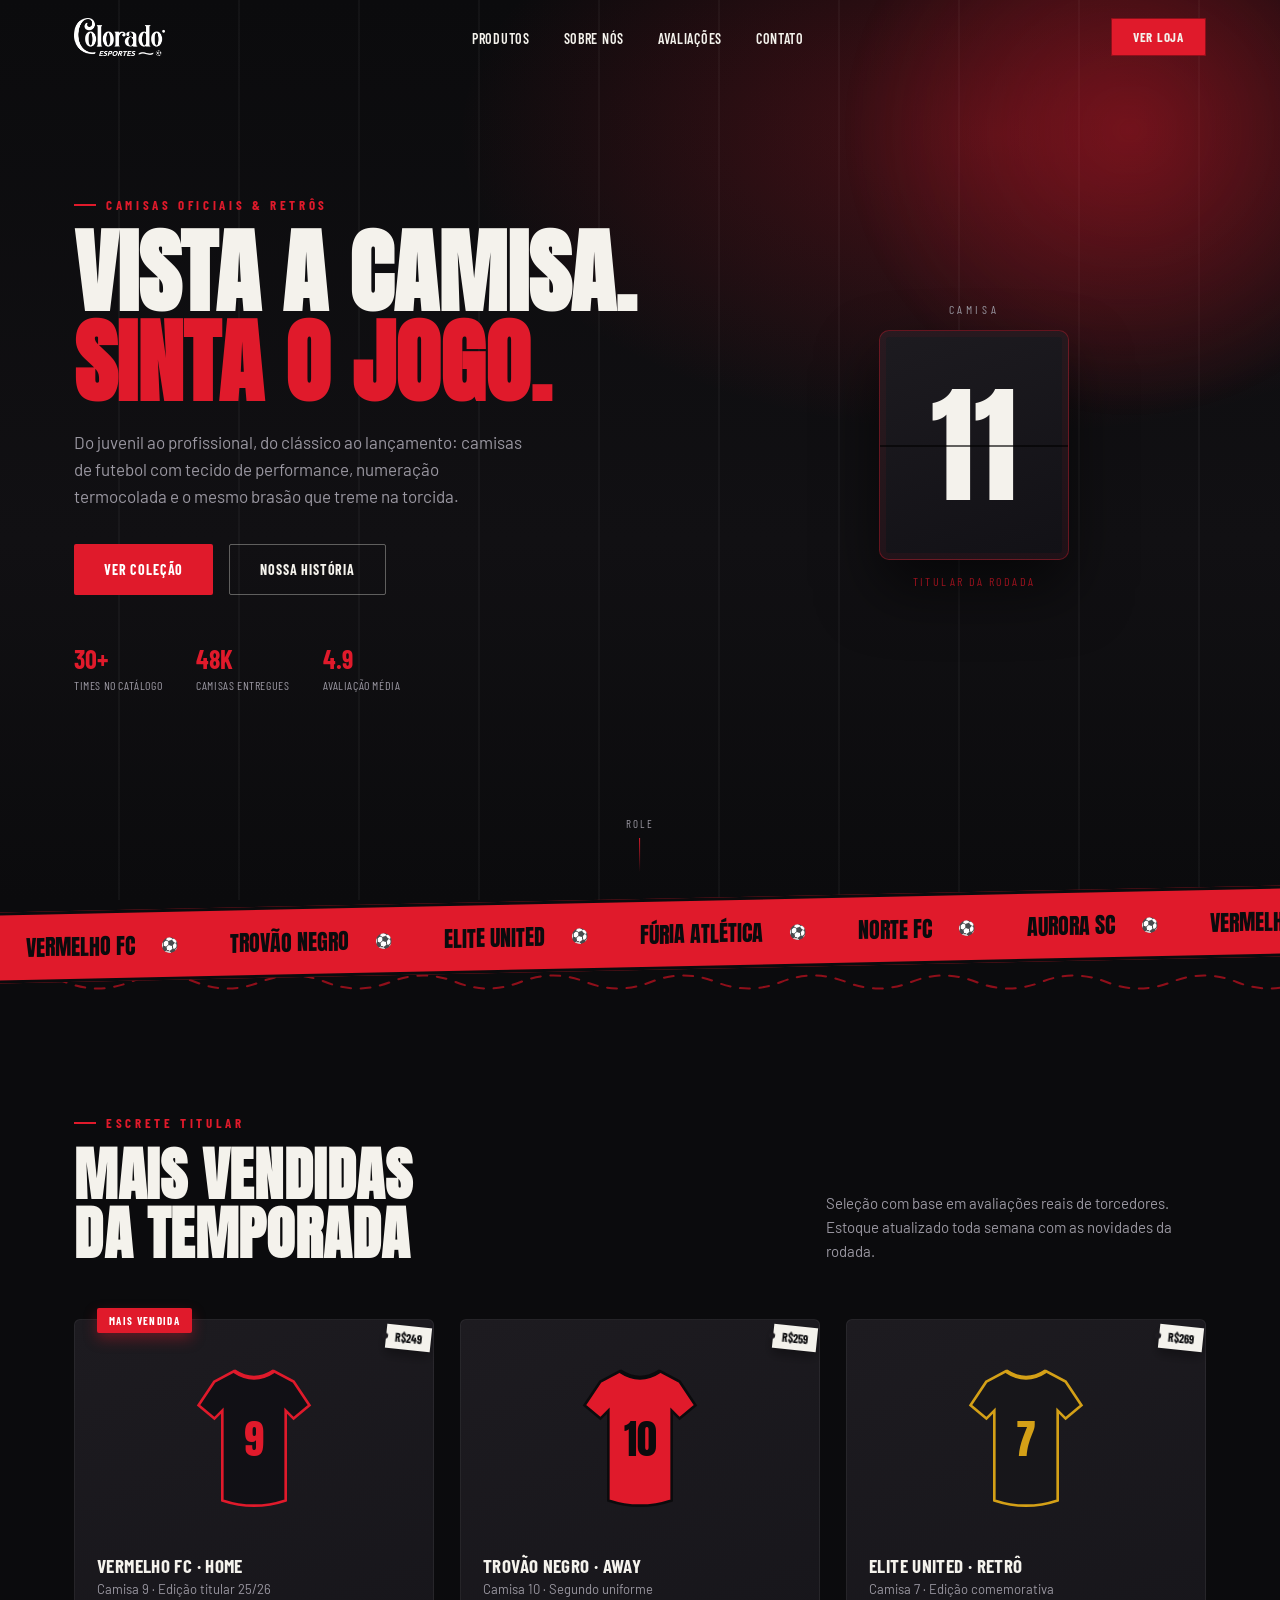
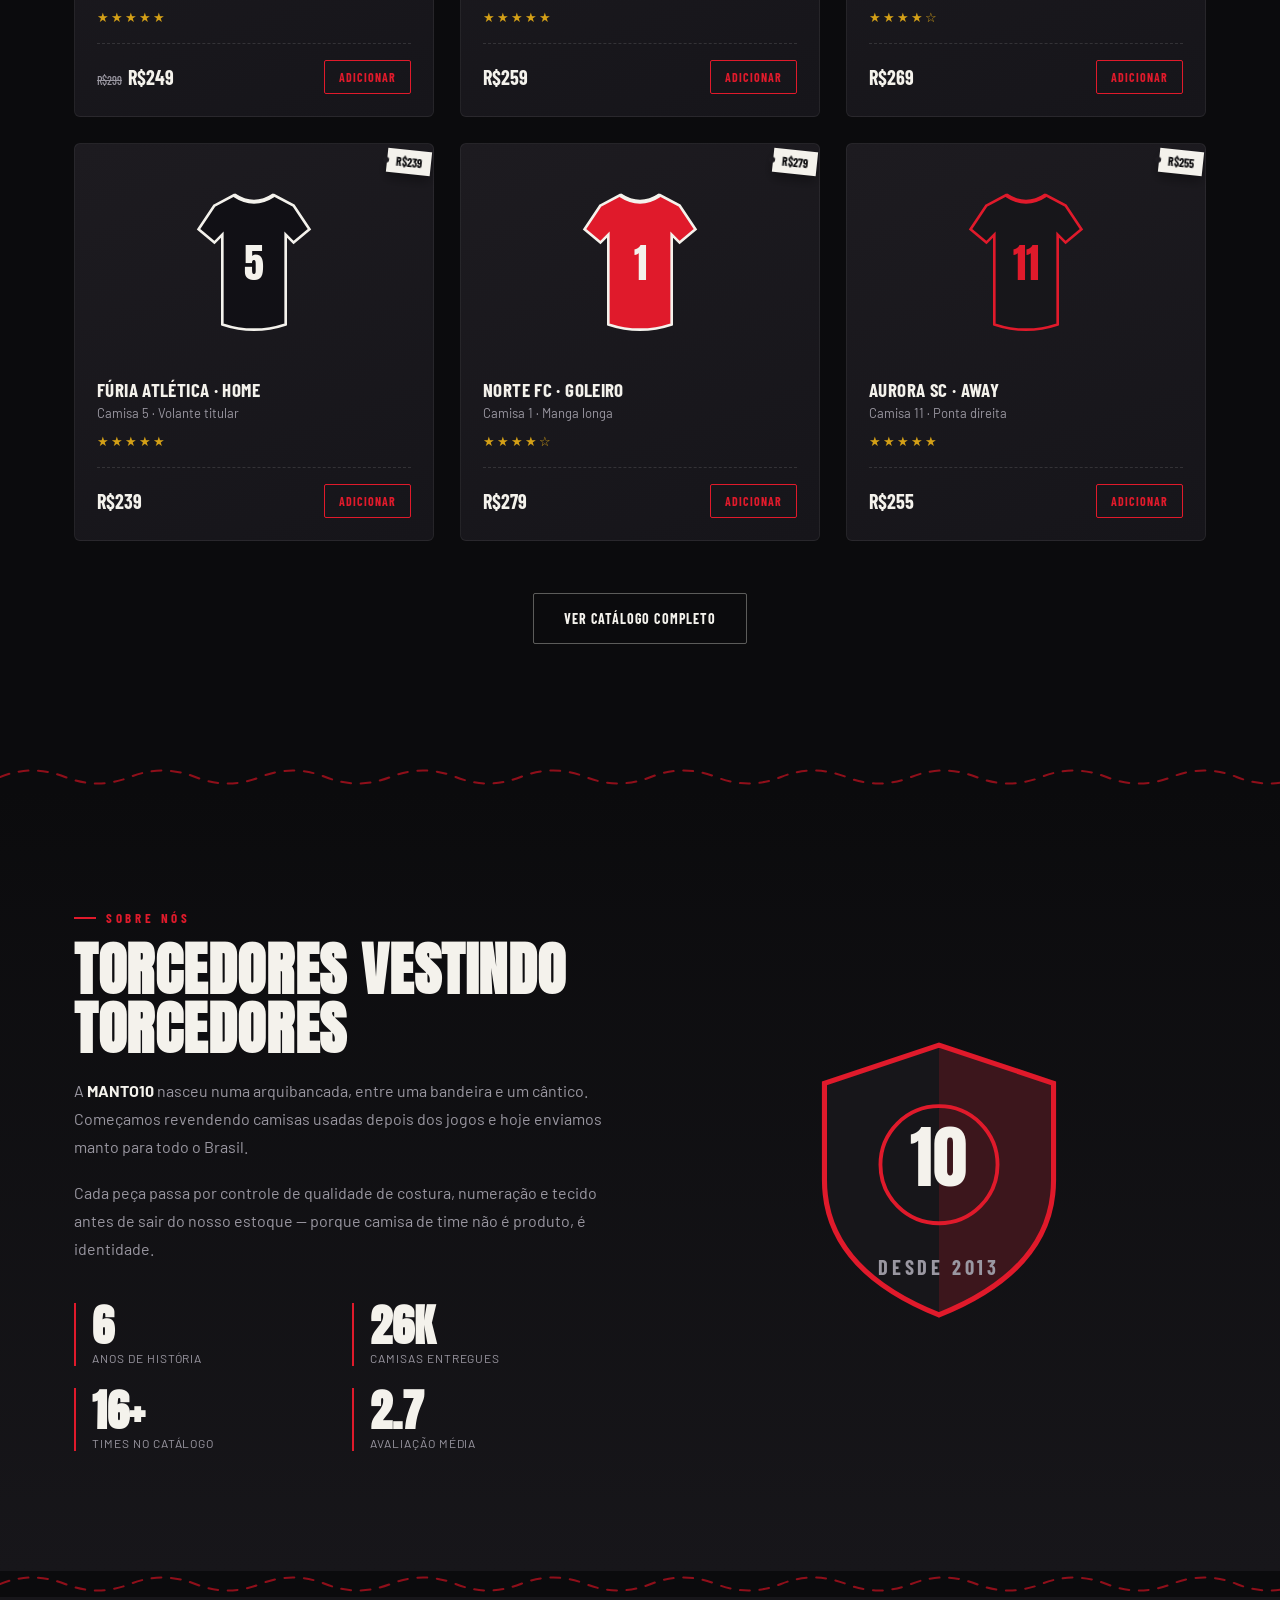
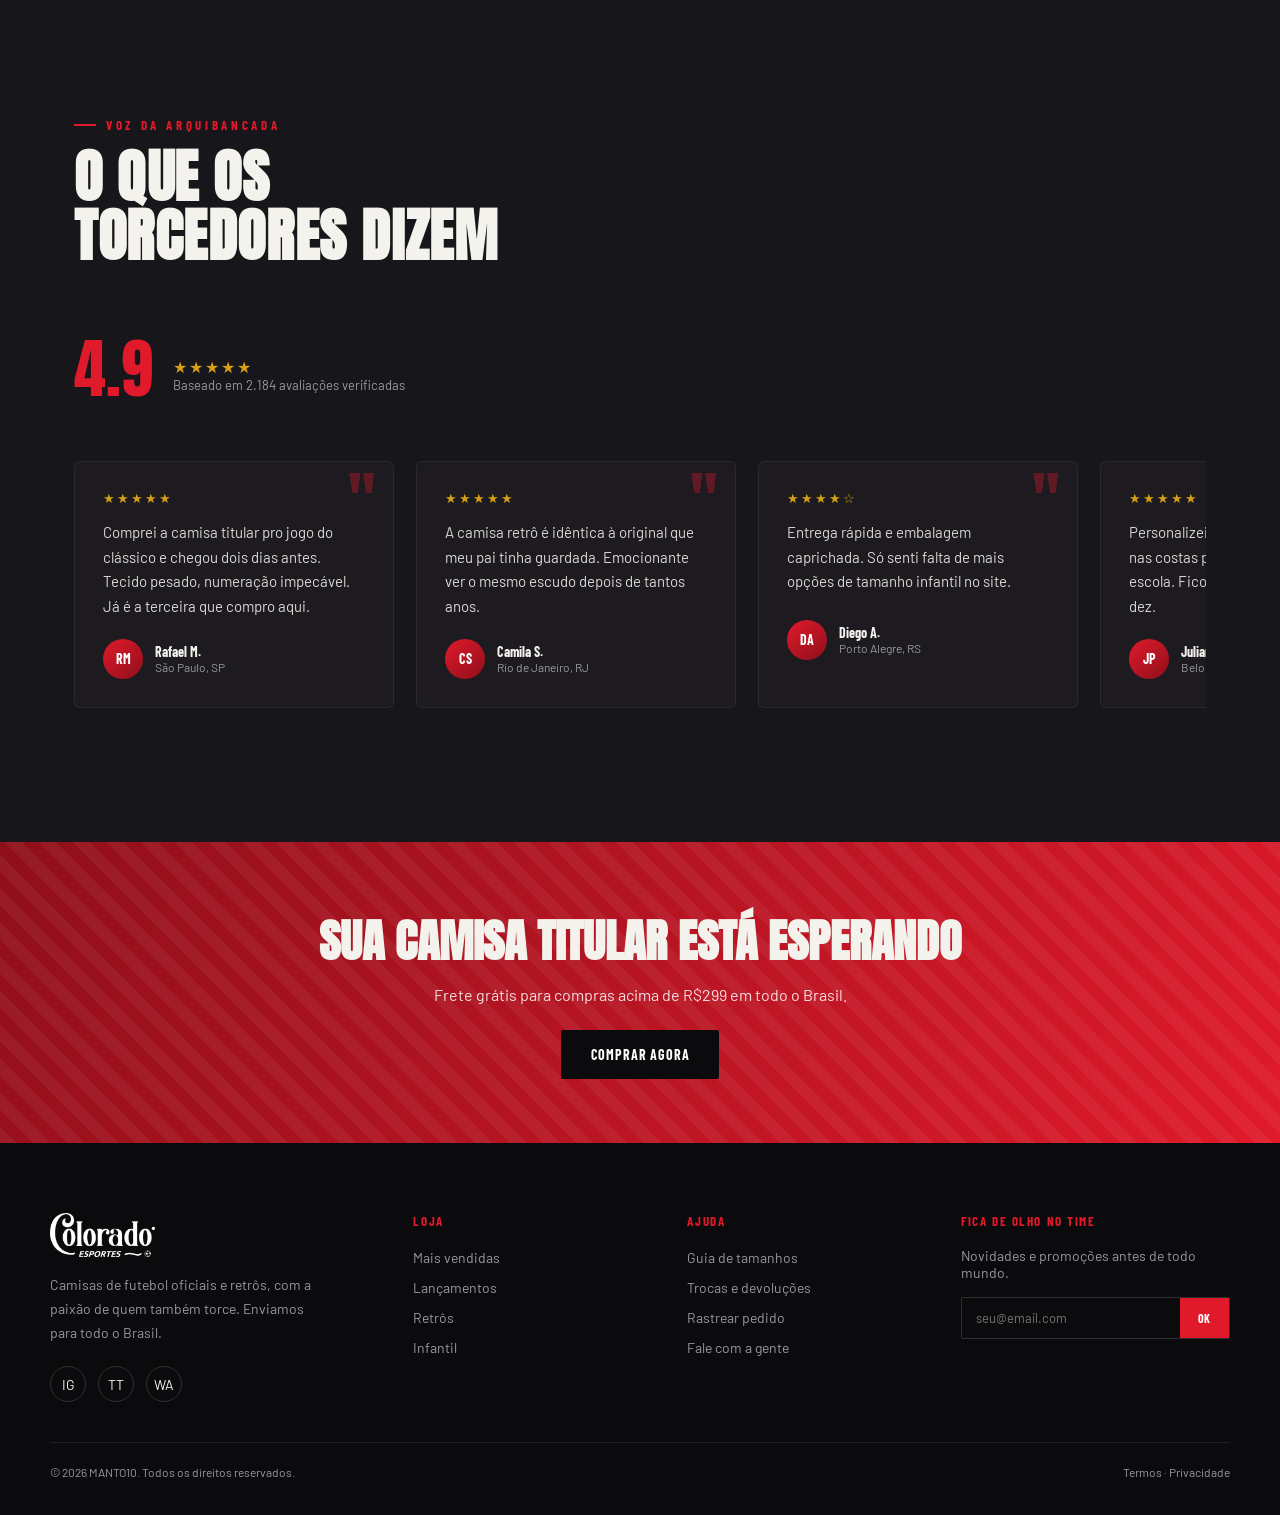
==== index.html @ f5886e0f "Add files via upload" ====
<!DOCTYPE html>
<html lang="pt-BR">
<head>
<meta charset="UTF-8">
<meta name="viewport" content="width=device-width, initial-scale=1.0">
<title>MANTO10 — Camisas de Futebol</title>
<link rel="preconnect" href="https://fonts.googleapis.com">
<link href="https://fonts.googleapis.com/css2?family=Anton&family=Barlow:wght@400;500;600;700&family=Barlow+Condensed:wght@500;600;700&display=swap" rel="stylesheet">
<style>
  :root{
    --black: #0b0b0d;
    --black-soft: #17161a;
    --black-card: #1d1b20;
    --red: #e01a2b;
    --red-dark: #8f0f1a;
    --red-glow: rgba(224,26,43,.35);
    --white: #f4f2ec;
    --grey: #9a97a1;
    --gold: #d4a017;
    --ff-display: 'Anton', sans-serif;
    --ff-body: 'Barlow', sans-serif;
    --ff-num: 'Barlow Condensed', sans-serif;
  }

  *{margin:0;padding:0;box-sizing:border-box;}
  html{scroll-behavior:smooth;}
  body{
    background:var(--black);
    color:var(--white);
    font-family:var(--ff-body);
    overflow-x:hidden;
  }
  ::selection{background:var(--red);color:var(--white);}

  a{color:inherit;text-decoration:none;}
  ul{list-style:none;}
  img,svg{display:block;max-width:100%;}
  button{font-family:inherit;border:none;cursor:pointer;background:none;}

  .wrap{max-width:1180px;margin:0 auto;padding:0 24px;}

  /* ---------- reveal ---------- */
  .reveal{opacity:0;transform:translateY(28px);transition:opacity .7s ease, transform .7s ease;}
  .reveal.in{opacity:1;transform:translateY(0);}
  .reveal-stagger > *{opacity:0;transform:translateY(24px);transition:opacity .6s ease, transform .6s ease;}
  .reveal-stagger.in > *{opacity:1;transform:translateY(0);}
  .reveal-stagger.in > *:nth-child(1){transition-delay:.05s;}
  .reveal-stagger.in > *:nth-child(2){transition-delay:.15s;}
  .reveal-stagger.in > *:nth-child(3){transition-delay:.25s;}
  .reveal-stagger.in > *:nth-child(4){transition-delay:.35s;}
  .reveal-stagger.in > *:nth-child(5){transition-delay:.45s;}
  .reveal-stagger.in > *:nth-child(6){transition-delay:.55s;}

  @media (prefers-reduced-motion: reduce){
    .reveal,.reveal-stagger > *{transition:none;opacity:1;transform:none;}
    *{animation-duration:.001s !important; animation-iteration-count:1 !important;}
  }

  /* ---------- eyebrow / labels ---------- */
  .eyebrow{
    font-family:var(--ff-num);
    font-weight:700;
    letter-spacing:.28em;
    text-transform:uppercase;
    font-size:13px;
    color:var(--red);
    display:flex;align-items:center;gap:10px;
    margin-bottom:14px;
  }
  .eyebrow::before{content:'';width:22px;height:2px;background:var(--red);display:block;}

  h2.section-title{
    font-family:var(--ff-display);
    font-size:clamp(34px,5vw,58px);
    line-height:1.02;
    text-transform:uppercase;
    letter-spacing:.01em;
  }

  /* ---------- stitched divider (signature) ---------- */
  .seam{
    width:100%;
    height:26px;
    display:block;
  }
  .seam path{
    fill:none;
    stroke:var(--red-dark);
    stroke-width:2;
    stroke-linecap:round;
    stroke-dasharray:9 9;
    stroke-dashoffset:1400;
    transition:stroke-dashoffset 1.6s cubic-bezier(.2,.7,.2,1);
  }
  .seam.in path{stroke-dashoffset:0;}

  /* ---------- NAV ---------- */
  header{
    position:fixed;top:0;left:0;right:0;z-index:100;
    padding:18px 0;
    transition:background .35s ease, padding .35s ease, box-shadow .35s ease;
  }
  header.scrolled{
    background:rgba(11,11,13,.92);
    backdrop-filter:blur(10px);
    padding:12px 0;
    box-shadow:0 1px 0 rgba(224,26,43,.25);
  }
  nav{display:flex;align-items:center;justify-content:space-between;}
  .logo{
    font-family:var(--ff-display);
    font-size:22px;
    letter-spacing:.03em;
    display:flex;align-items:center;gap:10px;
  }
  .logo-img{
    height:38px;width:auto;
    filter:brightness(0) invert(1);
    transition:transform .25s ease;
  }
  .logo:hover .logo-img{transform:translateY(-1px);}
  .footer-brand .logo-img{height:44px;}
  @keyframes spin{to{transform:rotate(360deg);}}
  .logo span.hl{color:var(--red);}

  .nav-links{display:flex;gap:34px;align-items:center;}
  .nav-links a{
    font-family:var(--ff-num);
    font-weight:600;
    font-size:14px;
    letter-spacing:.05em;
    text-transform:uppercase;
    position:relative;
    padding-bottom:6px;
    color:var(--white);
  }
  .nav-links a::after{
    content:'';position:absolute;left:0;bottom:0;height:2px;width:0;background:var(--red);
    transition:width .3s ease;
  }
  .nav-links a:hover::after{width:100%;}

  .nav-cta{
    font-family:var(--ff-num);font-weight:700;font-size:13px;letter-spacing:.06em;
    text-transform:uppercase;
    background:var(--red);color:var(--white);
    padding:11px 22px;border-radius:2px;
    box-shadow:0 0 0 1px var(--red-dark) inset;
    transition:transform .2s ease, box-shadow .2s ease, background .2s ease;
  }
  .nav-cta:hover{transform:translateY(-2px);background:var(--red-dark);box-shadow:0 8px 18px var(--red-glow);}

  .burger{display:none;flex-direction:column;gap:5px;background:none;padding:6px;}
  .burger span{width:24px;height:2px;background:var(--white);display:block;}

  /* ---------- HERO ---------- */
  .hero{
    position:relative;
    min-height:100vh;
    display:flex;align-items:center;
    padding-top:110px;
    background:
      radial-gradient(ellipse 900px 500px at 78% 15%, rgba(224,26,43,.28), transparent 60%),
      linear-gradient(180deg, #0b0b0d 0%, #111013 60%, #0b0b0d 100%);
    overflow:hidden;
  }
  .hero::before{
    content:'';position:absolute;inset:0;
    background-image:
      repeating-linear-gradient(90deg, transparent 0 118px, rgba(255,255,255,.035) 118px 120px);
    pointer-events:none;
  }
  .hero-spot{
    position:absolute;width:620px;height:620px;border-radius:50%;
    background:radial-gradient(circle, var(--red-glow), transparent 65%);
    top:-180px;right:-160px;
    animation:drift 9s ease-in-out infinite alternate;
    filter:blur(4px);
  }
  @keyframes drift{
    0%{transform:translate(0,0) scale(1);}
    100%{transform:translate(-40px,40px) scale(1.12);}
  }

  .hero-grid{
    display:grid;grid-template-columns:1.15fr .85fr;gap:40px;align-items:center;
    position:relative;z-index:2;width:100%;
  }
  .hero h1{
    font-family:var(--ff-display);
    font-size:clamp(46px,7.2vw,92px);
    line-height:.98;
    text-transform:uppercase;
  }
  .hero h1 .line2{color:var(--red);}
  .hero p.lead{
    margin-top:22px;max-width:460px;
    color:var(--grey);
    font-size:17px;line-height:1.6;
  }
  .hero-actions{display:flex;gap:16px;margin-top:34px;flex-wrap:wrap;}
  .btn{
    font-family:var(--ff-num);font-weight:700;font-size:14px;letter-spacing:.06em;text-transform:uppercase;
    padding:16px 30px;border-radius:2px;
    display:inline-flex;align-items:center;gap:10px;
    transition:transform .2s ease, box-shadow .2s ease, background .25s ease, color .25s ease;
  }
  .btn-solid{background:var(--red);color:#fff;}
  .btn-solid:hover{transform:translateY(-3px);box-shadow:0 12px 26px var(--red-glow);background:var(--red-dark);}
  .btn-outline{border:1px solid rgba(244,242,236,.35);color:var(--white);}
  .btn-outline:hover{border-color:var(--red);color:var(--red);transform:translateY(-3px);}

  .hero-stats{display:flex;gap:34px;margin-top:48px;}
  .hero-stats div{font-family:var(--ff-num);}
  .hero-stats strong{display:block;font-size:26px;color:var(--red);font-weight:700;}
  .hero-stats span{font-size:12px;color:var(--grey);letter-spacing:.05em;text-transform:uppercase;}

  /* scoreboard */
  .scoreboard{
    justify-self:center;
    display:flex;flex-direction:column;align-items:center;gap:14px;
  }
  .board-label{
    font-family:var(--ff-num);font-size:12px;letter-spacing:.3em;color:var(--grey);text-transform:uppercase;
  }
  .flip{
    width:190px;height:230px;
    background:linear-gradient(160deg, var(--black-card), #121116);
    border:1px solid rgba(224,26,43,.4);
    border-radius:10px;
    display:flex;align-items:center;justify-content:center;
    box-shadow:0 30px 60px rgba(0,0,0,.55), 0 0 0 6px rgba(224,26,43,.06) inset;
    position:relative;
  }
  .flip::after{
    content:'';position:absolute;left:0;right:0;top:50%;height:2px;background:rgba(0,0,0,.6);
  }
  .flip-num{
    font-family:var(--ff-display);
    font-size:130px;color:var(--white);
    transition:transform .15s ease;
  }
  .flip-num.spin{animation:flipdigit .25s ease;}
  @keyframes flipdigit{0%{transform:rotateX(0deg);}50%{transform:rotateX(90deg);opacity:.3;}100%{transform:rotateX(0deg);opacity:1;}}
  .board-sub{font-family:var(--ff-num);font-size:12px;color:var(--red);letter-spacing:.2em;text-transform:uppercase;}

  .scroll-cue{
    position:absolute;bottom:28px;left:50%;transform:translateX(-50%);
    display:flex;flex-direction:column;align-items:center;gap:8px;z-index:2;
    color:var(--grey);font-family:var(--ff-num);font-size:11px;letter-spacing:.2em;text-transform:uppercase;
  }
  .scroll-cue .line{width:1px;height:34px;background:linear-gradient(var(--red), transparent);animation:scrolldown 1.8s ease-in-out infinite;}
  @keyframes scrolldown{0%{opacity:0;transform:scaleY(.3);}50%{opacity:1;transform:scaleY(1);}100%{opacity:0;transform:scaleY(.3);transform-origin:bottom;}}

  /* ---------- MARQUEE ---------- */
  .marquee-wrap{
    background:var(--red);
    padding:16px 0;
    position:relative;
    transform:skewY(-1.2deg);
    margin:-1px 0;
    overflow:hidden;
    border-top:3px solid var(--black);
    border-bottom:3px solid var(--black);
  }
  .marquee{
    display:flex;white-space:nowrap;
    animation:scroll-left 26s linear infinite;
  }
  .marquee:hover{animation-play-state:paused;}
  .marquee span{
    font-family:var(--ff-display);
    font-size:22px;color:var(--black);
    text-transform:uppercase;
    padding:0 26px;
    display:flex;align-items:center;gap:26px;
  }
  .marquee span::after{content:'⚽';font-size:14px;}
  @keyframes scroll-left{
    from{transform:translateX(0);}
    to{transform:translateX(-50%);}
  }

  /* ---------- SECTIONS generic ---------- */
  section{padding:120px 0;}
  .section-head{
    display:flex;justify-content:space-between;align-items:flex-end;gap:24px;margin-bottom:56px;flex-wrap:wrap;
  }
  .section-head p{color:var(--grey);max-width:380px;font-size:15px;line-height:1.6;}

  /* ---------- PRODUCTS ---------- */
  .products-grid{
    display:grid;grid-template-columns:repeat(3,1fr);gap:26px;
  }
  .card{
    background:linear-gradient(160deg, var(--black-card), #16151a);
    border:1px solid rgba(255,255,255,.06);
    border-radius:6px;
    padding:26px 22px 22px;
    position:relative;
    transform-style:preserve-3d;
    transition:border-color .3s ease, box-shadow .3s ease;
  }
  .card:hover{border-color:rgba(224,26,43,.5);box-shadow:0 22px 40px rgba(0,0,0,.45);}
  .card-badge{
    position:absolute;top:-12px;left:22px;
    background:var(--red);color:#fff;
    font-family:var(--ff-num);font-weight:700;font-size:11px;letter-spacing:.12em;text-transform:uppercase;
    padding:6px 12px;border-radius:2px;
    box-shadow:0 6px 14px var(--red-glow);
  }
  .jersey-box{
    height:190px;display:flex;align-items:center;justify-content:center;
    margin-bottom:18px;position:relative;
  }
  .jersey{width:132px;height:150px;transition:transform .35s ease;}
  .card:hover .jersey{transform:translateY(-6px) rotate(-2deg) scale(1.04);}
  .price-tag{
    position:absolute;top:6px;right:2px;
    background:var(--white);color:var(--black);
    font-family:var(--ff-num);font-weight:700;font-size:12px;
    padding:5px 9px;transform:rotate(6deg);
    box-shadow:0 6px 12px rgba(0,0,0,.35);
  }
  .price-tag::before{
    content:'';position:absolute;left:-4px;top:50%;width:6px;height:6px;border-radius:50%;
    background:var(--black-card);transform:translateY(-50%);
  }
  .card h3{
    font-family:var(--ff-num);font-size:19px;font-weight:700;text-transform:uppercase;letter-spacing:.02em;
  }
  .card .team-meta{
    color:var(--grey);font-size:13px;margin-top:4px;
  }
  .stars{color:var(--gold);font-size:13px;margin-top:12px;letter-spacing:2px;}
  .card-foot{
    display:flex;justify-content:space-between;align-items:center;margin-top:18px;
    padding-top:16px;border-top:1px dashed rgba(255,255,255,.12);
  }
  .card-price{font-family:var(--ff-num);font-weight:700;font-size:20px;color:var(--white);}
  .card-price span{color:var(--grey);font-size:12px;font-weight:500;text-decoration:line-through;margin-right:6px;}
  .add-btn{
    background:transparent;border:1px solid var(--red);color:var(--red);
    font-family:var(--ff-num);font-weight:700;font-size:12px;letter-spacing:.08em;text-transform:uppercase;
    padding:9px 14px;border-radius:2px;transition:.25s ease;
  }
  .add-btn:hover{background:var(--red);color:#fff;}

  .products-more{text-align:center;margin-top:52px;}

  /* ---------- ABOUT ---------- */
  .about{
    background:linear-gradient(180deg, var(--black) 0%, var(--black-soft) 100%);
    position:relative;
  }
  .about-grid{
    display:grid;grid-template-columns:1fr 1fr;gap:64px;align-items:center;
  }
  .about-text p{color:var(--grey);font-size:16px;line-height:1.75;margin-top:18px;}
  .about-text p strong{color:var(--white);}
  .about-stats{
    display:grid;grid-template-columns:1fr 1fr;gap:22px;margin-top:40px;
  }
  .stat-box{
    border-left:2px solid var(--red);padding-left:16px;
  }
  .stat-box strong{
    font-family:var(--ff-display);font-size:44px;display:block;line-height:1;
  }
  .stat-box span{color:var(--grey);font-size:12px;text-transform:uppercase;letter-spacing:.08em;}

  .about-visual{
    position:relative;height:420px;
    display:flex;align-items:center;justify-content:center;
  }
  .crest{
    width:280px;height:280px;position:relative;
    animation:float 5s ease-in-out infinite;
  }
  @keyframes float{0%,100%{transform:translateY(0);}50%{transform:translateY(-16px);}}

  /* ---------- REVIEWS ---------- */
  .reviews{
    background:var(--black-soft);
  }
  .review-track{
    display:flex;gap:22px;overflow-x:auto;padding-bottom:14px;scroll-snap-type:x mandatory;
    scrollbar-width:none;
  }
  .review-track::-webkit-scrollbar{display:none;}
  .review-card{
    scroll-snap-align:start;
    min-width:320px;flex:1 0 320px;
    background:var(--black-card);
    border:1px solid rgba(255,255,255,.06);
    border-radius:6px;padding:28px;
    position:relative;
  }
  .quote-mark{
    font-family:var(--ff-display);font-size:64px;color:var(--red);opacity:.35;
    position:absolute;top:8px;right:18px;line-height:1;
  }
  .review-card .stars{margin-top:0;margin-bottom:14px;}
  .review-card p.text{color:#d9d7d2;font-size:15px;line-height:1.65;min-height:80px;}
  .reviewer{display:flex;align-items:center;gap:12px;margin-top:20px;}
  .avatar{
    width:40px;height:40px;border-radius:50%;
    background:linear-gradient(140deg, var(--red), var(--red-dark));
    display:flex;align-items:center;justify-content:center;
    font-family:var(--ff-num);font-weight:700;font-size:14px;color:#fff;
  }
  .reviewer-name{font-family:var(--ff-num);font-weight:700;font-size:14px;}
  .reviewer-city{color:var(--grey);font-size:12px;}

  .review-summary{
    display:flex;align-items:center;gap:20px;margin-bottom:44px;
  }
  .avg-score{font-family:var(--ff-display);font-size:64px;color:var(--red);}
  .avg-meta span{display:block;color:var(--grey);font-size:13px;}
  .avg-meta .stars{font-size:16px;}

  /* ---------- CTA strip ---------- */
  .cta-strip{
    background:linear-gradient(120deg, var(--red-dark), var(--red));
    padding:64px 0;
    text-align:center;
    position:relative;
    overflow:hidden;
  }
  .cta-strip::before{
    content:'';position:absolute;inset:0;
    background-image:repeating-linear-gradient(45deg, rgba(255,255,255,.05) 0 12px, transparent 12px 24px);
  }
  .cta-strip h3{
    font-family:var(--ff-display);font-size:clamp(28px,4.4vw,46px);text-transform:uppercase;position:relative;z-index:2;
  }
  .cta-strip p{color:rgba(255,255,255,.85);margin-top:10px;position:relative;z-index:2;}
  .cta-strip .btn{margin-top:26px;position:relative;z-index:2;background:var(--black);color:#fff;}
  .cta-strip .btn:hover{background:#000;box-shadow:0 12px 26px rgba(0,0,0,.4);}

  /* ---------- FOOTER ---------- */
  footer{
    background:var(--black);
    padding-top:0;
  }
  .footer-grid{
    display:grid;grid-template-columns:1.4fr 1fr 1fr 1.2fr;gap:50px;
    padding:70px 0 40px;
  }
  .footer-brand .logo{margin-bottom:16px;}
  .footer-brand p{color:var(--grey);font-size:14px;line-height:1.7;max-width:280px;}
  .socials{display:flex;gap:12px;margin-top:22px;}
  .socials a{
    width:36px;height:36px;border:1px solid rgba(255,255,255,.15);border-radius:50%;
    display:flex;align-items:center;justify-content:center;font-size:14px;
    transition:.25s ease;
  }
  .socials a:hover{border-color:var(--red);background:var(--red);}

  .footer-col h4{
    font-family:var(--ff-num);font-size:13px;letter-spacing:.12em;text-transform:uppercase;color:var(--red);
    margin-bottom:18px;
  }
  .footer-col ul li{margin-bottom:11px;}
  .footer-col ul li a{color:var(--grey);font-size:14px;transition:color .2s ease;}
  .footer-col ul li a:hover{color:var(--white);}

  .newsletter form{display:flex;margin-top:16px;border:1px solid rgba(255,255,255,.15);border-radius:2px;overflow:hidden;}
  .newsletter input{
    flex:1;background:transparent;border:none;padding:12px 14px;color:var(--white);font-family:var(--ff-body);font-size:13px;
    outline:none;
  }
  .newsletter button{
    background:var(--red);color:#fff;padding:0 18px;font-family:var(--ff-num);font-weight:700;font-size:12px;letter-spacing:.06em;text-transform:uppercase;
    transition:background .2s ease;
  }
  .newsletter button:hover{background:var(--red-dark);}
  .newsletter .ok{color:var(--red);font-size:12px;margin-top:10px;display:none;}

  .footer-bottom{
    border-top:1px solid rgba(255,255,255,.08);
    padding:22px 0 36px;
    display:flex;justify-content:space-between;color:var(--grey);font-size:12px;flex-wrap:wrap;gap:10px;
  }
  .footer-bottom a{color:var(--grey);}
  .footer-bottom a:hover{color:var(--red);}

  /* ---------- responsive ---------- */
  @media (max-width:980px){
    .hero-grid{grid-template-columns:1fr;text-align:center;}
    .hero p.lead{margin-inline:auto;}
    .hero-actions,.hero-stats{justify-content:center;}
    .scoreboard{margin-top:30px;}
    .products-grid{grid-template-columns:repeat(2,1fr);}
    .about-grid{grid-template-columns:1fr;}
    .about-visual{order:-1;height:280px;}
    .footer-grid{grid-template-columns:1fr 1fr;}
  }
  @media (max-width:680px){
    .nav-links,.nav-cta{display:none;}
    .burger{display:flex;}
    .nav-links.open{
      display:flex;position:absolute;top:64px;left:0;right:0;background:var(--black-soft);
      flex-direction:column;padding:24px;gap:20px;border-top:1px solid rgba(224,26,43,.3);
    }
    .products-grid{grid-template-columns:1fr;}
    .footer-grid{grid-template-columns:1fr;gap:36px;padding-top:50px;}
    section{padding:80px 0;}
    .flip{width:150px;height:180px;}
    .flip-num{font-size:100px;}
  }
</style>
</head>
<body>

<header id="header">
  <nav class="wrap">
    <a class="logo" href="#top"><img class="logo-img" src="[data-uri]" alt="Colorado Esportes"></a>
    <ul class="nav-links" id="navLinks">
      <li><a href="#produtos">Produtos</a></li>
      <li><a href="#sobre">Sobre nós</a></li>
      <li><a href="#avaliacoes">Avaliações</a></li>
      <li><a href="#contato">Contato</a></li>
    </ul>
    <a href="#produtos" class="nav-cta">Ver loja</a>
    <button class="burger" id="burger" aria-label="Abrir menu">
      <span></span><span></span><span></span>
    </button>
  </nav>
</header>

<section class="hero" id="top">
  <div class="hero-spot"></div>
  <div class="wrap hero-grid">
    <div>
      <div class="eyebrow">Camisas oficiais &amp; retrôs</div>
      <h1>VISTA A CAMISA.<br><span class="line2">SINTA O JOGO.</span></h1>
      <p class="lead">Do juvenil ao profissional, do clássico ao lançamento: camisas de futebol com tecido de performance, numeração termocolada e o mesmo brasão que treme na torcida.</p>
      <div class="hero-actions">
        <a href="#produtos" class="btn btn-solid">Ver coleção</a>
        <a href="#sobre" class="btn btn-outline">Nossa história</a>
      </div>
      <div class="hero-stats">
        <div><strong>30+</strong><span>Times no catálogo</span></div>
        <div><strong>48K</strong><span>Camisas entregues</span></div>
        <div><strong>4.9</strong><span>Avaliação média</span></div>
      </div>
    </div>
    <div class="scoreboard">
      <span class="board-label">Camisa</span>
      <div class="flip"><span class="flip-num" id="flipNum">9</span></div>
      <span class="board-sub">Titular da rodada</span>
    </div>
  </div>
  <div class="scroll-cue"><span>Role</span><span class="line"></span></div>
</section>

<div class="marquee-wrap">
  <div class="marquee">
    <span>Vermelho FC</span><span>Trovão Negro</span><span>Elite United</span><span>Fúria Atlética</span><span>Norte FC</span><span>Aurora SC</span>
    <span>Vermelho FC</span><span>Trovão Negro</span><span>Elite United</span><span>Fúria Atlética</span><span>Norte FC</span><span>Aurora SC</span>
  </div>
</div>

<svg class="seam" viewBox="0 0 1180 26" preserveAspectRatio="none"><path d="M0,13 Q 30,0 60,13 T 120,13 T 180,13 T 240,13 T 300,13 T 360,13 T 420,13 T 480,13 T 540,13 T 600,13 T 660,13 T 720,13 T 780,13 T 840,13 T 900,13 T 960,13 T 1020,13 T 1080,13 T 1140,13 T 1200,13"/></svg>

<section id="produtos">
  <div class="wrap">
    <div class="section-head reveal">
      <div>
        <div class="eyebrow">Escrete titular</div>
        <h2 class="section-title">Mais vendidas<br>da temporada</h2>
      </div>
      <p>Seleção com base em avaliações reais de torcedores. Estoque atualizado toda semana com as novidades da rodada.</p>
    </div>

    <div class="products-grid reveal-stagger">

      <div class="card">
        <span class="card-badge">Mais vendida</span>
        <div class="jersey-box">
          <svg class="jersey" viewBox="0 0 100 110">
            <path d="M20 10 L35 2 Q50 12 65 2 L80 10 L92 28 L80 38 L74 32 L74 100 Q50 108 26 100 L26 32 L20 38 L8 28 Z" fill="#111015" stroke="#e01a2b" stroke-width="2"/>
            <path d="M35 2 Q50 12 65 2" fill="none" stroke="#e01a2b" stroke-width="3"/>
            <text x="50" y="66" font-family="Anton" font-size="30" fill="#e01a2b" text-anchor="middle">9</text>
          </svg>
        </div>
        <div class="price-tag">R$249</div>
        <h3>Vermelho FC · Home</h3>
        <p class="team-meta">Camisa 9 · Edição titular 25/26</p>
        <div class="stars">★★★★★</div>
        <div class="card-foot">
          <div class="card-price"><span>R$299</span>R$249</div>
          <button class="add-btn">Adicionar</button>
        </div>
      </div>

      <div class="card">
        <div class="jersey-box">
          <svg class="jersey" viewBox="0 0 100 110">
            <path d="M20 10 L35 2 Q50 12 65 2 L80 10 L92 28 L80 38 L74 32 L74 100 Q50 108 26 100 L26 32 L20 38 L8 28 Z" fill="#e01a2b" stroke="#0b0b0d" stroke-width="2"/>
            <path d="M35 2 Q50 12 65 2" fill="none" stroke="#0b0b0d" stroke-width="3"/>
            <text x="50" y="66" font-family="Anton" font-size="30" fill="#0b0b0d" text-anchor="middle">10</text>
          </svg>
        </div>
        <div class="price-tag">R$259</div>
        <h3>Trovão Negro · Away</h3>
        <p class="team-meta">Camisa 10 · Segundo uniforme</p>
        <div class="stars">★★★★★</div>
        <div class="card-foot">
          <div class="card-price">R$259</div>
          <button class="add-btn">Adicionar</button>
        </div>
      </div>

      <div class="card">
        <div class="jersey-box">
          <svg class="jersey" viewBox="0 0 100 110">
            <path d="M20 10 L35 2 Q50 12 65 2 L80 10 L92 28 L80 38 L74 32 L74 100 Q50 108 26 100 L26 32 L20 38 L8 28 Z" fill="#17161a" stroke="#d4a017" stroke-width="2"/>
            <path d="M35 2 Q50 12 65 2" fill="none" stroke="#d4a017" stroke-width="3"/>
            <text x="50" y="66" font-family="Anton" font-size="30" fill="#d4a017" text-anchor="middle">7</text>
          </svg>
        </div>
        <div class="price-tag">R$269</div>
        <h3>Elite United · Retrô</h3>
        <p class="team-meta">Camisa 7 · Edição comemorativa</p>
        <div class="stars">★★★★☆</div>
        <div class="card-foot">
          <div class="card-price">R$269</div>
          <button class="add-btn">Adicionar</button>
        </div>
      </div>

      <div class="card">
        <div class="jersey-box">
          <svg class="jersey" viewBox="0 0 100 110">
            <path d="M20 10 L35 2 Q50 12 65 2 L80 10 L92 28 L80 38 L74 32 L74 100 Q50 108 26 100 L26 32 L20 38 L8 28 Z" fill="#111015" stroke="#f4f2ec" stroke-width="2"/>
            <path d="M35 2 Q50 12 65 2" fill="none" stroke="#f4f2ec" stroke-width="3"/>
            <text x="50" y="66" font-family="Anton" font-size="30" fill="#f4f2ec" text-anchor="middle">5</text>
          </svg>
        </div>
        <div class="price-tag">R$239</div>
        <h3>Fúria Atlética · Home</h3>
        <p class="team-meta">Camisa 5 · Volante titular</p>
        <div class="stars">★★★★★</div>
        <div class="card-foot">
          <div class="card-price">R$239</div>
          <button class="add-btn">Adicionar</button>
        </div>
      </div>

      <div class="card">
        <div class="jersey-box">
          <svg class="jersey" viewBox="0 0 100 110">
            <path d="M20 10 L35 2 Q50 12 65 2 L80 10 L92 28 L80 38 L74 32 L74 100 Q50 108 26 100 L26 32 L20 38 L8 28 Z" fill="#e01a2b" stroke="#f4f2ec" stroke-width="2"/>
            <path d="M35 2 Q50 12 65 2" fill="none" stroke="#f4f2ec" stroke-width="3"/>
            <text x="50" y="66" font-family="Anton" font-size="30" fill="#f4f2ec" text-anchor="middle">1</text>
          </svg>
        </div>
        <div class="price-tag">R$279</div>
        <h3>Norte FC · Goleiro</h3>
        <p class="team-meta">Camisa 1 · Manga longa</p>
        <div class="stars">★★★★☆</div>
        <div class="card-foot">
          <div class="card-price">R$279</div>
          <button class="add-btn">Adicionar</button>
        </div>
      </div>

      <div class="card">
        <div class="jersey-box">
          <svg class="jersey" viewBox="0 0 100 110">
            <path d="M20 10 L35 2 Q50 12 65 2 L80 10 L92 28 L80 38 L74 32 L74 100 Q50 108 26 100 L26 32 L20 38 L8 28 Z" fill="#17161a" stroke="#e01a2b" stroke-width="2"/>
            <path d="M35 2 Q50 12 65 2" fill="none" stroke="#e01a2b" stroke-width="3"/>
            <text x="50" y="66" font-family="Anton" font-size="30" fill="#e01a2b" text-anchor="middle">11</text>
          </svg>
        </div>
        <div class="price-tag">R$255</div>
        <h3>Aurora SC · Away</h3>
        <p class="team-meta">Camisa 11 · Ponta direita</p>
        <div class="stars">★★★★★</div>
        <div class="card-foot">
          <div class="card-price">R$255</div>
          <button class="add-btn">Adicionar</button>
        </div>
      </div>

    </div>

    <div class="products-more reveal">
      <a href="#" class="btn btn-outline">Ver catálogo completo</a>
    </div>
  </div>
</section>

<svg class="seam" viewBox="0 0 1180 26" preserveAspectRatio="none"><path d="M0,13 Q 30,0 60,13 T 120,13 T 180,13 T 240,13 T 300,13 T 360,13 T 420,13 T 480,13 T 540,13 T 600,13 T 660,13 T 720,13 T 780,13 T 840,13 T 900,13 T 960,13 T 1020,13 T 1080,13 T 1140,13 T 1200,13"/></svg>

<section class="about" id="sobre">
  <div class="wrap about-grid">
    <div class="about-text reveal">
      <div class="eyebrow">Sobre nós</div>
      <h2 class="section-title">Torcedores vestindo torcedores</h2>
      <p>A <strong>MANTO10</strong> nasceu numa arquibancada, entre uma bandeira e um cântico. Começamos revendendo camisas usadas depois dos jogos e hoje enviamos manto para todo o Brasil.</p>
      <p>Cada peça passa por controle de qualidade de costura, numeração e tecido antes de sair do nosso estoque — porque camisa de time não é produto, é identidade.</p>
      <div class="about-stats">
        <div class="stat-box"><strong id="c1">0</strong><span>Anos de história</span></div>
        <div class="stat-box"><strong id="c2">0</strong><span>Camisas entregues</span></div>
        <div class="stat-box"><strong id="c3">0</strong><span>Times no catálogo</span></div>
        <div class="stat-box"><strong id="c4">0.0</strong><span>Avaliação média</span></div>
      </div>
    </div>
    <div class="about-visual reveal">
      <svg class="crest" viewBox="0 0 200 220">
        <path d="M100 4 L190 34 L190 110 Q190 180 100 216 Q10 180 10 110 L10 34 Z" fill="#17161a" stroke="#e01a2b" stroke-width="4"/>
        <path d="M100 4 L190 34 L190 110 Q190 180 100 216 Z" fill="#e01a2b" opacity="0.18"/>
        <circle cx="100" cy="98" r="46" fill="none" stroke="#e01a2b" stroke-width="3"/>
        <text x="100" y="115" font-family="Anton" font-size="54" fill="#f4f2ec" text-anchor="middle">10</text>
        <text x="100" y="185" font-family="Barlow Condensed" font-weight="700" font-size="16" letter-spacing="3" fill="#9a97a1" text-anchor="middle">DESDE 2013</text>
      </svg>
    </div>
  </div>
</section>

<svg class="seam" viewBox="0 0 1180 26" preserveAspectRatio="none"><path d="M0,13 Q 30,0 60,13 T 120,13 T 180,13 T 240,13 T 300,13 T 360,13 T 420,13 T 480,13 T 540,13 T 600,13 T 660,13 T 720,13 T 780,13 T 840,13 T 900,13 T 960,13 T 1020,13 T 1080,13 T 1140,13 T 1200,13"/></svg>

<section class="reviews" id="avaliacoes">
  <div class="wrap">
    <div class="section-head reveal">
      <div>
        <div class="eyebrow">Voz da arquibancada</div>
        <h2 class="section-title">O que os<br>torcedores dizem</h2>
      </div>
    </div>

    <div class="review-summary reveal">
      <div class="avg-score">4.9</div>
      <div class="avg-meta">
        <div class="stars">★★★★★</div>
        <span>Baseado em 2.184 avaliações verificadas</span>
      </div>
    </div>

    <div class="review-track reveal-stagger">
      <div class="review-card">
        <span class="quote-mark">"</span>
        <div class="stars">★★★★★</div>
        <p class="text">Comprei a camisa titular pro jogo do clássico e chegou dois dias antes. Tecido pesado, numeração impecável. Já é a terceira que compro aqui.</p>
        <div class="reviewer">
          <div class="avatar">RM</div>
          <div><div class="reviewer-name">Rafael M.</div><div class="reviewer-city">São Paulo, SP</div></div>
        </div>
      </div>
      <div class="review-card">
        <span class="quote-mark">"</span>
        <div class="stars">★★★★★</div>
        <p class="text">A camisa retrô é idêntica à original que meu pai tinha guardada. Emocionante ver o mesmo escudo depois de tantos anos.</p>
        <div class="reviewer">
          <div class="avatar">CS</div>
          <div><div class="reviewer-name">Camila S.</div><div class="reviewer-city">Rio de Janeiro, RJ</div></div>
        </div>
      </div>
      <div class="review-card">
        <span class="quote-mark">"</span>
        <div class="stars">★★★★☆</div>
        <p class="text">Entrega rápida e embalagem caprichada. Só senti falta de mais opções de tamanho infantil no site.</p>
        <div class="reviewer">
          <div class="avatar">DA</div>
          <div><div class="reviewer-name">Diego A.</div><div class="reviewer-city">Porto Alegre, RS</div></div>
        </div>
      </div>
      <div class="review-card">
        <span class="quote-mark">"</span>
        <div class="stars">★★★★★</div>
        <p class="text">Personalizei com o nome do meu filho nas costas pra estreia dele no time da escola. Ficou show, atendimento nota dez.</p>
        <div class="reviewer">
          <div class="avatar">JP</div>
          <div><div class="reviewer-name">Juliana P.</div><div class="reviewer-city">Belo Horizonte, MG</div></div>
        </div>
      </div>
    </div>
  </div>
</section>

<section class="cta-strip">
  <div class="wrap reveal">
    <h3>Sua camisa titular está esperando</h3>
    <p>Frete grátis para compras acima de R$299 em todo o Brasil.</p>
    <a href="#produtos" class="btn">Comprar agora</a>
  </div>
</section>

<footer id="contato">
  <div class="wrap footer-grid">
    <div class="footer-brand">
      <a class="logo" href="#top"><img class="logo-img" src="[data-uri]" alt="Colorado Esportes"></a>
      <p>Camisas de futebol oficiais e retrôs, com a paixão de quem também torce. Enviamos para todo o Brasil.</p>
      <div class="socials">
        <a href="#" aria-label="Instagram">IG</a>
        <a href="#" aria-label="TikTok">TT</a>
        <a href="#" aria-label="WhatsApp">WA</a>
      </div>
    </div>
    <div class="footer-col">
      <h4>Loja</h4>
      <ul>
        <li><a href="#produtos">Mais vendidas</a></li>
        <li><a href="#produtos">Lançamentos</a></li>
        <li><a href="#produtos">Retrôs</a></li>
        <li><a href="#produtos">Infantil</a></li>
      </ul>
    </div>
    <div class="footer-col">
      <h4>Ajuda</h4>
      <ul>
        <li><a href="#">Guia de tamanhos</a></li>
        <li><a href="#">Trocas e devoluções</a></li>
        <li><a href="#">Rastrear pedido</a></li>
        <li><a href="#">Fale com a gente</a></li>
      </ul>
    </div>
    <div class="footer-col newsletter">
      <h4>Fica de olho no time</h4>
      <p style="color:var(--grey);font-size:14px;">Novidades e promoções antes de todo mundo.</p>
      <form id="newsForm">
        <input type="email" placeholder="seu@email.com" required>
        <button type="submit">Ok</button>
      </form>
      <span class="ok" id="newsOk">Inscrito! Prepare a torcida.</span>
    </div>
  </div>
  <div class="wrap footer-bottom">
    <span>© 2026 MANTO10. Todos os direitos reservados.</span>
    <span><a href="#">Termos</a> · <a href="#">Privacidade</a></span>
  </div>
</footer>

<script>
  // header on scroll
  const header = document.getElementById('header');
  window.addEventListener('scroll', () => {
    header.classList.toggle('scrolled', window.scrollY > 40);
  });

  // burger menu
  const burger = document.getElementById('burger');
  const navLinks = document.getElementById('navLinks');
  burger.addEventListener('click', () => navLinks.classList.toggle('open'));
  navLinks.querySelectorAll('a').forEach(a => a.addEventListener('click', () => navLinks.classList.remove('open')));

  // reveal on scroll
  const io = new IntersectionObserver((entries) => {
    entries.forEach(e => { if (e.isIntersecting) e.target.classList.add('in'); });
  }, { threshold: 0.15 });
  document.querySelectorAll('.reveal, .reveal-stagger, .seam').forEach(el => io.observe(el));

  // scoreboard flip sequence
  const flipEl = document.getElementById('flipNum');
  const sequence = ['9','7','5','11','1','10'];
  let i = 0;
  const flipInterval = setInterval(() => {
    i++;
    flipEl.classList.add('spin');
    setTimeout(() => { flipEl.textContent = sequence[i]; }, 120);
    setTimeout(() => flipEl.classList.remove('spin'), 250);
    if (i >= sequence.length - 1) clearInterval(flipInterval);
  }, 550);

  // counters
  const counters = [
    { id:'c1', to:12, suffix:'' },
    { id:'c2', to:48, suffix:'K' },
    { id:'c3', to:30, suffix:'+' },
    { id:'c4', to:4.9, suffix:'', decimals:1 }
  ];
  let countersStarted = false;
  function runCounters(){
    counters.forEach(c => {
      const el = document.getElementById(c.id);
      let start = 0;
      const duration = 1400;
      const t0 = performance.now();
      function step(now){
        const p = Math.min(1, (now - t0) / duration);
        const val = c.decimals ? (c.to * p).toFixed(c.decimals) : Math.floor(c.to * p);
        el.textContent = val + c.suffix;
        if (p < 1) requestAnimationFrame(step);
      }
      requestAnimationFrame(step);
    });
  }
  const aboutSection = document.getElementById('sobre');
  const countIo = new IntersectionObserver((entries) => {
    entries.forEach(e => {
      if (e.isIntersecting && !countersStarted){
        countersStarted = true;
        runCounters();
      }
    });
  }, { threshold: 0.3 });
  countIo.observe(aboutSection);

  // product card tilt
  document.querySelectorAll('.card').forEach(card => {
    card.addEventListener('mousemove', (e) => {
      const r = card.getBoundingClientRect();
      const x = (e.clientX - r.left) / r.width - 0.5;
      const y = (e.clientY - r.top) / r.height - 0.5;
      card.style.transform = `rotateY(${x * 8}deg) rotateX(${-y * 8}deg)`;
    });
    card.addEventListener('mouseleave', () => { card.style.transform = 'rotateY(0) rotateX(0)'; });
  });

  // newsletter fake submit
  const form = document.getElementById('newsForm');
  const ok = document.getElementById('newsOk');
  form.addEventListener('submit', (e) => {
    e.preventDefault();
    ok.style.display = 'block';
    form.reset();
  });
</script>

</body>
</html>
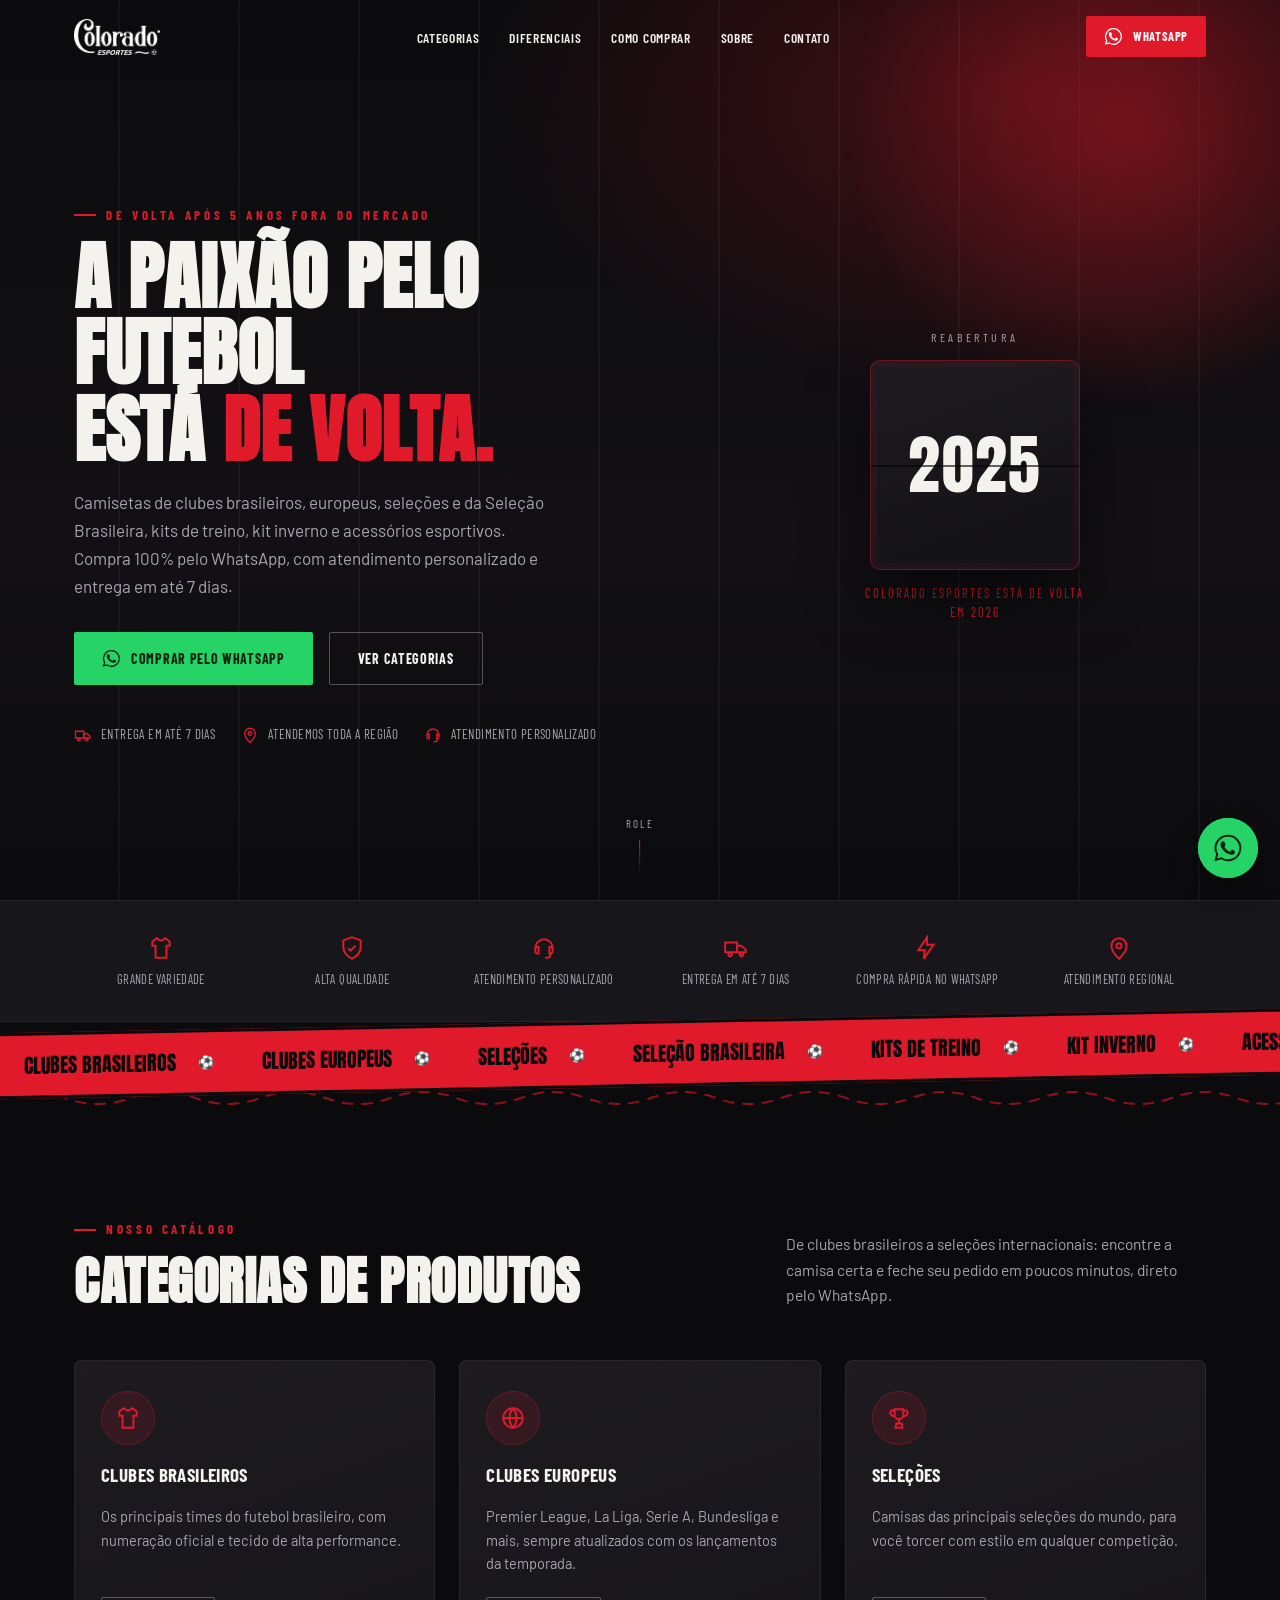
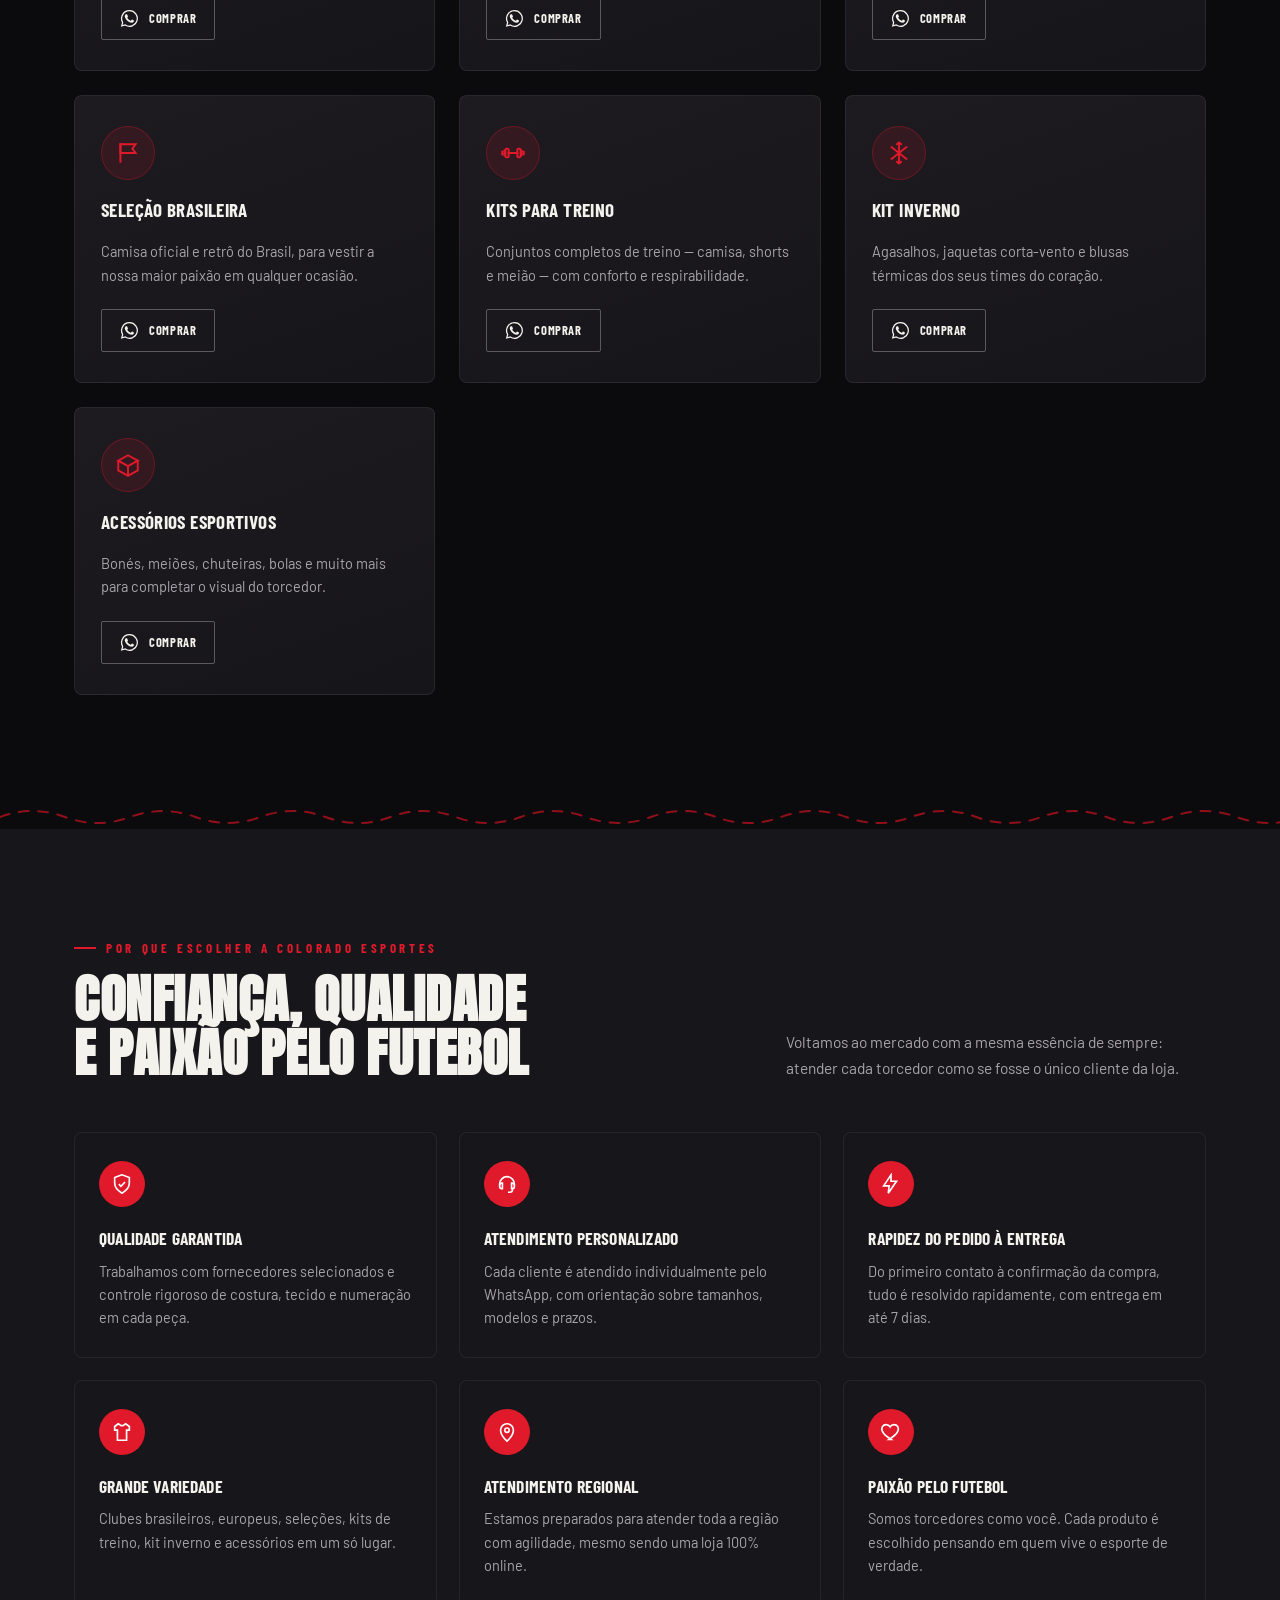
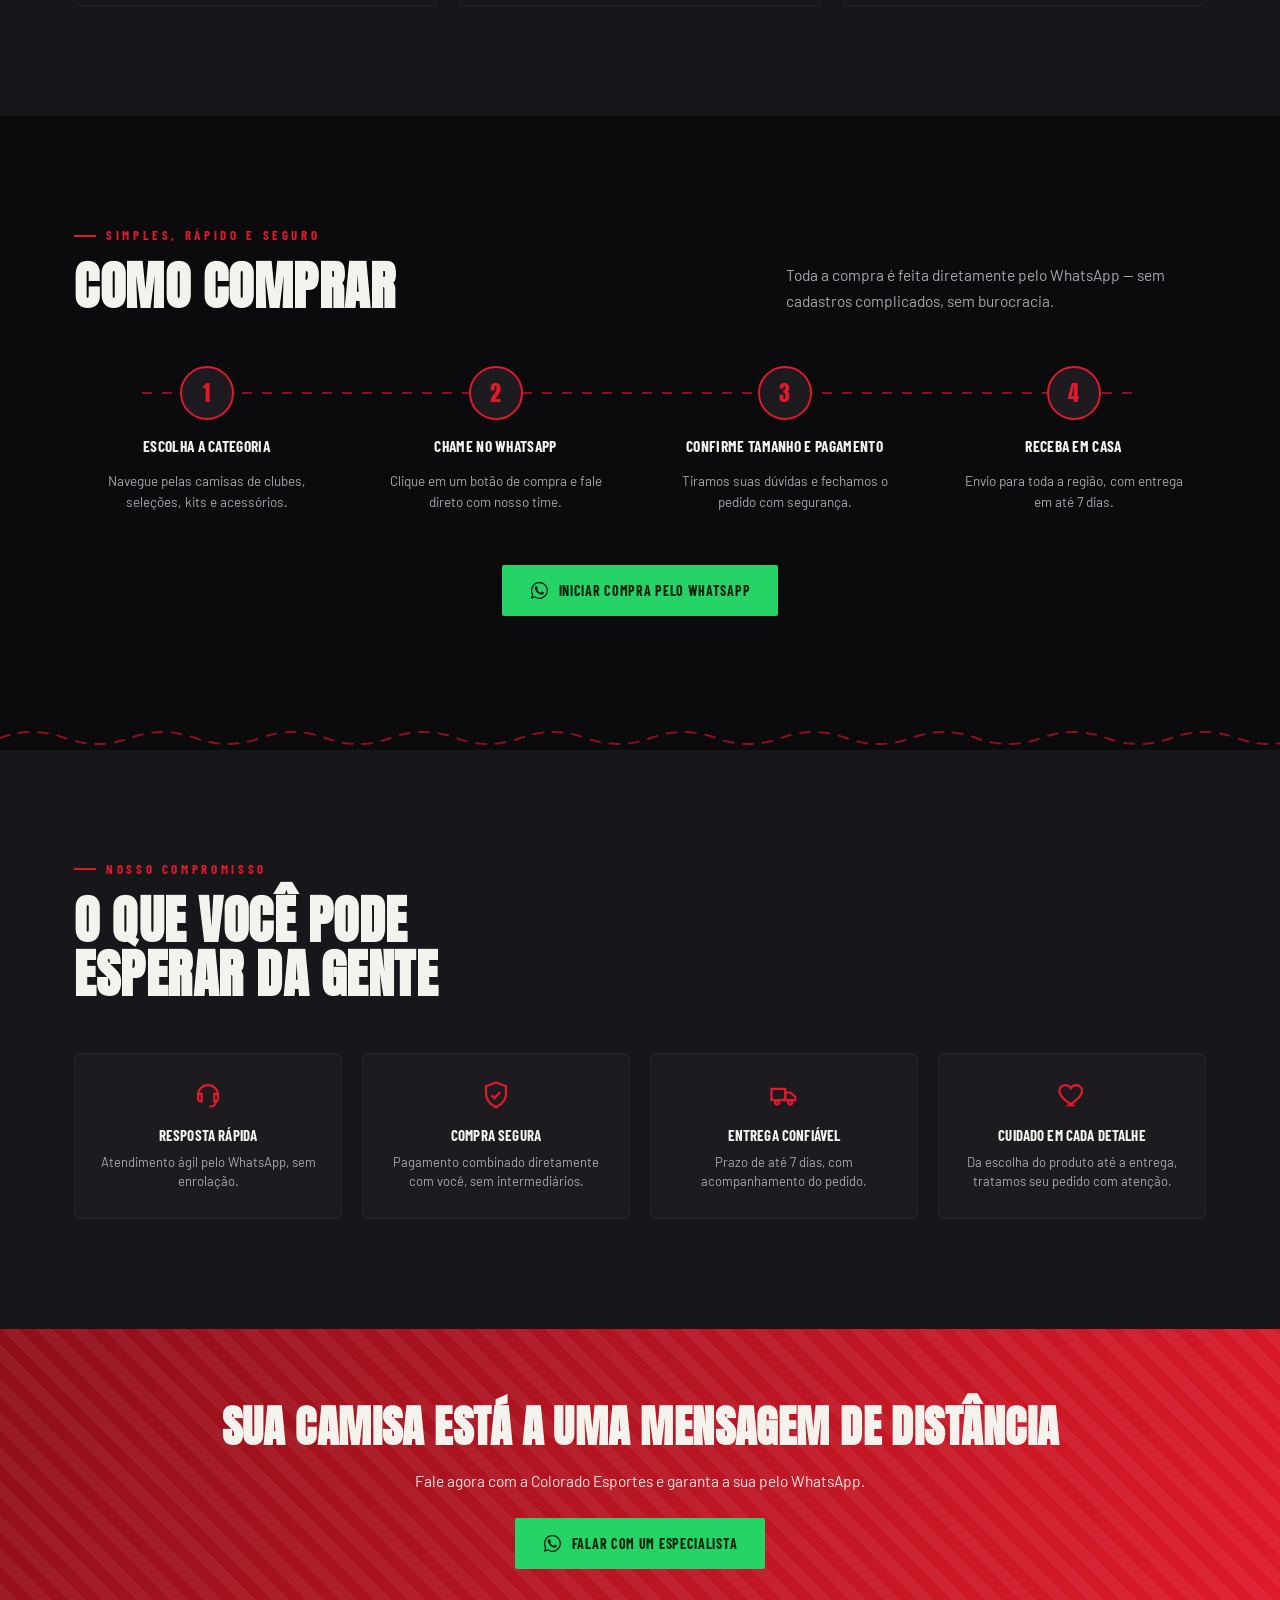
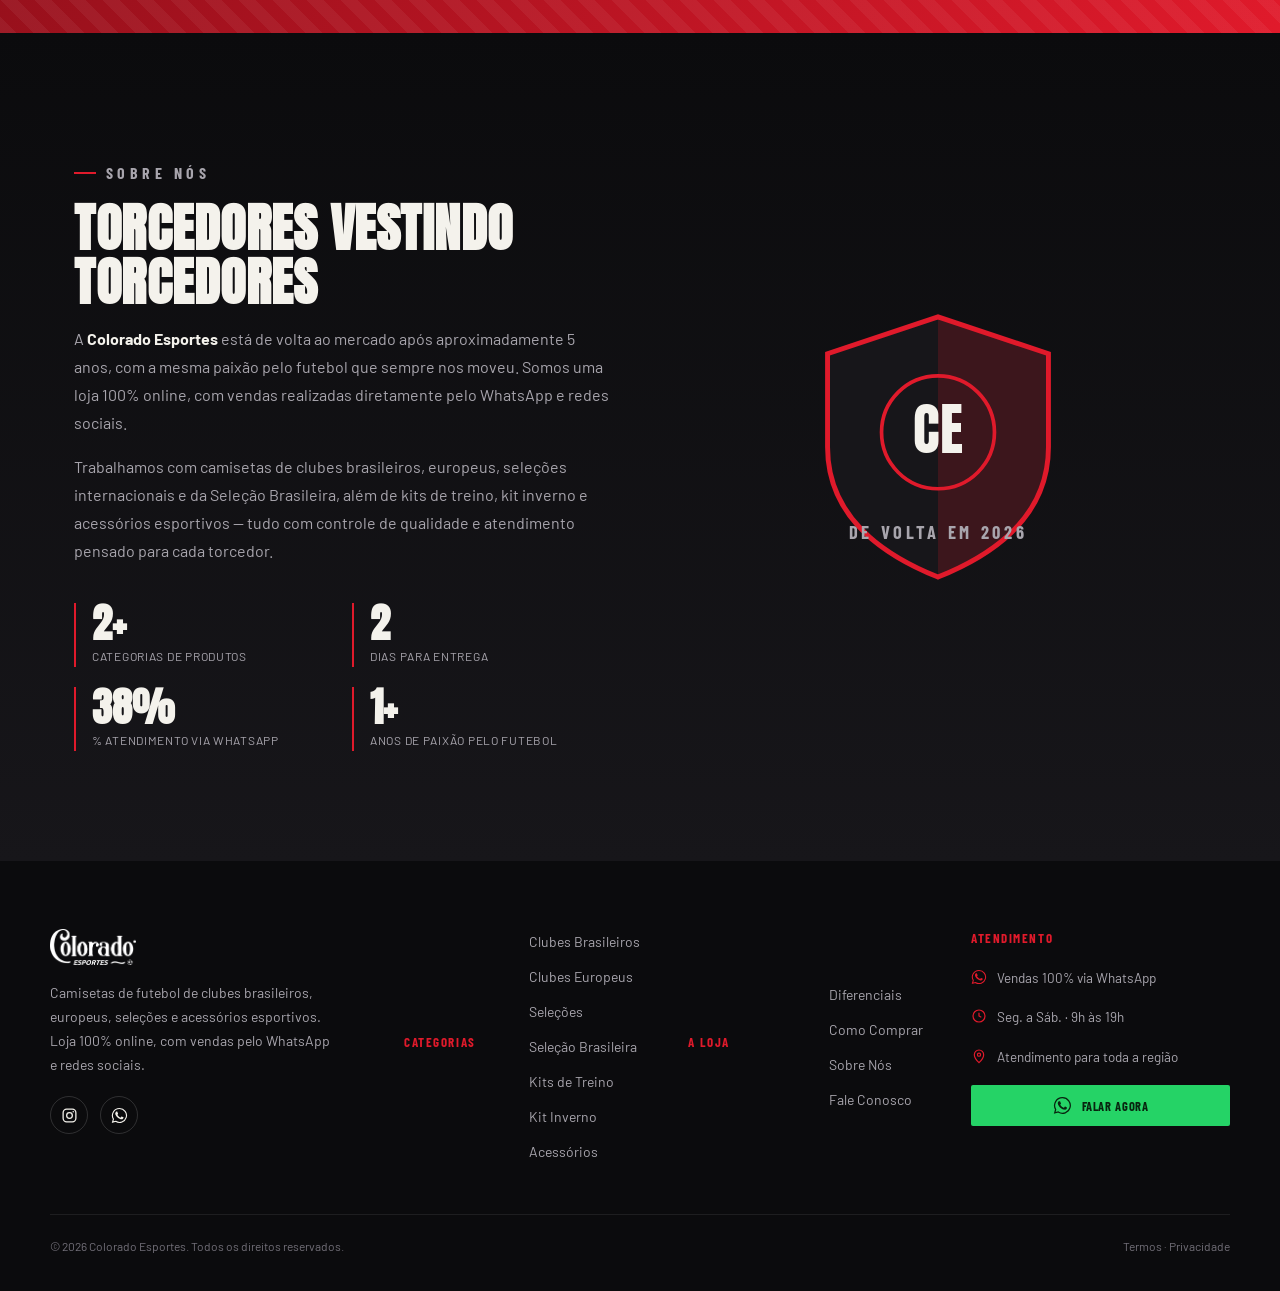
==== commit de499339: "Add files via upload" ====
--- a/index.html
+++ b/index.html
@@ -3,23 +3,64 @@
 <head>
 <meta charset="UTF-8">
 <meta name="viewport" content="width=device-width, initial-scale=1.0">
-<title>MANTO10 — Camisas de Futebol</title>
+
+<!-- ============ SEO ============ -->
+<title>Colorado Esportes | Camisetas de Futebol Oficiais, Seleções e Kits Esportivos</title>
+<meta name="description" content="Colorado Esportes: camisetas de clubes brasileiros, europeus, seleções e da Seleção Brasileira. Kits de treino, kit inverno e acessórios esportivos. Compre pelo WhatsApp com entrega em até 7 dias.">
+<meta name="keywords" content="camisetas de futebol, camisa de time, camisa de seleção, camisa da seleção brasileira, kit de treino, kit inverno futebol, acessórios esportivos, loja de camisetas online">
+<meta name="robots" content="index, follow">
+<meta name="author" content="Colorado Esportes">
+<link rel="canonical" href="https://www.coloradoesportes.com.br/">
+
+<!-- Open Graph -->
+<meta property="og:type" content="website">
+<meta property="og:site_name" content="Colorado Esportes">
+<meta property="og:title" content="Colorado Esportes | Camisetas de Futebol Oficiais, Seleções e Kits Esportivos">
+<meta property="og:description" content="Grande variedade, alta qualidade e atendimento personalizado. Compre pelo WhatsApp e receba em até 7 dias.">
+<meta property="og:locale" content="pt_BR">
+
+<!-- Performance: preconnect nas fontes -->
 <link rel="preconnect" href="https://fonts.googleapis.com">
+<link rel="preconnect" href="https://fonts.gstatic.com" crossorigin>
 <link href="https://fonts.googleapis.com/css2?family=Anton&family=Barlow:wght@400;500;600;700&family=Barlow+Condensed:wght@500;600;700&display=swap" rel="stylesheet">
+
+<!-- ============ SCHEMA.ORG (SEO) ============ -->
+<!-- Substitua telefone, endereço e redes sociais pelos dados reais da loja -->
+<script type="application/ld+json">
+{
+  "@context": "https://schema.org",
+  "@type": "SportingGoodsStore",
+  "name": "Colorado Esportes",
+  "description": "Loja online de camisetas de futebol de clubes brasileiros, europeus, seleções e acessórios esportivos.",
+  "telephone": "+55-15-99699-0733",
+  "priceRange": "$$",
+  "areaServed": "BR",
+  "sameAs": [
+    "https://www.instagram.com/coloradoesportes",
+    "https://wa.me/15996990733"
+  ]
+}
+</script>
+
 <style>
   :root{
     --black: #0b0b0d;
     --black-soft: #17161a;
     --black-card: #1d1b20;
+    --black-elev: #221f26;
     --red: #e01a2b;
     --red-dark: #8f0f1a;
     --red-glow: rgba(224,26,43,.35);
     --white: #f4f2ec;
-    --grey: #9a97a1;
+    --grey: #a8a5ad;
+    --grey-dim: #726f78;
     --gold: #d4a017;
+    --whatsapp: #25D366;
     --ff-display: 'Anton', sans-serif;
     --ff-body: 'Barlow', sans-serif;
     --ff-num: 'Barlow Condensed', sans-serif;
+    --radius: 8px;
+    --transition: .28s cubic-bezier(.4,0,.2,1);
   }
 
   *{margin:0;padding:0;box-sizing:border-box;}
@@ -29,869 +70,845 @@
     color:var(--white);
     font-family:var(--ff-body);
     overflow-x:hidden;
+    line-height:1.5;
   }
   ::selection{background:var(--red);color:var(--white);}
-
+  img{display:block;max-width:100%;}
   a{color:inherit;text-decoration:none;}
   ul{list-style:none;}
-  img,svg{display:block;max-width:100%;}
-  button{font-family:inherit;border:none;cursor:pointer;background:none;}
+  button{font-family:inherit;border:none;cursor:pointer;background:none;color:inherit;}
+  svg{display:block;}
+
+  /* ---------- Acessibilidade: foco visível ---------- */
+  a:focus-visible,
+  button:focus-visible,
+  input:focus-visible{
+    outline:2px solid var(--red);
+    outline-offset:3px;
+    border-radius:2px;
+  }
+
+  .skip-link{
+    position:absolute;left:-9999px;top:0;
+    background:var(--red);color:#fff;padding:14px 22px;z-index:999;
+    font-family:var(--ff-num);font-weight:700;letter-spacing:.05em;text-transform:uppercase;
+  }
+  .skip-link:focus{left:16px;top:16px;}
+
+  .icon{width:22px;height:22px;stroke:currentColor;fill:none;stroke-width:1.8;flex-shrink:0;}
+  .icon-fill{fill:currentColor;stroke:none;}
 
   .wrap{max-width:1180px;margin:0 auto;padding:0 24px;}
-
-  /* ---------- reveal ---------- */
+  .visually-hidden{position:absolute;width:1px;height:1px;overflow:hidden;clip:rect(0,0,0,0);white-space:nowrap;}
+
+  /* ---------- reveal on scroll ---------- */
   .reveal{opacity:0;transform:translateY(28px);transition:opacity .7s ease, transform .7s ease;}
   .reveal.in{opacity:1;transform:translateY(0);}
   .reveal-stagger > *{opacity:0;transform:translateY(24px);transition:opacity .6s ease, transform .6s ease;}
   .reveal-stagger.in > *{opacity:1;transform:translateY(0);}
-  .reveal-stagger.in > *:nth-child(1){transition-delay:.05s;}
-  .reveal-stagger.in > *:nth-child(2){transition-delay:.15s;}
-  .reveal-stagger.in > *:nth-child(3){transition-delay:.25s;}
-  .reveal-stagger.in > *:nth-child(4){transition-delay:.35s;}
-  .reveal-stagger.in > *:nth-child(5){transition-delay:.45s;}
-  .reveal-stagger.in > *:nth-child(6){transition-delay:.55s;}
+  .reveal-stagger.in > *:nth-child(1){transition-delay:.04s;}
+  .reveal-stagger.in > *:nth-child(2){transition-delay:.1s;}
+  .reveal-stagger.in > *:nth-child(3){transition-delay:.16s;}
+  .reveal-stagger.in > *:nth-child(4){transition-delay:.22s;}
+  .reveal-stagger.in > *:nth-child(5){transition-delay:.28s;}
+  .reveal-stagger.in > *:nth-child(6){transition-delay:.34s;}
+  .reveal-stagger.in > *:nth-child(7){transition-delay:.4s;}
 
   @media (prefers-reduced-motion: reduce){
     .reveal,.reveal-stagger > *{transition:none;opacity:1;transform:none;}
-    *{animation-duration:.001s !important; animation-iteration-count:1 !important;}
-  }
-
-  /* ---------- eyebrow / labels ---------- */
+    *{animation-duration:.001s !important; animation-iteration-count:1 !important; scroll-behavior:auto !important;}
+  }
+
+  /* ---------- eyebrow / heading system ---------- */
   .eyebrow{
-    font-family:var(--ff-num);
-    font-weight:700;
-    letter-spacing:.28em;
-    text-transform:uppercase;
-    font-size:13px;
-    color:var(--red);
-    display:flex;align-items:center;gap:10px;
-    margin-bottom:14px;
+    font-family:var(--ff-num);font-weight:700;letter-spacing:.28em;text-transform:uppercase;
+    font-size:13px;color:var(--red);display:flex;align-items:center;gap:10px;margin-bottom:14px;
   }
   .eyebrow::before{content:'';width:22px;height:2px;background:var(--red);display:block;}
 
-  h2.section-title{
-    font-family:var(--ff-display);
-    font-size:clamp(34px,5vw,58px);
-    line-height:1.02;
-    text-transform:uppercase;
-    letter-spacing:.01em;
-  }
-
-  /* ---------- stitched divider (signature) ---------- */
-  .seam{
-    width:100%;
-    height:26px;
-    display:block;
-  }
+  h1,h2,h3{font-family:var(--ff-display);text-transform:uppercase;letter-spacing:.01em;color:var(--white);}
+  h2.section-title{font-size:clamp(32px,4.6vw,52px);line-height:1.04;}
+  .section-lead{color:var(--grey);max-width:420px;font-size:15.5px;line-height:1.65;}
+
+  /* ---------- stitched divider (elemento de assinatura visual) ---------- */
+  .seam{width:100%;height:24px;display:block;}
   .seam path{
-    fill:none;
-    stroke:var(--red-dark);
-    stroke-width:2;
-    stroke-linecap:round;
-    stroke-dasharray:9 9;
-    stroke-dashoffset:1400;
+    fill:none;stroke:var(--red-dark);stroke-width:2;stroke-linecap:round;
+    stroke-dasharray:9 9;stroke-dashoffset:1400;
     transition:stroke-dashoffset 1.6s cubic-bezier(.2,.7,.2,1);
   }
   .seam.in path{stroke-dashoffset:0;}
 
-  /* ---------- NAV ---------- */
+  /* ---------- botões ---------- */
+  .btn{
+    font-family:var(--ff-num);font-weight:700;font-size:14px;letter-spacing:.05em;text-transform:uppercase;
+    padding:15px 28px;border-radius:2px;display:inline-flex;align-items:center;gap:10px;
+    transition:transform var(--transition), box-shadow var(--transition), background var(--transition), color var(--transition);
+    position:relative; overflow:hidden;
+  }
+  .btn .icon{width:19px;height:19px;}
+  .btn-solid{background:var(--red);color:#fff;}
+  .btn-solid:hover{transform:translateY(-3px);box-shadow:0 12px 26px var(--red-glow);background:var(--red-dark);}
+  .btn-outline{border:1px solid rgba(244,242,236,.3);color:var(--white);}
+  .btn-outline:hover{border-color:var(--red);color:var(--red);transform:translateY(-3px);}
+  .btn-whatsapp{background:var(--whatsapp);color:#08240f;}
+  .btn-whatsapp:hover{transform:translateY(-3px);box-shadow:0 12px 26px rgba(37,211,102,.35);background:#1fb857;}
+  .btn-sm{padding:11px 18px;font-size:12.5px;}
+  .btn-block{width:100%;justify-content:center;}
+
+  /* ---------- HEADER / NAV ---------- */
   header{
-    position:fixed;top:0;left:0;right:0;z-index:100;
-    padding:18px 0;
+    position:fixed;top:0;left:0;right:0;z-index:100;padding:16px 0;
     transition:background .35s ease, padding .35s ease, box-shadow .35s ease;
   }
   header.scrolled{
-    background:rgba(11,11,13,.92);
-    backdrop-filter:blur(10px);
-    padding:12px 0;
+    background:rgba(11,11,13,.94);backdrop-filter:blur(10px);padding:11px 0;
     box-shadow:0 1px 0 rgba(224,26,43,.25);
   }
-  nav{display:flex;align-items:center;justify-content:space-between;}
-  .logo{
-    font-family:var(--ff-display);
-    font-size:22px;
-    letter-spacing:.03em;
-    display:flex;align-items:center;gap:10px;
-  }
-  .logo-img{
-    height:38px;width:auto;
-    filter:brightness(0) invert(1);
-    transition:transform .25s ease;
-  }
+  nav{display:flex;align-items:center;justify-content:space-between;gap:20px;}
+  .logo{display:flex;align-items:center;}
+  .logo-img{height:36px;width:auto;filter:brightness(0) invert(1);transition:transform .25s ease;}
   .logo:hover .logo-img{transform:translateY(-1px);}
-  .footer-brand .logo-img{height:44px;}
-  @keyframes spin{to{transform:rotate(360deg);}}
-  .logo span.hl{color:var(--red);}
-
-  .nav-links{display:flex;gap:34px;align-items:center;}
+
+  .nav-links{display:flex;gap:30px;align-items:center;}
   .nav-links a{
-    font-family:var(--ff-num);
-    font-weight:600;
-    font-size:14px;
-    letter-spacing:.05em;
-    text-transform:uppercase;
-    position:relative;
-    padding-bottom:6px;
-    color:var(--white);
-  }
-  .nav-links a::after{
-    content:'';position:absolute;left:0;bottom:0;height:2px;width:0;background:var(--red);
-    transition:width .3s ease;
-  }
-  .nav-links a:hover::after{width:100%;}
-
-  .nav-cta{
-    font-family:var(--ff-num);font-weight:700;font-size:13px;letter-spacing:.06em;
-    text-transform:uppercase;
-    background:var(--red);color:var(--white);
-    padding:11px 22px;border-radius:2px;
-    box-shadow:0 0 0 1px var(--red-dark) inset;
-    transition:transform .2s ease, box-shadow .2s ease, background .2s ease;
-  }
-  .nav-cta:hover{transform:translateY(-2px);background:var(--red-dark);box-shadow:0 8px 18px var(--red-glow);}
-
-  .burger{display:none;flex-direction:column;gap:5px;background:none;padding:6px;}
-  .burger span{width:24px;height:2px;background:var(--white);display:block;}
+    font-family:var(--ff-num);font-weight:600;font-size:13.5px;letter-spacing:.05em;text-transform:uppercase;
+    position:relative;padding-bottom:6px;color:var(--white);
+  }
+  .nav-links a::after{content:'';position:absolute;left:0;bottom:0;height:2px;width:0;background:var(--red);transition:width .3s ease;}
+  .nav-links a:hover::after,
+  .nav-links a:focus-visible::after{width:100%;}
+
+  .nav-right{display:flex;align-items:center;gap:14px;}
+  .burger{display:none;flex-direction:column;gap:5px;padding:6px;}
+  .burger span{width:24px;height:2px;background:var(--white);display:block;transition:transform .25s ease, opacity .25s ease;}
+  .burger[aria-expanded="true"] span:nth-child(1){transform:translateY(7px) rotate(45deg);}
+  .burger[aria-expanded="true"] span:nth-child(2){opacity:0;}
+  .burger[aria-expanded="true"] span:nth-child(3){transform:translateY(-7px) rotate(-45deg);}
 
   /* ---------- HERO ---------- */
   .hero{
-    position:relative;
-    min-height:100vh;
-    display:flex;align-items:center;
-    padding-top:110px;
+    position:relative;min-height:100vh;display:flex;align-items:center;padding:130px 0 80px;
     background:
-      radial-gradient(ellipse 900px 500px at 78% 15%, rgba(224,26,43,.28), transparent 60%),
-      linear-gradient(180deg, #0b0b0d 0%, #111013 60%, #0b0b0d 100%);
+      radial-gradient(ellipse 900px 520px at 80% 10%, rgba(224,26,43,.26), transparent 60%),
+      linear-gradient(180deg, #0b0b0d 0%, #121014 60%, #0b0b0d 100%);
     overflow:hidden;
   }
   .hero::before{
-    content:'';position:absolute;inset:0;
-    background-image:
-      repeating-linear-gradient(90deg, transparent 0 118px, rgba(255,255,255,.035) 118px 120px);
-    pointer-events:none;
+    content:'';position:absolute;inset:0;pointer-events:none;
+    background-image:repeating-linear-gradient(90deg, transparent 0 118px, rgba(255,255,255,.035) 118px 120px);
   }
   .hero-spot{
     position:absolute;width:620px;height:620px;border-radius:50%;
     background:radial-gradient(circle, var(--red-glow), transparent 65%);
-    top:-180px;right:-160px;
-    animation:drift 9s ease-in-out infinite alternate;
-    filter:blur(4px);
-  }
-  @keyframes drift{
-    0%{transform:translate(0,0) scale(1);}
-    100%{transform:translate(-40px,40px) scale(1.12);}
-  }
-
-  .hero-grid{
-    display:grid;grid-template-columns:1.15fr .85fr;gap:40px;align-items:center;
-    position:relative;z-index:2;width:100%;
-  }
-  .hero h1{
-    font-family:var(--ff-display);
-    font-size:clamp(46px,7.2vw,92px);
-    line-height:.98;
-    text-transform:uppercase;
-  }
-  .hero h1 .line2{color:var(--red);}
-  .hero p.lead{
-    margin-top:22px;max-width:460px;
-    color:var(--grey);
-    font-size:17px;line-height:1.6;
-  }
-  .hero-actions{display:flex;gap:16px;margin-top:34px;flex-wrap:wrap;}
-  .btn{
-    font-family:var(--ff-num);font-weight:700;font-size:14px;letter-spacing:.06em;text-transform:uppercase;
-    padding:16px 30px;border-radius:2px;
-    display:inline-flex;align-items:center;gap:10px;
-    transition:transform .2s ease, box-shadow .2s ease, background .25s ease, color .25s ease;
-  }
-  .btn-solid{background:var(--red);color:#fff;}
-  .btn-solid:hover{transform:translateY(-3px);box-shadow:0 12px 26px var(--red-glow);background:var(--red-dark);}
-  .btn-outline{border:1px solid rgba(244,242,236,.35);color:var(--white);}
-  .btn-outline:hover{border-color:var(--red);color:var(--red);transform:translateY(-3px);}
-
-  .hero-stats{display:flex;gap:34px;margin-top:48px;}
-  .hero-stats div{font-family:var(--ff-num);}
-  .hero-stats strong{display:block;font-size:26px;color:var(--red);font-weight:700;}
-  .hero-stats span{font-size:12px;color:var(--grey);letter-spacing:.05em;text-transform:uppercase;}
-
-  /* scoreboard */
-  .scoreboard{
-    justify-self:center;
-    display:flex;flex-direction:column;align-items:center;gap:14px;
-  }
-  .board-label{
-    font-family:var(--ff-num);font-size:12px;letter-spacing:.3em;color:var(--grey);text-transform:uppercase;
-  }
+    top:-180px;right:-160px;animation:drift 9s ease-in-out infinite alternate;filter:blur(4px);
+  }
+  @keyframes drift{0%{transform:translate(0,0) scale(1);}100%{transform:translate(-40px,40px) scale(1.12);}}
+
+  .hero-grid{display:grid;grid-template-columns:1.15fr .85fr;gap:44px;align-items:center;position:relative;z-index:2;width:100%;}
+  .hero h1{font-size:clamp(38px,6vw,74px);line-height:1.03;}
+  .hero h1 .hl{color:var(--red);}
+  .hero p.lead{margin-top:20px;max-width:480px;color:var(--grey);font-size:17px;line-height:1.65;}
+  .hero-actions{display:flex;gap:16px;margin-top:32px;flex-wrap:wrap;}
+
+  .trust-row{display:flex;gap:26px;margin-top:40px;flex-wrap:wrap;}
+  .trust-item{display:flex;align-items:center;gap:9px;color:var(--grey);font-size:13px;font-family:var(--ff-num);letter-spacing:.03em;text-transform:uppercase;}
+  .trust-item .icon{width:18px;height:18px;color:var(--red);}
+
+  /* scoreboard visual (elemento de assinatura) */
+  .scoreboard{justify-self:center;display:flex;flex-direction:column;align-items:center;gap:14px;}
+  .board-label{font-family:var(--ff-num);font-size:12px;letter-spacing:.3em;color:var(--grey);text-transform:uppercase;}
   .flip{
-    width:190px;height:230px;
-    background:linear-gradient(160deg, var(--black-card), #121116);
-    border:1px solid rgba(224,26,43,.4);
-    border-radius:10px;
-    display:flex;align-items:center;justify-content:center;
-    box-shadow:0 30px 60px rgba(0,0,0,.55), 0 0 0 6px rgba(224,26,43,.06) inset;
-    position:relative;
-  }
-  .flip::after{
-    content:'';position:absolute;left:0;right:0;top:50%;height:2px;background:rgba(0,0,0,.6);
-  }
-  .flip-num{
-    font-family:var(--ff-display);
-    font-size:130px;color:var(--white);
-    transition:transform .15s ease;
-  }
+    width:210px;height:210px;background:linear-gradient(160deg, var(--black-card), #121116);
+    border:1px solid rgba(224,26,43,.4);border-radius:10px;display:flex;align-items:center;justify-content:center;
+    box-shadow:0 30px 60px rgba(0,0,0,.55), 0 0 0 6px rgba(224,26,43,.06) inset;position:relative;
+  }
+  .flip::after{content:'';position:absolute;left:0;right:0;top:50%;height:2px;background:rgba(0,0,0,.6);}
+  .flip-num{font-family:var(--ff-display);font-size:64px;color:var(--white);transition:transform .15s ease;letter-spacing:.02em;}
   .flip-num.spin{animation:flipdigit .25s ease;}
   @keyframes flipdigit{0%{transform:rotateX(0deg);}50%{transform:rotateX(90deg);opacity:.3;}100%{transform:rotateX(0deg);opacity:1;}}
-  .board-sub{font-family:var(--ff-num);font-size:12px;color:var(--red);letter-spacing:.2em;text-transform:uppercase;}
+  .board-sub{font-family:var(--ff-num);font-size:12.5px;color:var(--red);letter-spacing:.16em;text-transform:uppercase;text-align:center;max-width:220px;}
 
   .scroll-cue{
-    position:absolute;bottom:28px;left:50%;transform:translateX(-50%);
-    display:flex;flex-direction:column;align-items:center;gap:8px;z-index:2;
+    position:absolute;bottom:26px;left:50%;transform:translateX(-50%);display:flex;flex-direction:column;align-items:center;gap:8px;z-index:2;
     color:var(--grey);font-family:var(--ff-num);font-size:11px;letter-spacing:.2em;text-transform:uppercase;
   }
   .scroll-cue .line{width:1px;height:34px;background:linear-gradient(var(--red), transparent);animation:scrolldown 1.8s ease-in-out infinite;}
   @keyframes scrolldown{0%{opacity:0;transform:scaleY(.3);}50%{opacity:1;transform:scaleY(1);}100%{opacity:0;transform:scaleY(.3);transform-origin:bottom;}}
 
-  /* ---------- MARQUEE ---------- */
+  /* ---------- DIFERENCIAIS (faixa rápida pós-hero) ---------- */
+  .diff-strip{background:var(--black-soft);border-top:1px solid rgba(255,255,255,.06);border-bottom:1px solid rgba(255,255,255,.06);padding:26px 0;}
+  .diff-track{display:grid;grid-template-columns:repeat(6,1fr);gap:18px;}
+  .diff-item{display:flex;flex-direction:column;align-items:center;text-align:center;gap:10px;padding:8px;}
+  .diff-item .icon{width:26px;height:26px;color:var(--red);}
+  .diff-item span{font-family:var(--ff-num);font-size:12.5px;letter-spacing:.03em;color:var(--grey);text-transform:uppercase;line-height:1.3;}
+
+  /* ---------- MARQUEE (categorias) ---------- */
   .marquee-wrap{
-    background:var(--red);
-    padding:16px 0;
-    position:relative;
-    transform:skewY(-1.2deg);
-    margin:-1px 0;
-    overflow:hidden;
-    border-top:3px solid var(--black);
-    border-bottom:3px solid var(--black);
-  }
-  .marquee{
-    display:flex;white-space:nowrap;
-    animation:scroll-left 26s linear infinite;
-  }
+    background:var(--red);padding:15px 0;position:relative;transform:skewY(-1.1deg);margin:-1px 0;
+    overflow:hidden;border-top:3px solid var(--black);border-bottom:3px solid var(--black);
+  }
+  .marquee{display:flex;white-space:nowrap;animation:scroll-left 30s linear infinite;}
   .marquee:hover{animation-play-state:paused;}
   .marquee span{
-    font-family:var(--ff-display);
-    font-size:22px;color:var(--black);
-    text-transform:uppercase;
-    padding:0 26px;
-    display:flex;align-items:center;gap:26px;
-  }
-  .marquee span::after{content:'⚽';font-size:14px;}
-  @keyframes scroll-left{
-    from{transform:translateX(0);}
-    to{transform:translateX(-50%);}
-  }
-
-  /* ---------- SECTIONS generic ---------- */
-  section{padding:120px 0;}
-  .section-head{
-    display:flex;justify-content:space-between;align-items:flex-end;gap:24px;margin-bottom:56px;flex-wrap:wrap;
-  }
-  .section-head p{color:var(--grey);max-width:380px;font-size:15px;line-height:1.6;}
-
-  /* ---------- PRODUCTS ---------- */
-  .products-grid{
-    display:grid;grid-template-columns:repeat(3,1fr);gap:26px;
-  }
-  .card{
-    background:linear-gradient(160deg, var(--black-card), #16151a);
-    border:1px solid rgba(255,255,255,.06);
-    border-radius:6px;
-    padding:26px 22px 22px;
-    position:relative;
-    transform-style:preserve-3d;
-    transition:border-color .3s ease, box-shadow .3s ease;
-  }
-  .card:hover{border-color:rgba(224,26,43,.5);box-shadow:0 22px 40px rgba(0,0,0,.45);}
-  .card-badge{
-    position:absolute;top:-12px;left:22px;
-    background:var(--red);color:#fff;
-    font-family:var(--ff-num);font-weight:700;font-size:11px;letter-spacing:.12em;text-transform:uppercase;
-    padding:6px 12px;border-radius:2px;
-    box-shadow:0 6px 14px var(--red-glow);
-  }
-  .jersey-box{
-    height:190px;display:flex;align-items:center;justify-content:center;
-    margin-bottom:18px;position:relative;
-  }
-  .jersey{width:132px;height:150px;transition:transform .35s ease;}
-  .card:hover .jersey{transform:translateY(-6px) rotate(-2deg) scale(1.04);}
-  .price-tag{
-    position:absolute;top:6px;right:2px;
-    background:var(--white);color:var(--black);
-    font-family:var(--ff-num);font-weight:700;font-size:12px;
-    padding:5px 9px;transform:rotate(6deg);
-    box-shadow:0 6px 12px rgba(0,0,0,.35);
-  }
-  .price-tag::before{
-    content:'';position:absolute;left:-4px;top:50%;width:6px;height:6px;border-radius:50%;
-    background:var(--black-card);transform:translateY(-50%);
-  }
-  .card h3{
-    font-family:var(--ff-num);font-size:19px;font-weight:700;text-transform:uppercase;letter-spacing:.02em;
-  }
-  .card .team-meta{
-    color:var(--grey);font-size:13px;margin-top:4px;
-  }
-  .stars{color:var(--gold);font-size:13px;margin-top:12px;letter-spacing:2px;}
-  .card-foot{
-    display:flex;justify-content:space-between;align-items:center;margin-top:18px;
-    padding-top:16px;border-top:1px dashed rgba(255,255,255,.12);
-  }
-  .card-price{font-family:var(--ff-num);font-weight:700;font-size:20px;color:var(--white);}
-  .card-price span{color:var(--grey);font-size:12px;font-weight:500;text-decoration:line-through;margin-right:6px;}
-  .add-btn{
-    background:transparent;border:1px solid var(--red);color:var(--red);
-    font-family:var(--ff-num);font-weight:700;font-size:12px;letter-spacing:.08em;text-transform:uppercase;
-    padding:9px 14px;border-radius:2px;transition:.25s ease;
-  }
-  .add-btn:hover{background:var(--red);color:#fff;}
-
-  .products-more{text-align:center;margin-top:52px;}
-
-  /* ---------- ABOUT ---------- */
-  .about{
-    background:linear-gradient(180deg, var(--black) 0%, var(--black-soft) 100%);
-    position:relative;
-  }
-  .about-grid{
-    display:grid;grid-template-columns:1fr 1fr;gap:64px;align-items:center;
-  }
-  .about-text p{color:var(--grey);font-size:16px;line-height:1.75;margin-top:18px;}
+    font-family:var(--ff-display);font-size:20px;color:var(--black);text-transform:uppercase;
+    padding:0 24px;display:flex;align-items:center;gap:22px;
+  }
+  .marquee span::after{content:'⚽';font-size:13px;}
+  @keyframes scroll-left{from{transform:translateX(0);}to{transform:translateX(-50%);}}
+
+  /* ---------- SECTIONS genérico ---------- */
+  section{padding:110px 0;}
+  .section-head{display:flex;justify-content:space-between;align-items:flex-end;gap:24px;margin-bottom:52px;flex-wrap:wrap;}
+
+  /* ---------- CATEGORIAS ---------- */
+  .cat-grid{display:grid;grid-template-columns:repeat(3,1fr);gap:24px;}
+  .cat-card{
+    background:linear-gradient(160deg, var(--black-card), #16151a);border:1px solid rgba(255,255,255,.07);
+    border-radius:var(--radius);padding:30px 26px;display:flex;flex-direction:column;gap:16px;
+    transition:border-color var(--transition), box-shadow var(--transition), transform var(--transition);
+  }
+  .cat-card:hover{border-color:rgba(224,26,43,.55);box-shadow:0 22px 44px rgba(0,0,0,.45);transform:translateY(-5px);}
+  .cat-icon{
+    width:54px;height:54px;border-radius:50%;background:rgba(224,26,43,.12);border:1px solid rgba(224,26,43,.3);
+    display:flex;align-items:center;justify-content:center;transition:background var(--transition);
+  }
+  .cat-card:hover .cat-icon{background:var(--red);}
+  .cat-icon .icon{width:26px;height:26px;color:var(--red);transition:color var(--transition);}
+  .cat-card:hover .cat-icon .icon{color:#fff;}
+  .cat-card h3{font-family:var(--ff-num);font-size:19px;font-weight:700;text-transform:uppercase;letter-spacing:.02em;}
+  .cat-card p{color:var(--grey);font-size:14.5px;line-height:1.6;flex-grow:1;}
+  .cat-card .btn{margin-top:6px;align-self:flex-start;}
+
+  /* ---------- POR QUE ESCOLHER ---------- */
+  .why-grid{display:grid;grid-template-columns:repeat(3,1fr);gap:22px;}
+  .why-card{
+    background:var(--black-soft);border:1px solid rgba(255,255,255,.06);border-radius:var(--radius);
+    padding:28px 24px;transition:transform var(--transition), border-color var(--transition);
+  }
+  .why-card:hover{transform:translateY(-4px);border-color:rgba(224,26,43,.4);}
+  .why-icon{width:46px;height:46px;display:flex;align-items:center;justify-content:center;background:var(--red);border-radius:50%;margin-bottom:18px;}
+  .why-icon .icon{width:22px;height:22px;color:#fff;}
+  .why-card h3{font-family:var(--ff-num);font-size:17.5px;font-weight:700;text-transform:uppercase;margin-bottom:8px;}
+  .why-card p{color:var(--grey);font-size:14.5px;line-height:1.6;}
+
+  /* ---------- COMO COMPRAR (linha do tempo) ---------- */
+  .steps{position:relative;}
+  .steps-track{display:grid;grid-template-columns:repeat(4,1fr);gap:24px;position:relative;}
+  .steps-track::before{
+    content:'';position:absolute;top:26px;left:6%;right:6%;height:2px;
+    background:repeating-linear-gradient(90deg, var(--red-dark) 0 10px, transparent 10px 20px);
+    z-index:0;
+  }
+  .step{position:relative;z-index:1;text-align:center;display:flex;flex-direction:column;align-items:center;gap:14px;}
+  .step-num{
+    width:54px;height:54px;border-radius:50%;background:var(--black-card);border:2px solid var(--red);
+    display:flex;align-items:center;justify-content:center;font-family:var(--ff-display);font-size:22px;color:var(--red);
+  }
+  .step h3{font-family:var(--ff-num);font-size:15.5px;font-weight:700;text-transform:uppercase;letter-spacing:.02em;}
+  .step p{color:var(--grey);font-size:13.5px;line-height:1.55;max-width:220px;}
+
+  /* ---------- NOSSO COMPROMISSO ---------- */
+  .promise-grid{display:grid;grid-template-columns:repeat(4,1fr);gap:20px;}
+  .promise-card{
+    background:var(--black-card);border:1px solid rgba(255,255,255,.06);border-radius:var(--radius);
+    padding:26px 22px;text-align:center;transition:transform var(--transition);
+  }
+  .promise-card:hover{transform:translateY(-4px);}
+  .promise-card .icon{width:30px;height:30px;color:var(--red);margin:0 auto 14px;}
+  .promise-card h3{font-family:var(--ff-num);font-size:15px;font-weight:700;text-transform:uppercase;margin-bottom:6px;}
+  .promise-card p{color:var(--grey);font-size:13px;line-height:1.5;}
+
+  /* ---------- SOBRE ---------- */
+  .about{background:linear-gradient(180deg, var(--black) 0%, var(--black-soft) 100%);}
+  .about-grid{display:grid;grid-template-columns:1fr 1fr;gap:60px;align-items:center;}
+  .about-text p{color:var(--grey);font-size:16px;line-height:1.75;margin-top:16px;}
   .about-text p strong{color:var(--white);}
-  .about-stats{
-    display:grid;grid-template-columns:1fr 1fr;gap:22px;margin-top:40px;
-  }
-  .stat-box{
-    border-left:2px solid var(--red);padding-left:16px;
-  }
-  .stat-box strong{
-    font-family:var(--ff-display);font-size:44px;display:block;line-height:1;
-  }
-  .stat-box span{color:var(--grey);font-size:12px;text-transform:uppercase;letter-spacing:.08em;}
-
-  .about-visual{
-    position:relative;height:420px;
-    display:flex;align-items:center;justify-content:center;
-  }
-  .crest{
-    width:280px;height:280px;position:relative;
-    animation:float 5s ease-in-out infinite;
-  }
+  .about-stats{display:grid;grid-template-columns:1fr 1fr;gap:20px;margin-top:38px;}
+  .stat-box{border-left:2px solid var(--red);padding-left:16px;}
+  .stat-box strong{font-family:var(--ff-display);font-size:40px;display:block;line-height:1;}
+  .stat-box span{color:var(--grey);font-size:12px;text-transform:uppercase;letter-spacing:.06em;}
+
+  .about-visual{position:relative;height:400px;display:flex;align-items:center;justify-content:center;}
+  .crest{width:270px;height:270px;position:relative;animation:float 5s ease-in-out infinite;}
   @keyframes float{0%,100%{transform:translateY(0);}50%{transform:translateY(-16px);}}
 
-  /* ---------- REVIEWS ---------- */
-  .reviews{
-    background:var(--black-soft);
-  }
-  .review-track{
-    display:flex;gap:22px;overflow-x:auto;padding-bottom:14px;scroll-snap-type:x mandatory;
-    scrollbar-width:none;
-  }
-  .review-track::-webkit-scrollbar{display:none;}
-  .review-card{
-    scroll-snap-align:start;
-    min-width:320px;flex:1 0 320px;
-    background:var(--black-card);
-    border:1px solid rgba(255,255,255,.06);
-    border-radius:6px;padding:28px;
-    position:relative;
-  }
-  .quote-mark{
-    font-family:var(--ff-display);font-size:64px;color:var(--red);opacity:.35;
-    position:absolute;top:8px;right:18px;line-height:1;
-  }
-  .review-card .stars{margin-top:0;margin-bottom:14px;}
-  .review-card p.text{color:#d9d7d2;font-size:15px;line-height:1.65;min-height:80px;}
-  .reviewer{display:flex;align-items:center;gap:12px;margin-top:20px;}
-  .avatar{
-    width:40px;height:40px;border-radius:50%;
-    background:linear-gradient(140deg, var(--red), var(--red-dark));
-    display:flex;align-items:center;justify-content:center;
-    font-family:var(--ff-num);font-weight:700;font-size:14px;color:#fff;
-  }
-  .reviewer-name{font-family:var(--ff-num);font-weight:700;font-size:14px;}
-  .reviewer-city{color:var(--grey);font-size:12px;}
-
-  .review-summary{
-    display:flex;align-items:center;gap:20px;margin-bottom:44px;
-  }
-  .avg-score{font-family:var(--ff-display);font-size:64px;color:var(--red);}
-  .avg-meta span{display:block;color:var(--grey);font-size:13px;}
-  .avg-meta .stars{font-size:16px;}
-
-  /* ---------- CTA strip ---------- */
+  /* ---------- CTA STRIP ---------- */
   .cta-strip{
-    background:linear-gradient(120deg, var(--red-dark), var(--red));
-    padding:64px 0;
-    text-align:center;
-    position:relative;
-    overflow:hidden;
-  }
-  .cta-strip::before{
-    content:'';position:absolute;inset:0;
-    background-image:repeating-linear-gradient(45deg, rgba(255,255,255,.05) 0 12px, transparent 12px 24px);
-  }
-  .cta-strip h3{
-    font-family:var(--ff-display);font-size:clamp(28px,4.4vw,46px);text-transform:uppercase;position:relative;z-index:2;
-  }
-  .cta-strip p{color:rgba(255,255,255,.85);margin-top:10px;position:relative;z-index:2;}
-  .cta-strip .btn{margin-top:26px;position:relative;z-index:2;background:var(--black);color:#fff;}
-  .cta-strip .btn:hover{background:#000;box-shadow:0 12px 26px rgba(0,0,0,.4);}
+    background:linear-gradient(120deg, var(--red-dark), var(--red));padding:64px 0;text-align:center;
+    position:relative;overflow:hidden;
+  }
+  .cta-strip::before{content:'';position:absolute;inset:0;background-image:repeating-linear-gradient(45deg, rgba(255,255,255,.05) 0 12px, transparent 12px 24px);}
+  .cta-strip h2{font-size:clamp(26px,4.2vw,44px);position:relative;z-index:2;}
+  .cta-strip p{color:rgba(255,255,255,.88);margin-top:10px;position:relative;z-index:2;font-size:15.5px;}
+  .cta-strip .btn{margin-top:26px;position:relative;z-index:2;}
+  .cta-strip .btn-whatsapp:hover{box-shadow:0 12px 26px rgba(0,0,0,.35);}
 
   /* ---------- FOOTER ---------- */
-  footer{
-    background:var(--black);
-    padding-top:0;
-  }
-  .footer-grid{
-    display:grid;grid-template-columns:1.4fr 1fr 1fr 1.2fr;gap:50px;
-    padding:70px 0 40px;
-  }
-  .footer-brand .logo{margin-bottom:16px;}
-  .footer-brand p{color:var(--grey);font-size:14px;line-height:1.7;max-width:280px;}
-  .socials{display:flex;gap:12px;margin-top:22px;}
+  footer{background:var(--black);}
+  .footer-grid{display:grid;grid-template-columns:1.3fr 1fr 1fr 1.1fr;gap:48px;padding:68px 0 40px;}
+  .footer-brand p{color:var(--grey);font-size:14px;line-height:1.7;max-width:280px;margin:16px 0 20px;}
+  .socials{display:flex;gap:12px;}
   .socials a{
-    width:36px;height:36px;border:1px solid rgba(255,255,255,.15);border-radius:50%;
-    display:flex;align-items:center;justify-content:center;font-size:14px;
-    transition:.25s ease;
-  }
+    width:38px;height:38px;border:1px solid rgba(255,255,255,.15);border-radius:50%;
+    display:flex;align-items:center;justify-content:center;transition:.25s ease;
+  }
+  .socials a .icon{width:17px;height:17px;}
   .socials a:hover{border-color:var(--red);background:var(--red);}
 
-  .footer-col h4{
-    font-family:var(--ff-num);font-size:13px;letter-spacing:.12em;text-transform:uppercase;color:var(--red);
-    margin-bottom:18px;
-  }
+  .footer-col h4{font-family:var(--ff-num);font-size:13px;letter-spacing:.12em;text-transform:uppercase;color:var(--red);margin-bottom:18px;}
   .footer-col ul li{margin-bottom:11px;}
-  .footer-col ul li a{color:var(--grey);font-size:14px;transition:color .2s ease;}
+  .footer-col ul li a{color:var(--grey);font-size:14px;transition:color .2s ease;display:inline-flex;align-items:center;gap:8px;}
   .footer-col ul li a:hover{color:var(--white);}
 
-  .newsletter form{display:flex;margin-top:16px;border:1px solid rgba(255,255,255,.15);border-radius:2px;overflow:hidden;}
-  .newsletter input{
-    flex:1;background:transparent;border:none;padding:12px 14px;color:var(--white);font-family:var(--ff-body);font-size:13px;
-    outline:none;
-  }
-  .newsletter button{
-    background:var(--red);color:#fff;padding:0 18px;font-family:var(--ff-num);font-weight:700;font-size:12px;letter-spacing:.06em;text-transform:uppercase;
-    transition:background .2s ease;
-  }
-  .newsletter button:hover{background:var(--red-dark);}
-  .newsletter .ok{color:var(--red);font-size:12px;margin-top:10px;display:none;}
+  .footer-contact p{color:var(--grey);font-size:13.5px;line-height:1.6;margin-bottom:18px;display:flex;gap:10px;align-items:flex-start;}
+  .footer-contact p .icon{width:16px;height:16px;color:var(--red);margin-top:2px;flex-shrink:0;}
 
   .footer-bottom{
-    border-top:1px solid rgba(255,255,255,.08);
-    padding:22px 0 36px;
-    display:flex;justify-content:space-between;color:var(--grey);font-size:12px;flex-wrap:wrap;gap:10px;
-  }
-  .footer-bottom a{color:var(--grey);}
+    border-top:1px solid rgba(255,255,255,.08);padding:22px 0 36px;
+    display:flex;justify-content:space-between;color:var(--grey-dim);font-size:12px;flex-wrap:wrap;gap:10px;
+  }
+  .footer-bottom a{color:var(--grey-dim);}
   .footer-bottom a:hover{color:var(--red);}
 
-  /* ---------- responsive ---------- */
+  /* ---------- WHATSAPP FAB ---------- */
+  .wa-fab{
+    position:fixed;right:22px;bottom:22px;z-index:90;
+    width:60px;height:60px;border-radius:50%;background:var(--whatsapp);
+    display:flex;align-items:center;justify-content:center;box-shadow:0 10px 26px rgba(0,0,0,.4);
+    transition:transform .25s ease;
+  }
+  .wa-fab .icon{width:30px;height:30px;color:#08240f;}
+  .wa-fab::before{
+    content:'';position:absolute;inset:0;border-radius:50%;background:var(--whatsapp);
+    animation:pulse 2.4s ease-out infinite;z-index:-1;
+  }
+  .wa-fab:hover{transform:scale(1.08);}
+  @keyframes pulse{0%{transform:scale(1);opacity:.55;}100%{transform:scale(1.9);opacity:0;}}
+
+  /* ---------- responsivo ---------- */
   @media (max-width:980px){
     .hero-grid{grid-template-columns:1fr;text-align:center;}
     .hero p.lead{margin-inline:auto;}
-    .hero-actions,.hero-stats{justify-content:center;}
-    .scoreboard{margin-top:30px;}
-    .products-grid{grid-template-columns:repeat(2,1fr);}
+    .hero-actions,.trust-row{justify-content:center;}
+    .scoreboard{margin-top:26px;}
+    .diff-track{grid-template-columns:repeat(3,1fr);}
+    .cat-grid{grid-template-columns:repeat(2,1fr);}
+    .why-grid{grid-template-columns:repeat(2,1fr);}
+    .steps-track{grid-template-columns:repeat(2,1fr);row-gap:40px;}
+    .steps-track::before{display:none;}
+    .promise-grid{grid-template-columns:repeat(2,1fr);}
     .about-grid{grid-template-columns:1fr;}
-    .about-visual{order:-1;height:280px;}
+    .about-visual{order:-1;height:260px;}
     .footer-grid{grid-template-columns:1fr 1fr;}
   }
   @media (max-width:680px){
-    .nav-links,.nav-cta{display:none;}
+    .nav-links{display:none;}
+    .nav-links.open{
+      display:flex;position:absolute;top:60px;left:0;right:0;background:var(--black-soft);
+      flex-direction:column;padding:22px 24px;gap:18px;border-top:1px solid rgba(224,26,43,.3);
+    }
     .burger{display:flex;}
-    .nav-links.open{
-      display:flex;position:absolute;top:64px;left:0;right:0;background:var(--black-soft);
-      flex-direction:column;padding:24px;gap:20px;border-top:1px solid rgba(224,26,43,.3);
-    }
-    .products-grid{grid-template-columns:1fr;}
-    .footer-grid{grid-template-columns:1fr;gap:36px;padding-top:50px;}
-    section{padding:80px 0;}
-    .flip{width:150px;height:180px;}
-    .flip-num{font-size:100px;}
+    .nav-right .btn-sm{display:none;}
+    section{padding:76px 0;}
+    .diff-track{grid-template-columns:repeat(2,1fr);}
+    .cat-grid{grid-template-columns:1fr;}
+    .why-grid{grid-template-columns:1fr;}
+    .steps-track{grid-template-columns:1fr;}
+    .promise-grid{grid-template-columns:1fr;}
+    .footer-grid{grid-template-columns:1fr;gap:36px;padding-top:48px;}
+    .flip{width:170px;height:170px;}
+    .flip-num{font-size:50px;}
+    .wa-fab{width:54px;height:54px;right:16px;bottom:16px;}
+    .wa-fab .icon{width:26px;height:26px;}
   }
 </style>
 </head>
 <body>
 
+<a href="#conteudo" class="skip-link">Pular para o conteúdo</a>
+
+<!-- ============ SPRITE DE ÍCONES (reutilizados via <use>) ============ -->
+<svg width="0" height="0" style="position:absolute" aria-hidden="true">
+  <defs>
+    <symbol id="ico-whatsapp" viewBox="0 0 24 24"><path class="icon-fill" d="M17.5 14.4c-.3-.1-1.7-.8-2-1-.3-.1-.5-.1-.7.1-.2.3-.7 1-.9 1.2-.2.2-.3.2-.6.1-.3-.1-1.3-.5-2.4-1.5-.9-.8-1.5-1.8-1.7-2.1-.2-.3 0-.5.1-.6.1-.1.3-.3.4-.5.1-.1.2-.3.3-.4.1-.2 0-.3 0-.5-.1-.1-.7-1.6-.9-2.2-.2-.5-.5-.5-.7-.5h-.6c-.2 0-.5.1-.8.4-.3.3-1 1-1 2.4s1 2.8 1.2 3c.1.2 2 3.1 4.9 4.3.7.3 1.2.5 1.6.6.7.2 1.3.2 1.8.1.5-.1 1.7-.7 1.9-1.4.2-.7.2-1.3.2-1.4-.1-.2-.3-.3-.6-.4z"/><path d="M12 2.2A9.8 9.8 0 0 0 3.4 17l-1.2 4.4 4.5-1.2A9.8 9.8 0 1 0 12 2.2z" stroke-width="1.6"/></symbol>
+    <symbol id="ico-truck" viewBox="0 0 24 24"><path d="M2 7h11v9H2z"/><path d="M13 10h4l4 3.5V16h-8z"/><circle cx="6.5" cy="18" r="1.6"/><circle cx="17" cy="18" r="1.6"/></symbol>
+    <symbol id="ico-shield" viewBox="0 0 24 24"><path d="M12 2 4 5v6c0 5 3.4 8.4 8 11 4.6-2.6 8-6 8-11V5z"/><path d="M8.5 12.2l2.3 2.3 4.5-4.7"/></symbol>
+    <symbol id="ico-headset" viewBox="0 0 24 24"><path d="M4 13v-1a8 8 0 0 1 16 0v1"/><path d="M4 13a2 2 0 0 1 2-2h1v6H6a2 2 0 0 1-2-2z"/><path d="M20 13a2 2 0 0 0-2-2h-1v6h1a2 2 0 0 0 2-2z"/><path d="M18 17.5v.5a3 3 0 0 1-3 3h-2"/></symbol>
+    <symbol id="ico-pin" viewBox="0 0 24 24"><path d="M12 22s7-6.6 7-12a7 7 0 1 0-14 0c0 5.4 7 12 7 12z"/><circle cx="12" cy="10" r="2.4"/></symbol>
+    <symbol id="ico-zap" viewBox="0 0 24 24"><path d="M12 2 4 14h6l-1 8 9-13h-6z"/></symbol>
+    <symbol id="ico-shirt" viewBox="0 0 24 24"><path d="M8 3 4 6v4h3v11h10V10h3V6l-4-3-3 2h-2z"/></symbol>
+    <symbol id="ico-globe" viewBox="0 0 24 24"><circle cx="12" cy="12" r="9"/><path d="M3 12h18M12 3a14 14 0 0 1 0 18M12 3a14 14 0 0 0 0 18"/></symbol>
+    <symbol id="ico-trophy" viewBox="0 0 24 24"><path d="M8 4h8v5a4 4 0 0 1-8 0z"/><path d="M8 5H5a3 3 0 0 0 3 5M16 5h3a3 3 0 0 1-3 5"/><path d="M12 13v4M9 21h6M9.5 17h5l.7 4h-6.4z"/></symbol>
+    <symbol id="ico-flag" viewBox="0 0 24 24"><path d="M5 3v18"/><path d="M5 4h14l-3 4 3 4H5z"/></symbol>
+    <symbol id="ico-dumbbell" viewBox="0 0 24 24"><path d="M4 9v6M2 10v4M20 9v6M22 10v4"/><path d="M7 12h10"/><rect x="5" y="8" width="3" height="8" rx="1"/><rect x="16" y="8" width="3" height="8" rx="1"/></symbol>
+    <symbol id="ico-snow" viewBox="0 0 24 24"><path d="M12 2v20M4.5 6l15 12M19.5 6l-15 12"/><path d="M12 2 9.5 4.5M12 2l2.5 2.5M12 22l-2.5-2.5M12 22l2.5-2.5"/></symbol>
+    <symbol id="ico-box" viewBox="0 0 24 24"><path d="M21 8 12 3 3 8l9 5 9-5z"/><path d="M3 8v9l9 5 9-5V8"/><path d="M12 13v9"/></symbol>
+    <symbol id="ico-check" viewBox="0 0 24 24"><path d="M4 12.5 9.5 18 20 6"/></symbol>
+    <symbol id="ico-instagram" viewBox="0 0 24 24"><rect x="3" y="3" width="18" height="18" rx="5"/><circle cx="12" cy="12" r="4"/><circle cx="17.3" cy="6.7" r="1.1" class="icon-fill"/></symbol>
+    <symbol id="ico-clock" viewBox="0 0 24 24"><circle cx="12" cy="12" r="9"/><path d="M12 7v5l3.5 2"/></symbol>
+    <symbol id="ico-heart" viewBox="0 0 24 24"><path d="M12 20s-7.5-4.6-9.5-9C1 7.6 3 4 6.7 4c2 0 3.5 1.1 4.3 2.5C11.8 5.1 13.3 4 15.3 4 19 4 21 7.6 19.5 11c-2 4.4-9.5 9-9.5 9z"/></symbol>
+  </defs>
+</svg>
+
+<!-- ============ HEADER ============ -->
 <header id="header">
-  <nav class="wrap">
-    <a class="logo" href="#top"><img class="logo-img" src="[data-uri]" alt="Colorado Esportes"></a>
+  <nav class="wrap" aria-label="Navegação principal">
+    <a class="logo" href="#top" aria-label="Colorado Esportes — página inicial">
+      <img class="logo-img" src="[data-uri]" alt="Colorado Esportes" width="180" height="75">
+    </a>
     <ul class="nav-links" id="navLinks">
-      <li><a href="#produtos">Produtos</a></li>
-      <li><a href="#sobre">Sobre nós</a></li>
-      <li><a href="#avaliacoes">Avaliações</a></li>
+      <li><a href="#categorias">Categorias</a></li>
+      <li><a href="#diferenciais">Diferenciais</a></li>
+      <li><a href="#como-comprar">Como Comprar</a></li>
+      <li><a href="#sobre">Sobre</a></li>
       <li><a href="#contato">Contato</a></li>
     </ul>
-    <a href="#produtos" class="nav-cta">Ver loja</a>
-    <button class="burger" id="burger" aria-label="Abrir menu">
-      <span></span><span></span><span></span>
-    </button>
+    <div class="nav-right">
+      <a href="https://wa.me/15996990733?text=Ol%C3%A1%2C%20vim%20pelo%20site%20da%20Colorado%20Esportes%21" class="btn btn-solid btn-sm" target="_blank" rel="noopener">
+        <svg class="icon" aria-hidden="true"><use href="#ico-whatsapp"></use></svg>
+        WhatsApp
+      </a>
+      <button class="burger" id="burger" aria-label="Abrir menu de navegação" aria-expanded="false" aria-controls="navLinks">
+        <span></span><span></span><span></span>
+      </button>
+    </div>
   </nav>
 </header>
 
-<section class="hero" id="top">
-  <div class="hero-spot"></div>
-  <div class="wrap hero-grid">
-    <div>
-      <div class="eyebrow">Camisas oficiais &amp; retrôs</div>
-      <h1>VISTA A CAMISA.<br><span class="line2">SINTA O JOGO.</span></h1>
-      <p class="lead">Do juvenil ao profissional, do clássico ao lançamento: camisas de futebol com tecido de performance, numeração termocolada e o mesmo brasão que treme na torcida.</p>
-      <div class="hero-actions">
-        <a href="#produtos" class="btn btn-solid">Ver coleção</a>
-        <a href="#sobre" class="btn btn-outline">Nossa história</a>
-      </div>
-      <div class="hero-stats">
-        <div><strong>30+</strong><span>Times no catálogo</span></div>
-        <div><strong>48K</strong><span>Camisas entregues</span></div>
-        <div><strong>4.9</strong><span>Avaliação média</span></div>
-      </div>
-    </div>
-    <div class="scoreboard">
-      <span class="board-label">Camisa</span>
-      <div class="flip"><span class="flip-num" id="flipNum">9</span></div>
-      <span class="board-sub">Titular da rodada</span>
+<main id="conteudo">
+
+  <!-- ============ HERO ============ -->
+  <section class="hero" id="top">
+    <div class="hero-spot" aria-hidden="true"></div>
+    <div class="wrap hero-grid">
+      <div>
+        <p class="eyebrow">De volta após 5 anos fora do mercado</p>
+        <h1>A PAIXÃO PELO FUTEBOL<br>ESTÁ <span class="hl">DE VOLTA.</span></h1>
+        <p class="lead">Camisetas de clubes brasileiros, europeus, seleções e da Seleção Brasileira, kits de treino, kit inverno e acessórios esportivos. Compra 100% pelo WhatsApp, com atendimento personalizado e entrega em até 7 dias.</p>
+        <div class="hero-actions">
+          <a href="https://wa.me/15996990733?text=Ol%C3%A1%2C%20quero%20ver%20as%20camisetas%20dispon%C3%ADveis%21" class="btn btn-whatsapp" target="_blank" rel="noopener">
+            <svg class="icon" aria-hidden="true"><use href="#ico-whatsapp"></use></svg>
+            Comprar pelo WhatsApp
+          </a>
+          <a href="#categorias" class="btn btn-outline">Ver categorias</a>
+        </div>
+        <div class="trust-row">
+          <div class="trust-item"><svg class="icon" aria-hidden="true"><use href="#ico-truck"></use></svg>Entrega em até 7 dias</div>
+          <div class="trust-item"><svg class="icon" aria-hidden="true"><use href="#ico-pin"></use></svg>Atendemos toda a região</div>
+          <div class="trust-item"><svg class="icon" aria-hidden="true"><use href="#ico-headset"></use></svg>Atendimento personalizado</div>
+        </div>
+      </div>
+      <div class="scoreboard" aria-hidden="true">
+        <span class="board-label">Reabertura</span>
+        <div class="flip"><span class="flip-num" id="flipNum">2019</span></div>
+        <span class="board-sub">Colorado Esportes está de volta em 2026</span>
+      </div>
+    </div>
+    <div class="scroll-cue"><span>Role</span><span class="line"></span></div>
+  </section>
+
+  <!-- ============ DIFERENCIAIS (faixa rápida) ============ -->
+  <section class="diff-strip" id="diferenciais" aria-label="Diferenciais da Colorado Esportes">
+    <div class="wrap">
+      <div class="diff-track reveal-stagger">
+        <div class="diff-item"><svg class="icon" aria-hidden="true"><use href="#ico-shirt"></use></svg><span>Grande Variedade</span></div>
+        <div class="diff-item"><svg class="icon" aria-hidden="true"><use href="#ico-shield"></use></svg><span>Alta Qualidade</span></div>
+        <div class="diff-item"><svg class="icon" aria-hidden="true"><use href="#ico-headset"></use></svg><span>Atendimento Personalizado</span></div>
+        <div class="diff-item"><svg class="icon" aria-hidden="true"><use href="#ico-truck"></use></svg><span>Entrega em até 7 dias</span></div>
+        <div class="diff-item"><svg class="icon" aria-hidden="true"><use href="#ico-zap"></use></svg><span>Compra Rápida no WhatsApp</span></div>
+        <div class="diff-item"><svg class="icon" aria-hidden="true"><use href="#ico-pin"></use></svg><span>Atendimento Regional</span></div>
+      </div>
+    </div>
+  </section>
+
+  <!-- ============ MARQUEE de categorias ============ -->
+  <div class="marquee-wrap" aria-hidden="true">
+    <div class="marquee">
+      <span>Clubes Brasileiros</span><span>Clubes Europeus</span><span>Seleções</span><span>Seleção Brasileira</span><span>Kits de Treino</span><span>Kit Inverno</span><span>Acessórios</span>
+      <span>Clubes Brasileiros</span><span>Clubes Europeus</span><span>Seleções</span><span>Seleção Brasileira</span><span>Kits de Treino</span><span>Kit Inverno</span><span>Acessórios</span>
     </div>
   </div>
-  <div class="scroll-cue"><span>Role</span><span class="line"></span></div>
-</section>
-
-<div class="marquee-wrap">
-  <div class="marquee">
-    <span>Vermelho FC</span><span>Trovão Negro</span><span>Elite United</span><span>Fúria Atlética</span><span>Norte FC</span><span>Aurora SC</span>
-    <span>Vermelho FC</span><span>Trovão Negro</span><span>Elite United</span><span>Fúria Atlética</span><span>Norte FC</span><span>Aurora SC</span>
-  </div>
-</div>
-
-<svg class="seam" viewBox="0 0 1180 26" preserveAspectRatio="none"><path d="M0,13 Q 30,0 60,13 T 120,13 T 180,13 T 240,13 T 300,13 T 360,13 T 420,13 T 480,13 T 540,13 T 600,13 T 660,13 T 720,13 T 780,13 T 840,13 T 900,13 T 960,13 T 1020,13 T 1080,13 T 1140,13 T 1200,13"/></svg>
-
-<section id="produtos">
-  <div class="wrap">
-    <div class="section-head reveal">
-      <div>
-        <div class="eyebrow">Escrete titular</div>
-        <h2 class="section-title">Mais vendidas<br>da temporada</h2>
-      </div>
-      <p>Seleção com base em avaliações reais de torcedores. Estoque atualizado toda semana com as novidades da rodada.</p>
-    </div>
-
-    <div class="products-grid reveal-stagger">
-
-      <div class="card">
-        <span class="card-badge">Mais vendida</span>
-        <div class="jersey-box">
-          <svg class="jersey" viewBox="0 0 100 110">
-            <path d="M20 10 L35 2 Q50 12 65 2 L80 10 L92 28 L80 38 L74 32 L74 100 Q50 108 26 100 L26 32 L20 38 L8 28 Z" fill="#111015" stroke="#e01a2b" stroke-width="2"/>
-            <path d="M35 2 Q50 12 65 2" fill="none" stroke="#e01a2b" stroke-width="3"/>
-            <text x="50" y="66" font-family="Anton" font-size="30" fill="#e01a2b" text-anchor="middle">9</text>
-          </svg>
-        </div>
-        <div class="price-tag">R$249</div>
-        <h3>Vermelho FC · Home</h3>
-        <p class="team-meta">Camisa 9 · Edição titular 25/26</p>
-        <div class="stars">★★★★★</div>
-        <div class="card-foot">
-          <div class="card-price"><span>R$299</span>R$249</div>
-          <button class="add-btn">Adicionar</button>
-        </div>
-      </div>
-
-      <div class="card">
-        <div class="jersey-box">
-          <svg class="jersey" viewBox="0 0 100 110">
-            <path d="M20 10 L35 2 Q50 12 65 2 L80 10 L92 28 L80 38 L74 32 L74 100 Q50 108 26 100 L26 32 L20 38 L8 28 Z" fill="#e01a2b" stroke="#0b0b0d" stroke-width="2"/>
-            <path d="M35 2 Q50 12 65 2" fill="none" stroke="#0b0b0d" stroke-width="3"/>
-            <text x="50" y="66" font-family="Anton" font-size="30" fill="#0b0b0d" text-anchor="middle">10</text>
-          </svg>
-        </div>
-        <div class="price-tag">R$259</div>
-        <h3>Trovão Negro · Away</h3>
-        <p class="team-meta">Camisa 10 · Segundo uniforme</p>
-        <div class="stars">★★★★★</div>
-        <div class="card-foot">
-          <div class="card-price">R$259</div>
-          <button class="add-btn">Adicionar</button>
-        </div>
-      </div>
-
-      <div class="card">
-        <div class="jersey-box">
-          <svg class="jersey" viewBox="0 0 100 110">
-            <path d="M20 10 L35 2 Q50 12 65 2 L80 10 L92 28 L80 38 L74 32 L74 100 Q50 108 26 100 L26 32 L20 38 L8 28 Z" fill="#17161a" stroke="#d4a017" stroke-width="2"/>
-            <path d="M35 2 Q50 12 65 2" fill="none" stroke="#d4a017" stroke-width="3"/>
-            <text x="50" y="66" font-family="Anton" font-size="30" fill="#d4a017" text-anchor="middle">7</text>
-          </svg>
-        </div>
-        <div class="price-tag">R$269</div>
-        <h3>Elite United · Retrô</h3>
-        <p class="team-meta">Camisa 7 · Edição comemorativa</p>
-        <div class="stars">★★★★☆</div>
-        <div class="card-foot">
-          <div class="card-price">R$269</div>
-          <button class="add-btn">Adicionar</button>
-        </div>
-      </div>
-
-      <div class="card">
-        <div class="jersey-box">
-          <svg class="jersey" viewBox="0 0 100 110">
-            <path d="M20 10 L35 2 Q50 12 65 2 L80 10 L92 28 L80 38 L74 32 L74 100 Q50 108 26 100 L26 32 L20 38 L8 28 Z" fill="#111015" stroke="#f4f2ec" stroke-width="2"/>
-            <path d="M35 2 Q50 12 65 2" fill="none" stroke="#f4f2ec" stroke-width="3"/>
-            <text x="50" y="66" font-family="Anton" font-size="30" fill="#f4f2ec" text-anchor="middle">5</text>
-          </svg>
-        </div>
-        <div class="price-tag">R$239</div>
-        <h3>Fúria Atlética · Home</h3>
-        <p class="team-meta">Camisa 5 · Volante titular</p>
-        <div class="stars">★★★★★</div>
-        <div class="card-foot">
-          <div class="card-price">R$239</div>
-          <button class="add-btn">Adicionar</button>
-        </div>
-      </div>
-
-      <div class="card">
-        <div class="jersey-box">
-          <svg class="jersey" viewBox="0 0 100 110">
-            <path d="M20 10 L35 2 Q50 12 65 2 L80 10 L92 28 L80 38 L74 32 L74 100 Q50 108 26 100 L26 32 L20 38 L8 28 Z" fill="#e01a2b" stroke="#f4f2ec" stroke-width="2"/>
-            <path d="M35 2 Q50 12 65 2" fill="none" stroke="#f4f2ec" stroke-width="3"/>
-            <text x="50" y="66" font-family="Anton" font-size="30" fill="#f4f2ec" text-anchor="middle">1</text>
-          </svg>
-        </div>
-        <div class="price-tag">R$279</div>
-        <h3>Norte FC · Goleiro</h3>
-        <p class="team-meta">Camisa 1 · Manga longa</p>
-        <div class="stars">★★★★☆</div>
-        <div class="card-foot">
-          <div class="card-price">R$279</div>
-          <button class="add-btn">Adicionar</button>
-        </div>
-      </div>
-
-      <div class="card">
-        <div class="jersey-box">
-          <svg class="jersey" viewBox="0 0 100 110">
-            <path d="M20 10 L35 2 Q50 12 65 2 L80 10 L92 28 L80 38 L74 32 L74 100 Q50 108 26 100 L26 32 L20 38 L8 28 Z" fill="#17161a" stroke="#e01a2b" stroke-width="2"/>
-            <path d="M35 2 Q50 12 65 2" fill="none" stroke="#e01a2b" stroke-width="3"/>
-            <text x="50" y="66" font-family="Anton" font-size="30" fill="#e01a2b" text-anchor="middle">11</text>
-          </svg>
-        </div>
-        <div class="price-tag">R$255</div>
-        <h3>Aurora SC · Away</h3>
-        <p class="team-meta">Camisa 11 · Ponta direita</p>
-        <div class="stars">★★★★★</div>
-        <div class="card-foot">
-          <div class="card-price">R$255</div>
-          <button class="add-btn">Adicionar</button>
-        </div>
-      </div>
-
-    </div>
-
-    <div class="products-more reveal">
-      <a href="#" class="btn btn-outline">Ver catálogo completo</a>
-    </div>
-  </div>
-</section>
-
-<svg class="seam" viewBox="0 0 1180 26" preserveAspectRatio="none"><path d="M0,13 Q 30,0 60,13 T 120,13 T 180,13 T 240,13 T 300,13 T 360,13 T 420,13 T 480,13 T 540,13 T 600,13 T 660,13 T 720,13 T 780,13 T 840,13 T 900,13 T 960,13 T 1020,13 T 1080,13 T 1140,13 T 1200,13"/></svg>
-
-<section class="about" id="sobre">
-  <div class="wrap about-grid">
-    <div class="about-text reveal">
-      <div class="eyebrow">Sobre nós</div>
-      <h2 class="section-title">Torcedores vestindo torcedores</h2>
-      <p>A <strong>MANTO10</strong> nasceu numa arquibancada, entre uma bandeira e um cântico. Começamos revendendo camisas usadas depois dos jogos e hoje enviamos manto para todo o Brasil.</p>
-      <p>Cada peça passa por controle de qualidade de costura, numeração e tecido antes de sair do nosso estoque — porque camisa de time não é produto, é identidade.</p>
-      <div class="about-stats">
-        <div class="stat-box"><strong id="c1">0</strong><span>Anos de história</span></div>
-        <div class="stat-box"><strong id="c2">0</strong><span>Camisas entregues</span></div>
-        <div class="stat-box"><strong id="c3">0</strong><span>Times no catálogo</span></div>
-        <div class="stat-box"><strong id="c4">0.0</strong><span>Avaliação média</span></div>
-      </div>
-    </div>
-    <div class="about-visual reveal">
-      <svg class="crest" viewBox="0 0 200 220">
-        <path d="M100 4 L190 34 L190 110 Q190 180 100 216 Q10 180 10 110 L10 34 Z" fill="#17161a" stroke="#e01a2b" stroke-width="4"/>
-        <path d="M100 4 L190 34 L190 110 Q190 180 100 216 Z" fill="#e01a2b" opacity="0.18"/>
-        <circle cx="100" cy="98" r="46" fill="none" stroke="#e01a2b" stroke-width="3"/>
-        <text x="100" y="115" font-family="Anton" font-size="54" fill="#f4f2ec" text-anchor="middle">10</text>
-        <text x="100" y="185" font-family="Barlow Condensed" font-weight="700" font-size="16" letter-spacing="3" fill="#9a97a1" text-anchor="middle">DESDE 2013</text>
-      </svg>
-    </div>
-  </div>
-</section>
-
-<svg class="seam" viewBox="0 0 1180 26" preserveAspectRatio="none"><path d="M0,13 Q 30,0 60,13 T 120,13 T 180,13 T 240,13 T 300,13 T 360,13 T 420,13 T 480,13 T 540,13 T 600,13 T 660,13 T 720,13 T 780,13 T 840,13 T 900,13 T 960,13 T 1020,13 T 1080,13 T 1140,13 T 1200,13"/></svg>
-
-<section class="reviews" id="avaliacoes">
-  <div class="wrap">
-    <div class="section-head reveal">
-      <div>
-        <div class="eyebrow">Voz da arquibancada</div>
-        <h2 class="section-title">O que os<br>torcedores dizem</h2>
-      </div>
-    </div>
-
-    <div class="review-summary reveal">
-      <div class="avg-score">4.9</div>
-      <div class="avg-meta">
-        <div class="stars">★★★★★</div>
-        <span>Baseado em 2.184 avaliações verificadas</span>
-      </div>
-    </div>
-
-    <div class="review-track reveal-stagger">
-      <div class="review-card">
-        <span class="quote-mark">"</span>
-        <div class="stars">★★★★★</div>
-        <p class="text">Comprei a camisa titular pro jogo do clássico e chegou dois dias antes. Tecido pesado, numeração impecável. Já é a terceira que compro aqui.</p>
-        <div class="reviewer">
-          <div class="avatar">RM</div>
-          <div><div class="reviewer-name">Rafael M.</div><div class="reviewer-city">São Paulo, SP</div></div>
-        </div>
-      </div>
-      <div class="review-card">
-        <span class="quote-mark">"</span>
-        <div class="stars">★★★★★</div>
-        <p class="text">A camisa retrô é idêntica à original que meu pai tinha guardada. Emocionante ver o mesmo escudo depois de tantos anos.</p>
-        <div class="reviewer">
-          <div class="avatar">CS</div>
-          <div><div class="reviewer-name">Camila S.</div><div class="reviewer-city">Rio de Janeiro, RJ</div></div>
-        </div>
-      </div>
-      <div class="review-card">
-        <span class="quote-mark">"</span>
-        <div class="stars">★★★★☆</div>
-        <p class="text">Entrega rápida e embalagem caprichada. Só senti falta de mais opções de tamanho infantil no site.</p>
-        <div class="reviewer">
-          <div class="avatar">DA</div>
-          <div><div class="reviewer-name">Diego A.</div><div class="reviewer-city">Porto Alegre, RS</div></div>
-        </div>
-      </div>
-      <div class="review-card">
-        <span class="quote-mark">"</span>
-        <div class="stars">★★★★★</div>
-        <p class="text">Personalizei com o nome do meu filho nas costas pra estreia dele no time da escola. Ficou show, atendimento nota dez.</p>
-        <div class="reviewer">
-          <div class="avatar">JP</div>
-          <div><div class="reviewer-name">Juliana P.</div><div class="reviewer-city">Belo Horizonte, MG</div></div>
-        </div>
-      </div>
-    </div>
-  </div>
-</section>
-
-<section class="cta-strip">
-  <div class="wrap reveal">
-    <h3>Sua camisa titular está esperando</h3>
-    <p>Frete grátis para compras acima de R$299 em todo o Brasil.</p>
-    <a href="#produtos" class="btn">Comprar agora</a>
-  </div>
-</section>
-
+
+  <svg class="seam" viewBox="0 0 1180 24" preserveAspectRatio="none" aria-hidden="true"><path d="M0,12 Q 30,0 60,12 T 120,12 T 180,12 T 240,12 T 300,12 T 360,12 T 420,12 T 480,12 T 540,12 T 600,12 T 660,12 T 720,12 T 780,12 T 840,12 T 900,12 T 960,12 T 1020,12 T 1080,12 T 1140,12 T 1200,12"/></svg>
+
+  <!-- ============ CATEGORIAS ============ -->
+  <section id="categorias" aria-labelledby="categorias-title">
+    <div class="wrap">
+      <div class="section-head reveal">
+        <div>
+          <p class="eyebrow">Nosso catálogo</p>
+          <h2 class="section-title" id="categorias-title">Categorias de Produtos</h2>
+        </div>
+        <p class="section-lead">De clubes brasileiros a seleções internacionais: encontre a camisa certa e feche seu pedido em poucos minutos, direto pelo WhatsApp.</p>
+      </div>
+
+      <div class="cat-grid reveal-stagger">
+
+        <article class="cat-card" id="clubes-brasileiros">
+          <div class="cat-icon"><svg class="icon" aria-hidden="true"><use href="#ico-shirt"></use></svg></div>
+          <h3>Clubes Brasileiros</h3>
+          <p>Os principais times do futebol brasileiro, com numeração oficial e tecido de alta performance.</p>
+          <a href="https://wa.me/15996990733?text=Ol%C3%A1%2C%20quero%20ver%20camisas%20de%20clubes%20brasileiros" class="btn btn-outline btn-sm" target="_blank" rel="noopener">
+            <svg class="icon" aria-hidden="true"><use href="#ico-whatsapp"></use></svg>Comprar
+          </a>
+        </article>
+
+        <article class="cat-card" id="clubes-europeus">
+          <div class="cat-icon"><svg class="icon" aria-hidden="true"><use href="#ico-globe"></use></svg></div>
+          <h3>Clubes Europeus</h3>
+          <p>Premier League, La Liga, Serie A, Bundesliga e mais, sempre atualizados com os lançamentos da temporada.</p>
+          <a href="https://wa.me/15996990733?text=Ol%C3%A1%2C%20quero%20ver%20camisas%20de%20clubes%20europeus" class="btn btn-outline btn-sm" target="_blank" rel="noopener">
+            <svg class="icon" aria-hidden="true"><use href="#ico-whatsapp"></use></svg>Comprar
+          </a>
+        </article>
+
+        <article class="cat-card" id="selecoes">
+          <div class="cat-icon"><svg class="icon" aria-hidden="true"><use href="#ico-trophy"></use></svg></div>
+          <h3>Seleções</h3>
+          <p>Camisas das principais seleções do mundo, para você torcer com estilo em qualquer competição.</p>
+          <a href="https://wa.me/15996990733?text=Ol%C3%A1%2C%20quero%20ver%20camisas%20de%20sele%C3%A7%C3%B5es" class="btn btn-outline btn-sm" target="_blank" rel="noopener">
+            <svg class="icon" aria-hidden="true"><use href="#ico-whatsapp"></use></svg>Comprar
+          </a>
+        </article>
+
+        <article class="cat-card" id="selecao-brasileira">
+          <div class="cat-icon"><svg class="icon" aria-hidden="true"><use href="#ico-flag"></use></svg></div>
+          <h3>Seleção Brasileira</h3>
+          <p>Camisa oficial e retrô do Brasil, para vestir a nossa maior paixão em qualquer ocasião.</p>
+          <a href="https://wa.me/15996990733?text=Ol%C3%A1%2C%20quero%20ver%20camisas%20da%20Sele%C3%A7%C3%A3o%20Brasileira" class="btn btn-outline btn-sm" target="_blank" rel="noopener">
+            <svg class="icon" aria-hidden="true"><use href="#ico-whatsapp"></use></svg>Comprar
+          </a>
+        </article>
+
+        <article class="cat-card" id="kits-treino">
+          <div class="cat-icon"><svg class="icon" aria-hidden="true"><use href="#ico-dumbbell"></use></svg></div>
+          <h3>Kits para Treino</h3>
+          <p>Conjuntos completos de treino — camisa, shorts e meião — com conforto e respirabilidade.</p>
+          <a href="https://wa.me/15996990733?text=Ol%C3%A1%2C%20quero%20ver%20kits%20de%20treino" class="btn btn-outline btn-sm" target="_blank" rel="noopener">
+            <svg class="icon" aria-hidden="true"><use href="#ico-whatsapp"></use></svg>Comprar
+          </a>
+        </article>
+
+        <article class="cat-card" id="kit-inverno">
+          <div class="cat-icon"><svg class="icon" aria-hidden="true"><use href="#ico-snow"></use></svg></div>
+          <h3>Kit Inverno</h3>
+          <p>Agasalhos, jaquetas corta-vento e blusas térmicas dos seus times do coração.</p>
+          <a href="https://wa.me/15996990733?text=Ol%C3%A1%2C%20quero%20ver%20o%20kit%20inverno" class="btn btn-outline btn-sm" target="_blank" rel="noopener">
+            <svg class="icon" aria-hidden="true"><use href="#ico-whatsapp"></use></svg>Comprar
+          </a>
+        </article>
+
+        <article class="cat-card" id="acessorios">
+          <div class="cat-icon"><svg class="icon" aria-hidden="true"><use href="#ico-box"></use></svg></div>
+          <h3>Acessórios Esportivos</h3>
+          <p>Bonés, meiões, chuteiras, bolas e muito mais para completar o visual do torcedor.</p>
+          <a href="https://wa.me/15996990733?text=Ol%C3%A1%2C%20quero%20ver%20os%20acess%C3%B3rios%20esportivos" class="btn btn-outline btn-sm" target="_blank" rel="noopener">
+            <svg class="icon" aria-hidden="true"><use href="#ico-whatsapp"></use></svg>Comprar
+          </a>
+        </article>
+
+      </div>
+    </div>
+  </section>
+
+  <svg class="seam" viewBox="0 0 1180 24" preserveAspectRatio="none" aria-hidden="true"><path d="M0,12 Q 30,0 60,12 T 120,12 T 180,12 T 240,12 T 300,12 T 360,12 T 420,12 T 480,12 T 540,12 T 600,12 T 660,12 T 720,12 T 780,12 T 840,12 T 900,12 T 960,12 T 1020,12 T 1080,12 T 1140,12 T 1200,12"/></svg>
+
+  <!-- ============ POR QUE ESCOLHER ============ -->
+  <section style="background:var(--black-soft)" aria-labelledby="porque-title">
+    <div class="wrap">
+      <div class="section-head reveal">
+        <div>
+          <p class="eyebrow">Por que escolher a Colorado Esportes</p>
+          <h2 class="section-title" id="porque-title">Confiança, qualidade<br>e paixão pelo futebol</h2>
+        </div>
+        <p class="section-lead">Voltamos ao mercado com a mesma essência de sempre: atender cada torcedor como se fosse o único cliente da loja.</p>
+      </div>
+
+      <div class="why-grid reveal-stagger">
+        <div class="why-card">
+          <div class="why-icon"><svg class="icon" aria-hidden="true"><use href="#ico-shield"></use></svg></div>
+          <h3>Qualidade Garantida</h3>
+          <p>Trabalhamos com fornecedores selecionados e controle rigoroso de costura, tecido e numeração em cada peça.</p>
+        </div>
+        <div class="why-card">
+          <div class="why-icon"><svg class="icon" aria-hidden="true"><use href="#ico-headset"></use></svg></div>
+          <h3>Atendimento Personalizado</h3>
+          <p>Cada cliente é atendido individualmente pelo WhatsApp, com orientação sobre tamanhos, modelos e prazos.</p>
+        </div>
+        <div class="why-card">
+          <div class="why-icon"><svg class="icon" aria-hidden="true"><use href="#ico-zap"></use></svg></div>
+          <h3>Rapidez do Pedido à Entrega</h3>
+          <p>Do primeiro contato à confirmação da compra, tudo é resolvido rapidamente, com entrega em até 7 dias.</p>
+        </div>
+        <div class="why-card">
+          <div class="why-icon"><svg class="icon" aria-hidden="true"><use href="#ico-shirt"></use></svg></div>
+          <h3>Grande Variedade</h3>
+          <p>Clubes brasileiros, europeus, seleções, kits de treino, kit inverno e acessórios em um só lugar.</p>
+        </div>
+        <div class="why-card">
+          <div class="why-icon"><svg class="icon" aria-hidden="true"><use href="#ico-pin"></use></svg></div>
+          <h3>Atendimento Regional</h3>
+          <p>Estamos preparados para atender toda a região com agilidade, mesmo sendo uma loja 100% online.</p>
+        </div>
+        <div class="why-card">
+          <div class="why-icon"><svg class="icon" aria-hidden="true"><use href="#ico-heart"></use></svg></div>
+          <h3>Paixão pelo Futebol</h3>
+          <p>Somos torcedores como você. Cada produto é escolhido pensando em quem vive o esporte de verdade.</p>
+        </div>
+      </div>
+    </div>
+  </section>
+
+  <!-- ============ COMO COMPRAR ============ -->
+  <section id="como-comprar" aria-labelledby="comprar-title">
+    <div class="wrap">
+      <div class="section-head reveal">
+        <div>
+          <p class="eyebrow">Simples, rápido e seguro</p>
+          <h2 class="section-title" id="comprar-title">Como Comprar</h2>
+        </div>
+        <p class="section-lead">Toda a compra é feita diretamente pelo WhatsApp — sem cadastros complicados, sem burocracia.</p>
+      </div>
+
+      <div class="steps">
+        <div class="steps-track reveal-stagger">
+          <div class="step">
+            <div class="step-num">1</div>
+            <h3>Escolha a categoria</h3>
+            <p>Navegue pelas camisas de clubes, seleções, kits e acessórios.</p>
+          </div>
+          <div class="step">
+            <div class="step-num">2</div>
+            <h3>Chame no WhatsApp</h3>
+            <p>Clique em um botão de compra e fale direto com nosso time.</p>
+          </div>
+          <div class="step">
+            <div class="step-num">3</div>
+            <h3>Confirme tamanho e pagamento</h3>
+            <p>Tiramos suas dúvidas e fechamos o pedido com segurança.</p>
+          </div>
+          <div class="step">
+            <div class="step-num">4</div>
+            <h3>Receba em casa</h3>
+            <p>Envio para toda a região, com entrega em até 7 dias.</p>
+          </div>
+        </div>
+      </div>
+
+      <div class="products-more reveal" style="text-align:center;margin-top:52px;">
+        <a href="https://wa.me/5511999999999?text=Ol%C3%A1%2C%20quero%20iniciar%20minha%20compra%21" class="btn btn-whatsapp" target="_blank" rel="noopener">
+          <svg class="icon" aria-hidden="true"><use href="#ico-whatsapp"></use></svg>
+          Iniciar Compra pelo WhatsApp
+        </a>
+      </div>
+    </div>
+  </section>
+
+  <svg class="seam" viewBox="0 0 1180 24" preserveAspectRatio="none" aria-hidden="true"><path d="M0,12 Q 30,0 60,12 T 120,12 T 180,12 T 240,12 T 300,12 T 360,12 T 420,12 T 480,12 T 540,12 T 600,12 T 660,12 T 720,12 T 780,12 T 840,12 T 900,12 T 960,12 T 1020,12 T 1080,12 T 1140,12 T 1200,12"/></svg>
+
+  <!-- ============ NOSSO COMPROMISSO ============ -->
+  <section style="background:var(--black-soft)" aria-labelledby="compromisso-title">
+    <div class="wrap">
+      <div class="section-head reveal">
+        <div>
+          <p class="eyebrow">Nosso compromisso</p>
+          <h2 class="section-title" id="compromisso-title">O que você pode<br>esperar da gente</h2>
+        </div>
+      </div>
+      <div class="promise-grid reveal-stagger">
+        <div class="promise-card">
+          <svg class="icon" aria-hidden="true"><use href="#ico-headset"></use></svg>
+          <h3>Resposta Rápida</h3>
+          <p>Atendimento ágil pelo WhatsApp, sem enrolação.</p>
+        </div>
+        <div class="promise-card">
+          <svg class="icon" aria-hidden="true"><use href="#ico-shield"></use></svg>
+          <h3>Compra Segura</h3>
+          <p>Pagamento combinado diretamente com você, sem intermediários.</p>
+        </div>
+        <div class="promise-card">
+          <svg class="icon" aria-hidden="true"><use href="#ico-truck"></use></svg>
+          <h3>Entrega Confiável</h3>
+          <p>Prazo de até 7 dias, com acompanhamento do pedido.</p>
+        </div>
+        <div class="promise-card">
+          <svg class="icon" aria-hidden="true"><use href="#ico-heart"></use></svg>
+          <h3>Cuidado em Cada Detalhe</h3>
+          <p>Da escolha do produto até a entrega, tratamos seu pedido com atenção.</p>
+        </div>
+      </div>
+    </div>
+  </section>
+
+  <!-- ============ CTA STRIP ============ -->
+  <section class="cta-strip" aria-labelledby="cta-title">
+    <div class="wrap reveal">
+      <h2 id="cta-title">Sua camisa está a uma mensagem de distância</h2>
+      <p>Fale agora com a Colorado Esportes e garanta a sua pelo WhatsApp.</p>
+      <a href="https://wa.me/5511999999999?text=Ol%C3%A1%2C%20quero%20falar%20com%20um%20especialista%20da%20Colorado%20Esportes%21" class="btn btn-whatsapp" target="_blank" rel="noopener">
+        <svg class="icon" aria-hidden="true"><use href="#ico-whatsapp"></use></svg>
+        Falar com um Especialista
+      </a>
+    </div>
+  </section>
+
+  <!-- ============ SOBRE ============ -->
+  <section class="about" id="sobre" aria-labelledby="sobre-title">
+    <div class="wrap about-grid">
+      <div class="about-text reveal">
+        <p class="eyebrow">Sobre nós</p>
+        <h2 class="section-title" id="sobre-title">Torcedores vestindo torcedores</h2>
+        <p>A <strong>Colorado Esportes</strong> está de volta ao mercado após aproximadamente 5 anos, com a mesma paixão pelo futebol que sempre nos moveu. Somos uma loja 100% online, com vendas realizadas diretamente pelo WhatsApp e redes sociais.</p>
+        <p>Trabalhamos com camisetas de clubes brasileiros, europeus, seleções internacionais e da Seleção Brasileira, além de kits de treino, kit inverno e acessórios esportivos — tudo com controle de qualidade e atendimento pensado para cada torcedor.</p>
+        <div class="about-stats reveal-stagger">
+          <div class="stat-box"><strong id="c1">0</strong><span>Categorias de produtos</span></div>
+          <div class="stat-box"><strong id="c2">0</strong><span>Dias para entrega</span></div>
+          <div class="stat-box"><strong id="c3">0</strong><span>% Atendimento via WhatsApp</span></div>
+          <div class="stat-box"><strong id="c4">0</strong><span>Anos de paixão pelo futebol</span></div>
+        </div>
+      </div>
+      <div class="about-visual reveal">
+        <svg class="crest" viewBox="0 0 200 220" role="img" aria-label="Emblema Colorado Esportes">
+          <path d="M100 4 L190 34 L190 110 Q190 180 100 216 Q10 180 10 110 L10 34 Z" fill="#17161a" stroke="#e01a2b" stroke-width="4"/>
+          <path d="M100 4 L190 34 L190 110 Q190 180 100 216 Z" fill="#e01a2b" opacity="0.18"/>
+          <circle cx="100" cy="98" r="46" fill="none" stroke="#e01a2b" stroke-width="3"/>
+          <text x="100" y="115" font-family="Anton" font-size="46" fill="#f4f2ec" text-anchor="middle">CE</text>
+          <text x="100" y="185" font-family="Barlow Condensed" font-weight="700" font-size="15" letter-spacing="3" fill="#a8a5ad" text-anchor="middle">DE VOLTA EM 2026</text>
+        </svg>
+      </div>
+    </div>
+  </section>
+
+</main>
+
+<!-- ============ FOOTER ============ -->
 <footer id="contato">
   <div class="wrap footer-grid">
     <div class="footer-brand">
-      <a class="logo" href="#top"><img class="logo-img" src="[data-uri]" alt="Colorado Esportes"></a>
-      <p>Camisas de futebol oficiais e retrôs, com a paixão de quem também torce. Enviamos para todo o Brasil.</p>
+      <a class="logo" href="#top" aria-label="Colorado Esportes — página inicial">
+        <img class="logo-img" src="[data-uri]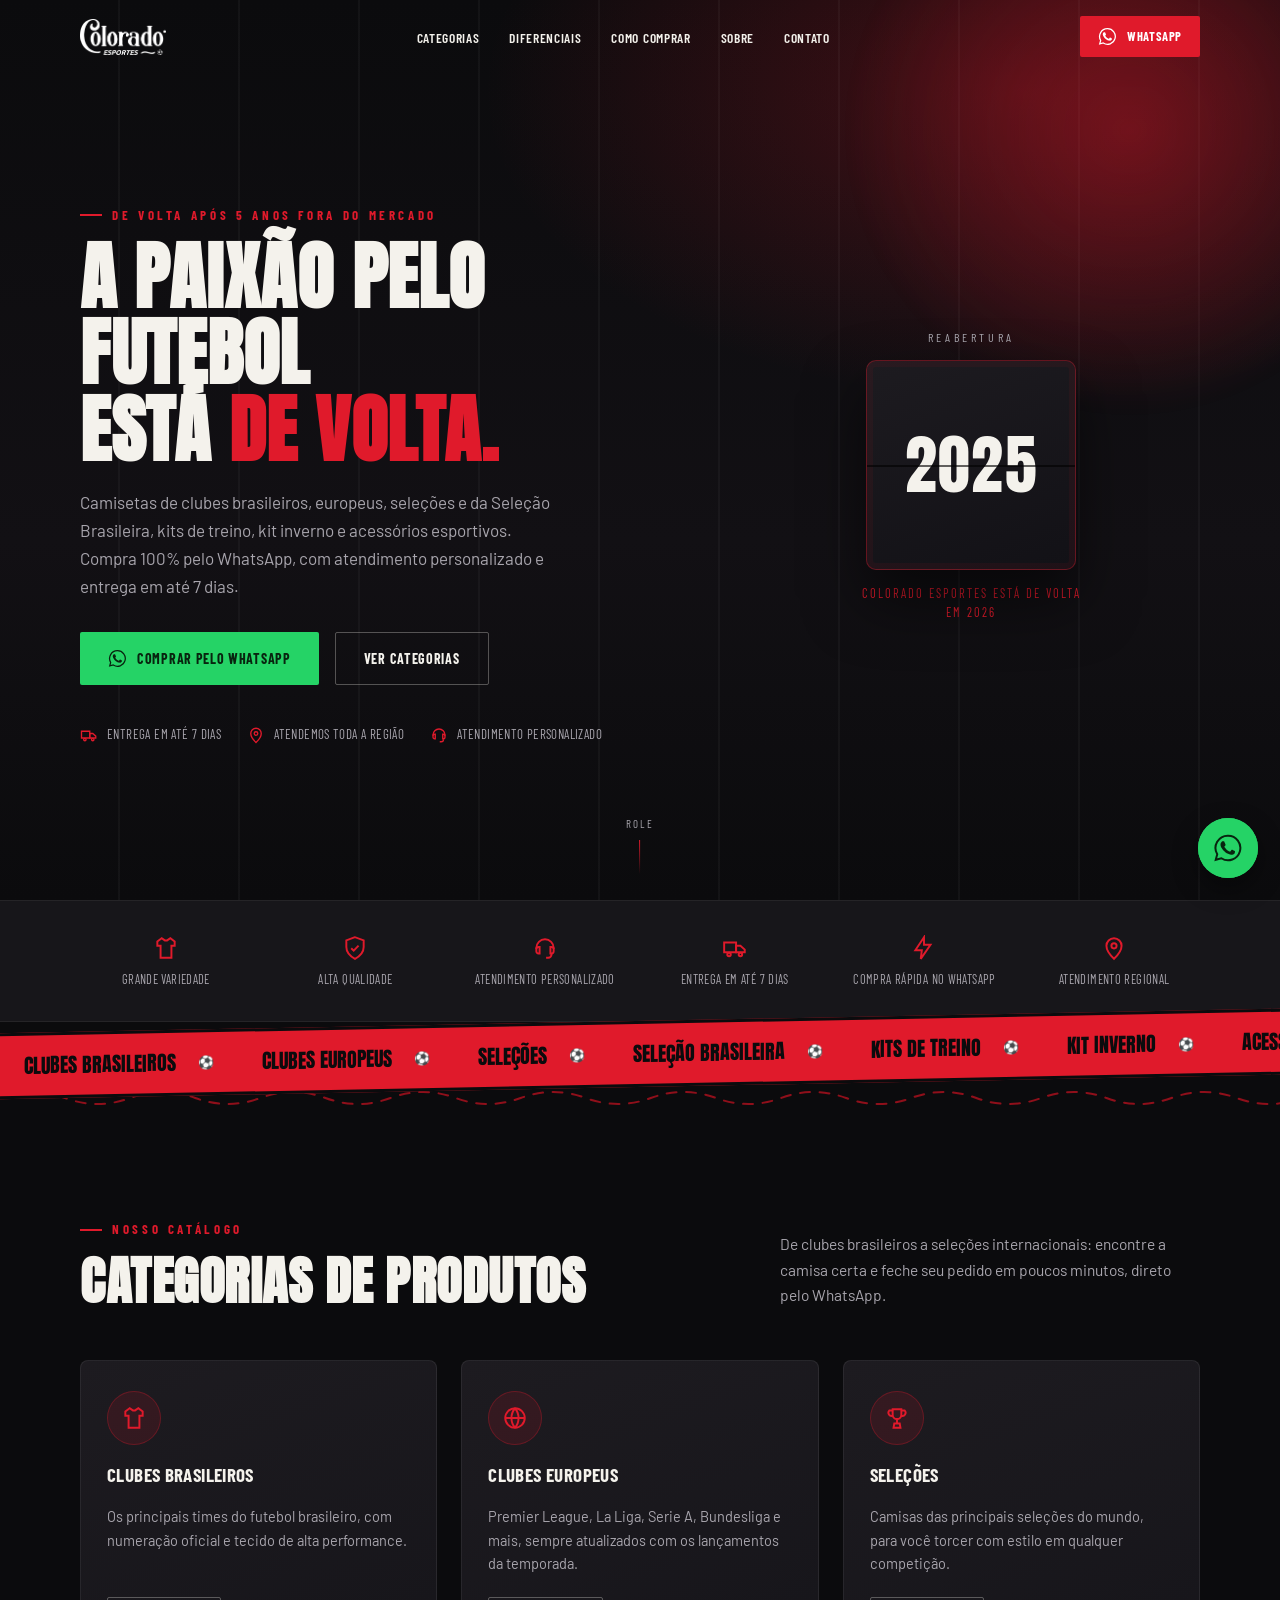
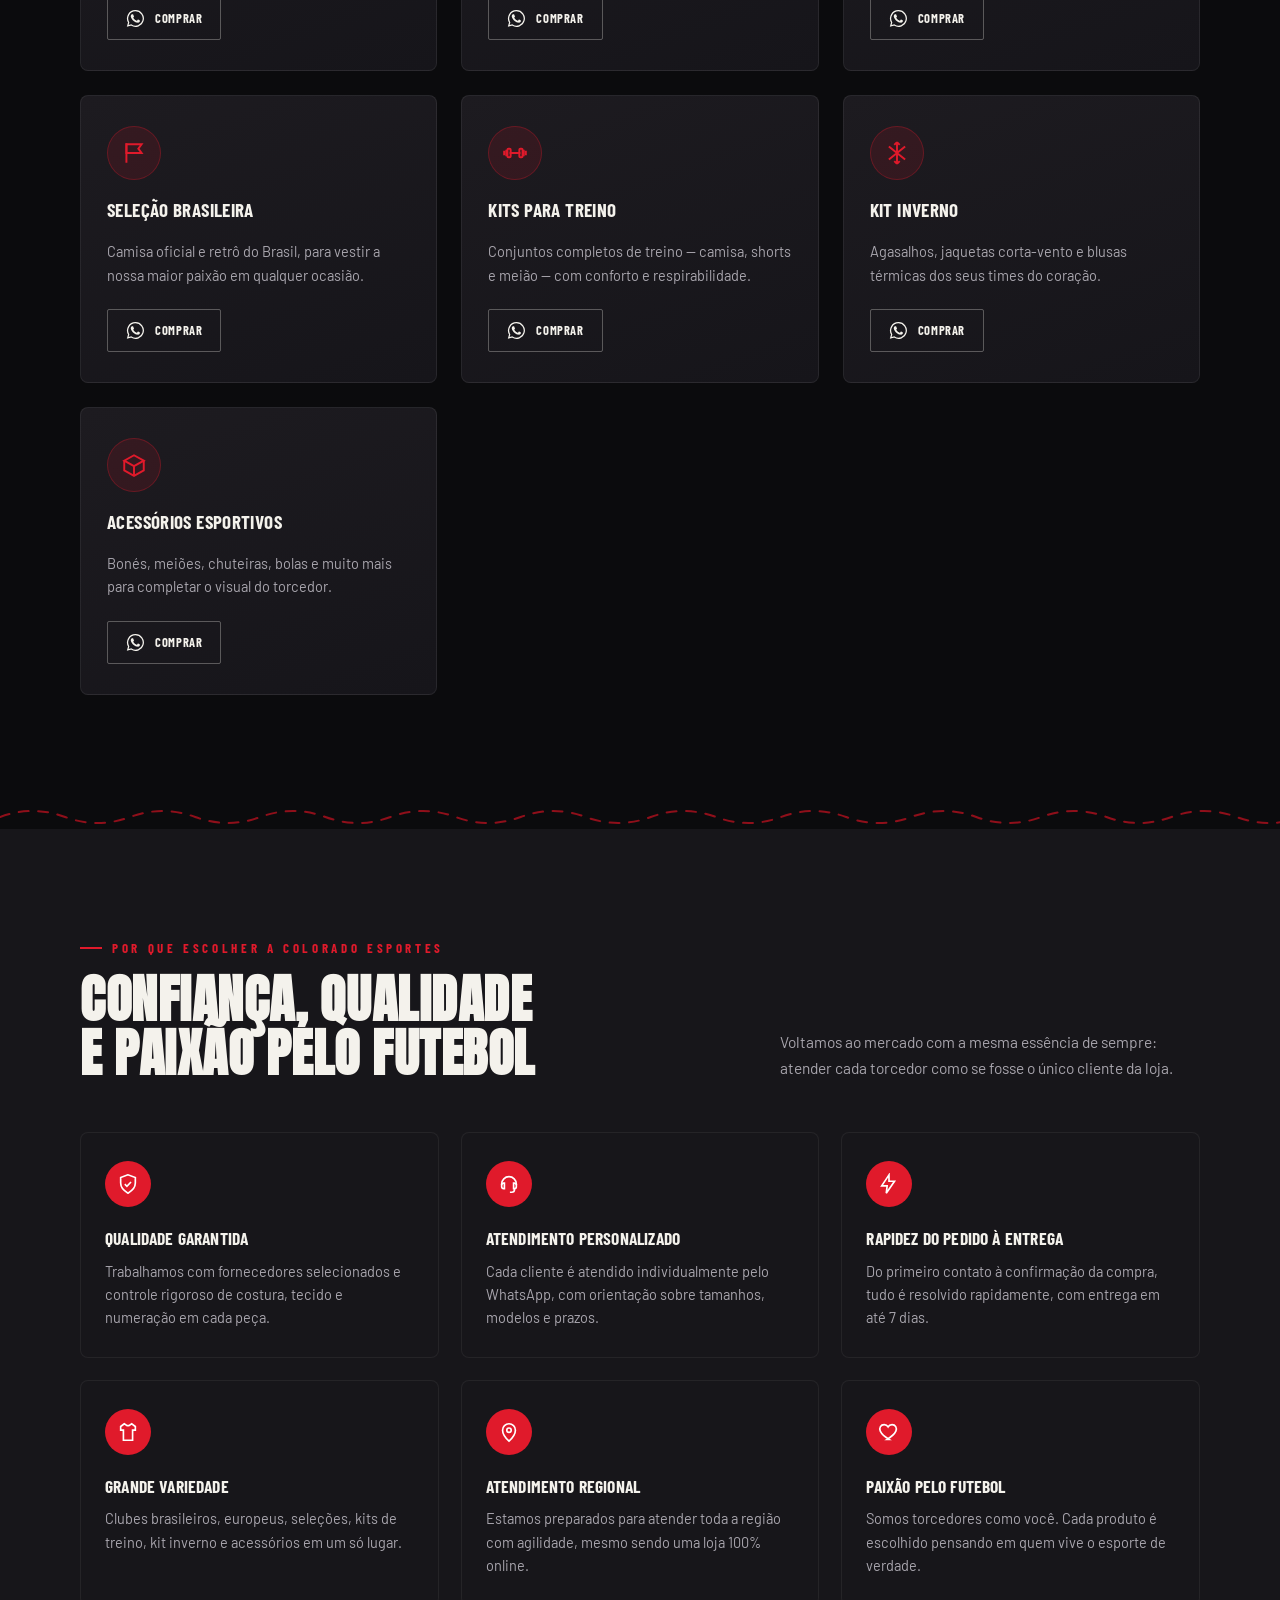
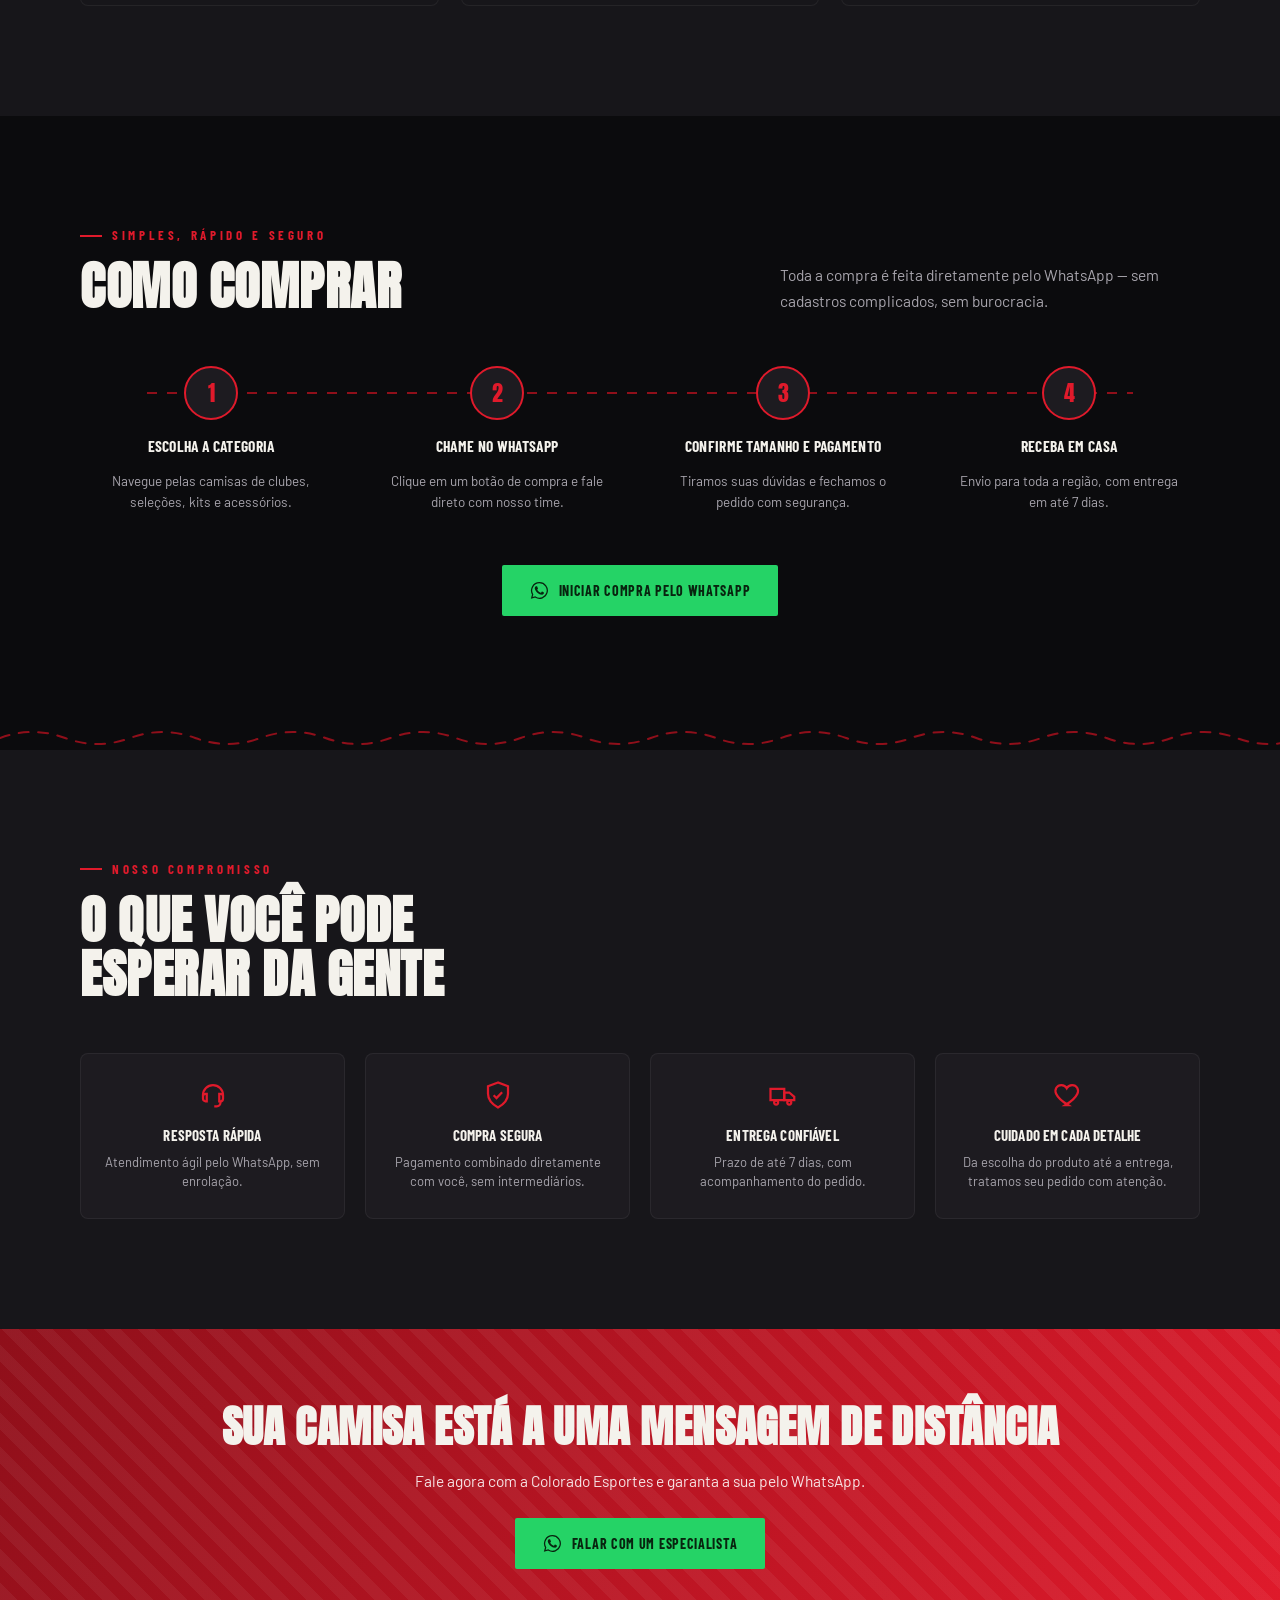
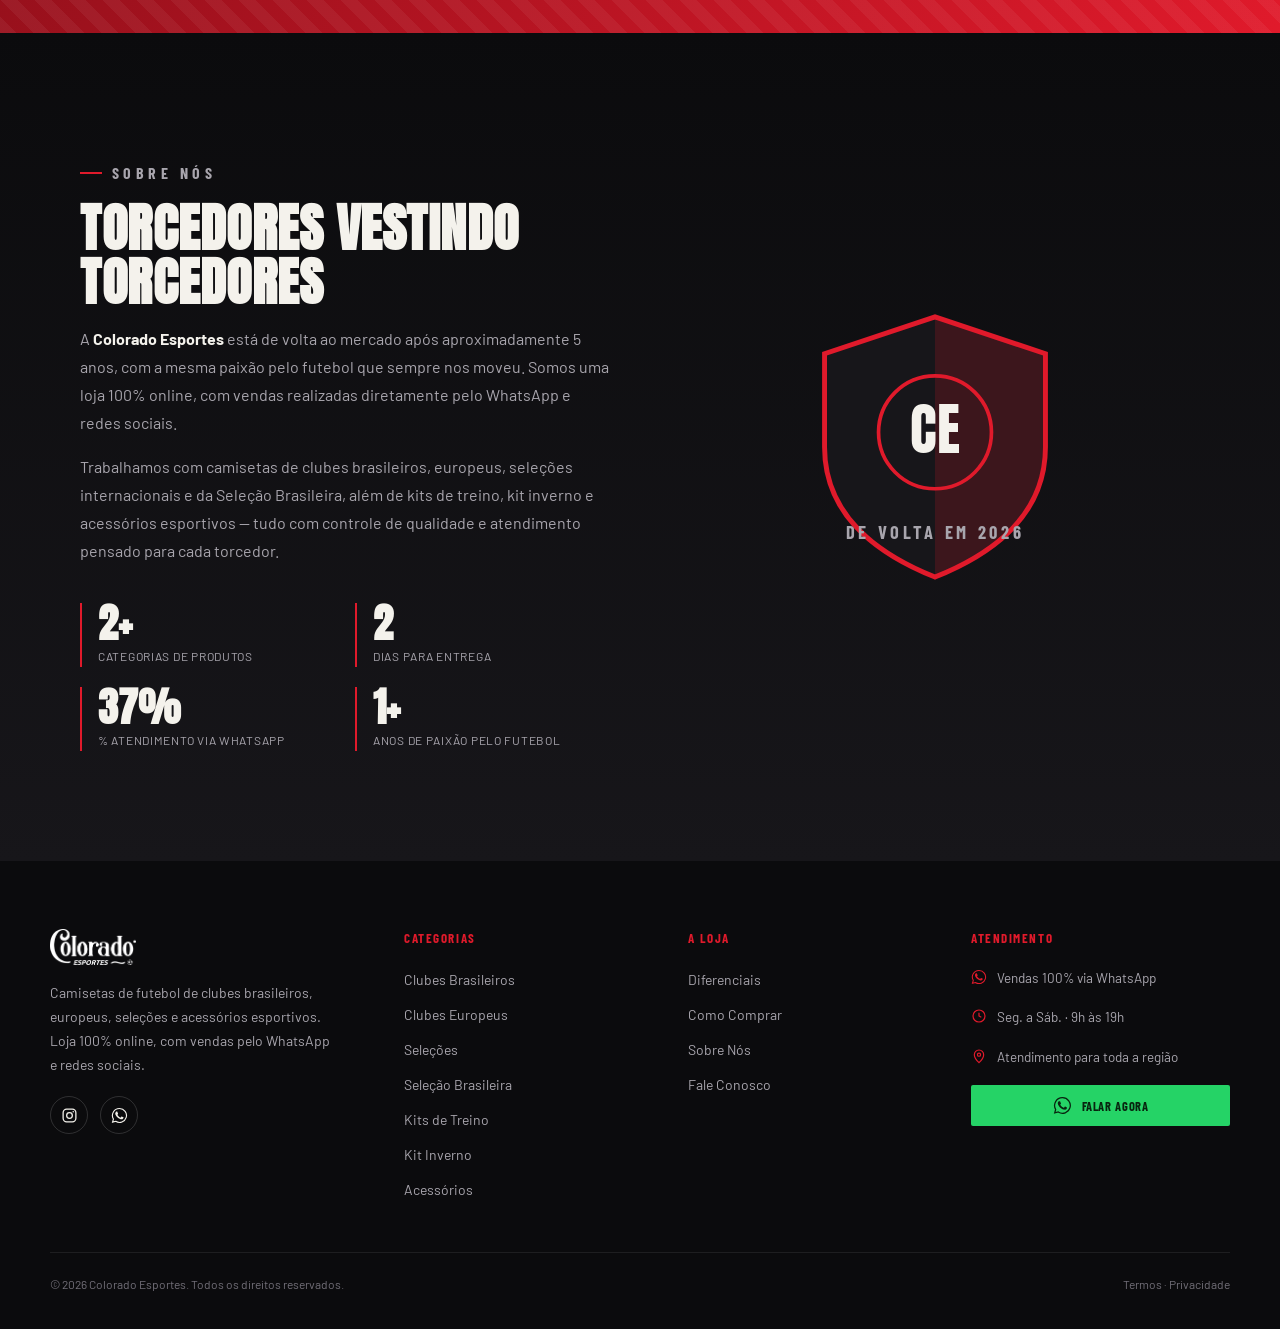
==== commit 2976ea8a: "Add files via upload" ====
--- a/index.html
+++ b/index.html
@@ -32,12 +32,12 @@
   "@type": "SportingGoodsStore",
   "name": "Colorado Esportes",
   "description": "Loja online de camisetas de futebol de clubes brasileiros, europeus, seleções e acessórios esportivos.",
-  "telephone": "+55-15-99699-0733",
+  "telephone": "+55-11-99999-9999",
   "priceRange": "$$",
   "areaServed": "BR",
   "sameAs": [
     "https://www.instagram.com/coloradoesportes",
-    "https://wa.me/15996990733"
+    "https://wa.me/5511999999999"
   ]
 }
 </script>
@@ -98,7 +98,7 @@
   .icon{width:22px;height:22px;stroke:currentColor;fill:none;stroke-width:1.8;flex-shrink:0;}
   .icon-fill{fill:currentColor;stroke:none;}
 
-  .wrap{max-width:1180px;margin:0 auto;padding:0 24px;}
+  .wrap{max-width:1180px;margin:0 auto;padding:0 30px;}
   .visually-hidden{position:absolute;width:1px;height:1px;overflow:hidden;clip:rect(0,0,0,0);white-space:nowrap;}
 
   /* ---------- reveal on scroll ---------- */
@@ -165,7 +165,7 @@
     background:rgba(11,11,13,.94);backdrop-filter:blur(10px);padding:11px 0;
     box-shadow:0 1px 0 rgba(224,26,43,.25);
   }
-  nav{display:flex;align-items:center;justify-content:space-between;gap:20px;}
+  header nav{display:flex;align-items:center;justify-content:space-between;gap:20px;}
   .logo{display:flex;align-items:center;}
   .logo-img{height:36px;width:auto;filter:brightness(0) invert(1);transition:transform .25s ease;}
   .logo:hover .logo-img{transform:translateY(-1px);}
@@ -403,6 +403,7 @@
     .footer-grid{grid-template-columns:1fr 1fr;}
   }
   @media (max-width:680px){
+    .wrap{padding:0 28px;}
     .nav-links{display:none;}
     .nav-links.open{
       display:flex;position:absolute;top:60px;left:0;right:0;background:var(--black-soft);
@@ -465,7 +466,7 @@
       <li><a href="#contato">Contato</a></li>
     </ul>
     <div class="nav-right">
-      <a href="https://wa.me/15996990733?text=Ol%C3%A1%2C%20vim%20pelo%20site%20da%20Colorado%20Esportes%21" class="btn btn-solid btn-sm" target="_blank" rel="noopener">
+      <a href="https://wa.me/5511999999999?text=Ol%C3%A1%2C%20vim%20pelo%20site%20da%20Colorado%20Esportes%21" class="btn btn-solid btn-sm" target="_blank" rel="noopener">
         <svg class="icon" aria-hidden="true"><use href="#ico-whatsapp"></use></svg>
         WhatsApp
       </a>
@@ -487,7 +488,7 @@
         <h1>A PAIXÃO PELO FUTEBOL<br>ESTÁ <span class="hl">DE VOLTA.</span></h1>
         <p class="lead">Camisetas de clubes brasileiros, europeus, seleções e da Seleção Brasileira, kits de treino, kit inverno e acessórios esportivos. Compra 100% pelo WhatsApp, com atendimento personalizado e entrega em até 7 dias.</p>
         <div class="hero-actions">
-          <a href="https://wa.me/15996990733?text=Ol%C3%A1%2C%20quero%20ver%20as%20camisetas%20dispon%C3%ADveis%21" class="btn btn-whatsapp" target="_blank" rel="noopener">
+          <a href="https://wa.me/5511999999999?text=Ol%C3%A1%2C%20quero%20ver%20as%20camisetas%20dispon%C3%ADveis%21" class="btn btn-whatsapp" target="_blank" rel="noopener">
             <svg class="icon" aria-hidden="true"><use href="#ico-whatsapp"></use></svg>
             Comprar pelo WhatsApp
           </a>
@@ -549,7 +550,7 @@
           <div class="cat-icon"><svg class="icon" aria-hidden="true"><use href="#ico-shirt"></use></svg></div>
           <h3>Clubes Brasileiros</h3>
           <p>Os principais times do futebol brasileiro, com numeração oficial e tecido de alta performance.</p>
-          <a href="https://wa.me/15996990733?text=Ol%C3%A1%2C%20quero%20ver%20camisas%20de%20clubes%20brasileiros" class="btn btn-outline btn-sm" target="_blank" rel="noopener">
+          <a href="https://wa.me/5511999999999?text=Ol%C3%A1%2C%20quero%20ver%20camisas%20de%20clubes%20brasileiros" class="btn btn-outline btn-sm" target="_blank" rel="noopener">
             <svg class="icon" aria-hidden="true"><use href="#ico-whatsapp"></use></svg>Comprar
           </a>
         </article>
@@ -558,7 +559,7 @@
           <div class="cat-icon"><svg class="icon" aria-hidden="true"><use href="#ico-globe"></use></svg></div>
           <h3>Clubes Europeus</h3>
           <p>Premier League, La Liga, Serie A, Bundesliga e mais, sempre atualizados com os lançamentos da temporada.</p>
-          <a href="https://wa.me/15996990733?text=Ol%C3%A1%2C%20quero%20ver%20camisas%20de%20clubes%20europeus" class="btn btn-outline btn-sm" target="_blank" rel="noopener">
+          <a href="https://wa.me/5511999999999?text=Ol%C3%A1%2C%20quero%20ver%20camisas%20de%20clubes%20europeus" class="btn btn-outline btn-sm" target="_blank" rel="noopener">
             <svg class="icon" aria-hidden="true"><use href="#ico-whatsapp"></use></svg>Comprar
           </a>
         </article>
@@ -567,7 +568,7 @@
           <div class="cat-icon"><svg class="icon" aria-hidden="true"><use href="#ico-trophy"></use></svg></div>
           <h3>Seleções</h3>
           <p>Camisas das principais seleções do mundo, para você torcer com estilo em qualquer competição.</p>
-          <a href="https://wa.me/15996990733?text=Ol%C3%A1%2C%20quero%20ver%20camisas%20de%20sele%C3%A7%C3%B5es" class="btn btn-outline btn-sm" target="_blank" rel="noopener">
+          <a href="https://wa.me/5511999999999?text=Ol%C3%A1%2C%20quero%20ver%20camisas%20de%20sele%C3%A7%C3%B5es" class="btn btn-outline btn-sm" target="_blank" rel="noopener">
             <svg class="icon" aria-hidden="true"><use href="#ico-whatsapp"></use></svg>Comprar
           </a>
         </article>
@@ -576,7 +577,7 @@
           <div class="cat-icon"><svg class="icon" aria-hidden="true"><use href="#ico-flag"></use></svg></div>
           <h3>Seleção Brasileira</h3>
           <p>Camisa oficial e retrô do Brasil, para vestir a nossa maior paixão em qualquer ocasião.</p>
-          <a href="https://wa.me/15996990733?text=Ol%C3%A1%2C%20quero%20ver%20camisas%20da%20Sele%C3%A7%C3%A3o%20Brasileira" class="btn btn-outline btn-sm" target="_blank" rel="noopener">
+          <a href="https://wa.me/5511999999999?text=Ol%C3%A1%2C%20quero%20ver%20camisas%20da%20Sele%C3%A7%C3%A3o%20Brasileira" class="btn btn-outline btn-sm" target="_blank" rel="noopener">
             <svg class="icon" aria-hidden="true"><use href="#ico-whatsapp"></use></svg>Comprar
           </a>
         </article>
@@ -585,7 +586,7 @@
           <div class="cat-icon"><svg class="icon" aria-hidden="true"><use href="#ico-dumbbell"></use></svg></div>
           <h3>Kits para Treino</h3>
           <p>Conjuntos completos de treino — camisa, shorts e meião — com conforto e respirabilidade.</p>
-          <a href="https://wa.me/15996990733?text=Ol%C3%A1%2C%20quero%20ver%20kits%20de%20treino" class="btn btn-outline btn-sm" target="_blank" rel="noopener">
+          <a href="https://wa.me/5511999999999?text=Ol%C3%A1%2C%20quero%20ver%20kits%20de%20treino" class="btn btn-outline btn-sm" target="_blank" rel="noopener">
             <svg class="icon" aria-hidden="true"><use href="#ico-whatsapp"></use></svg>Comprar
           </a>
         </article>
@@ -594,7 +595,7 @@
           <div class="cat-icon"><svg class="icon" aria-hidden="true"><use href="#ico-snow"></use></svg></div>
           <h3>Kit Inverno</h3>
           <p>Agasalhos, jaquetas corta-vento e blusas térmicas dos seus times do coração.</p>
-          <a href="https://wa.me/15996990733?text=Ol%C3%A1%2C%20quero%20ver%20o%20kit%20inverno" class="btn btn-outline btn-sm" target="_blank" rel="noopener">
+          <a href="https://wa.me/5511999999999?text=Ol%C3%A1%2C%20quero%20ver%20o%20kit%20inverno" class="btn btn-outline btn-sm" target="_blank" rel="noopener">
             <svg class="icon" aria-hidden="true"><use href="#ico-whatsapp"></use></svg>Comprar
           </a>
         </article>
@@ -603,7 +604,7 @@
           <div class="cat-icon"><svg class="icon" aria-hidden="true"><use href="#ico-box"></use></svg></div>
           <h3>Acessórios Esportivos</h3>
           <p>Bonés, meiões, chuteiras, bolas e muito mais para completar o visual do torcedor.</p>
-          <a href="https://wa.me/15996990733?text=Ol%C3%A1%2C%20quero%20ver%20os%20acess%C3%B3rios%20esportivos" class="btn btn-outline btn-sm" target="_blank" rel="noopener">
+          <a href="https://wa.me/5511999999999?text=Ol%C3%A1%2C%20quero%20ver%20os%20acess%C3%B3rios%20esportivos" class="btn btn-outline btn-sm" target="_blank" rel="noopener">
             <svg class="icon" aria-hidden="true"><use href="#ico-whatsapp"></use></svg>Comprar
           </a>
         </article>
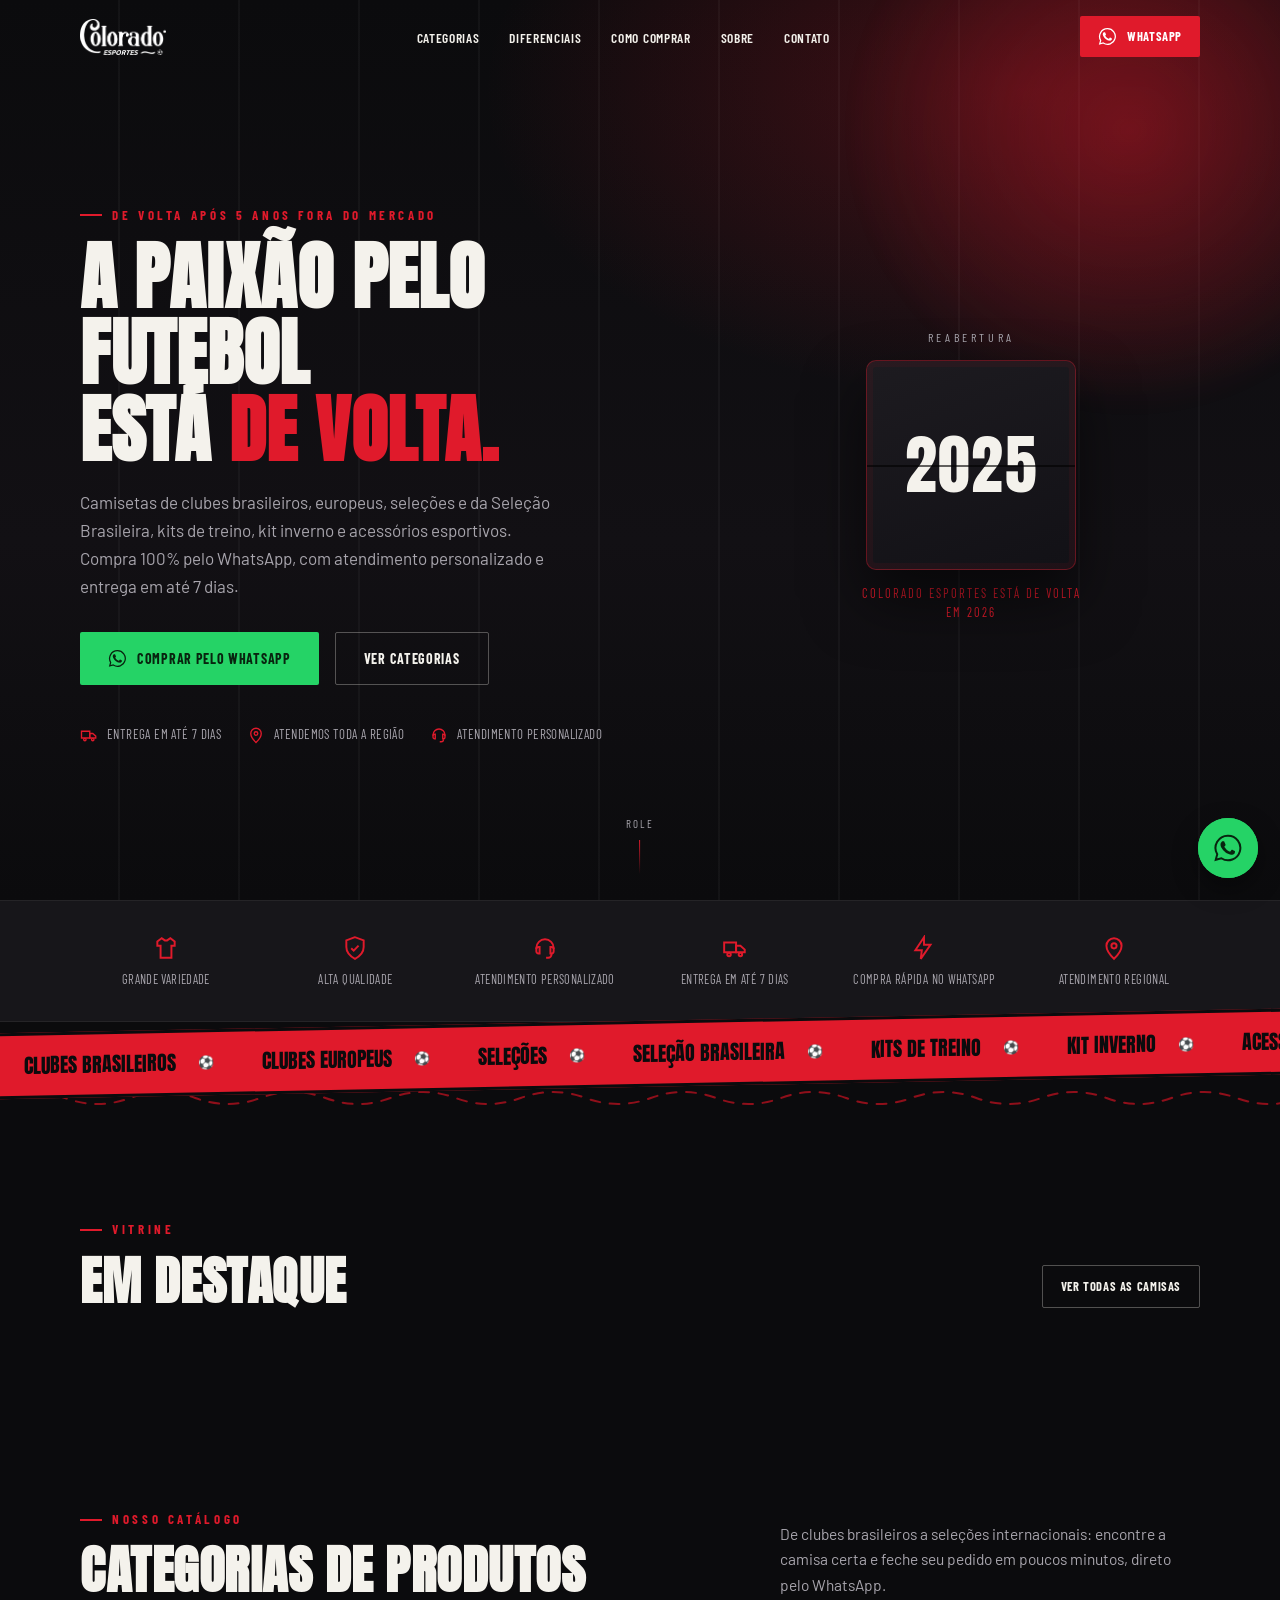
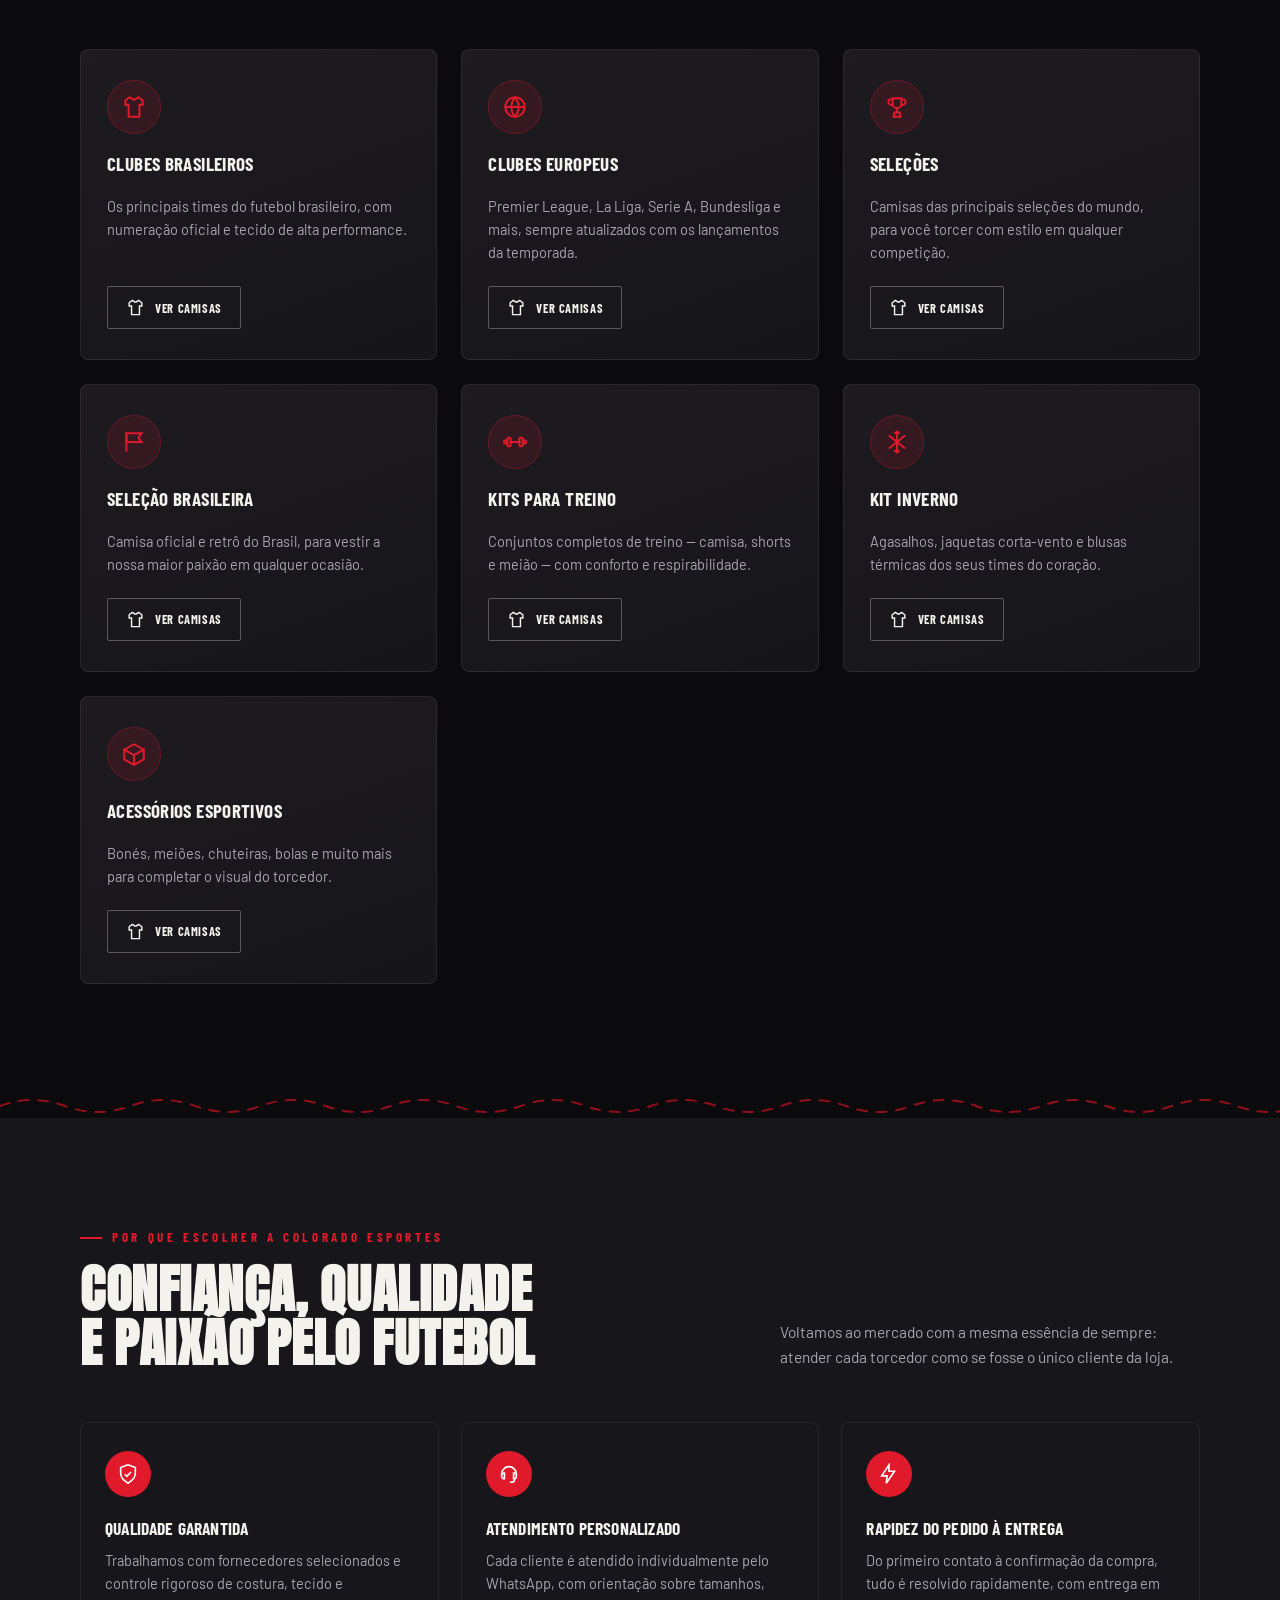
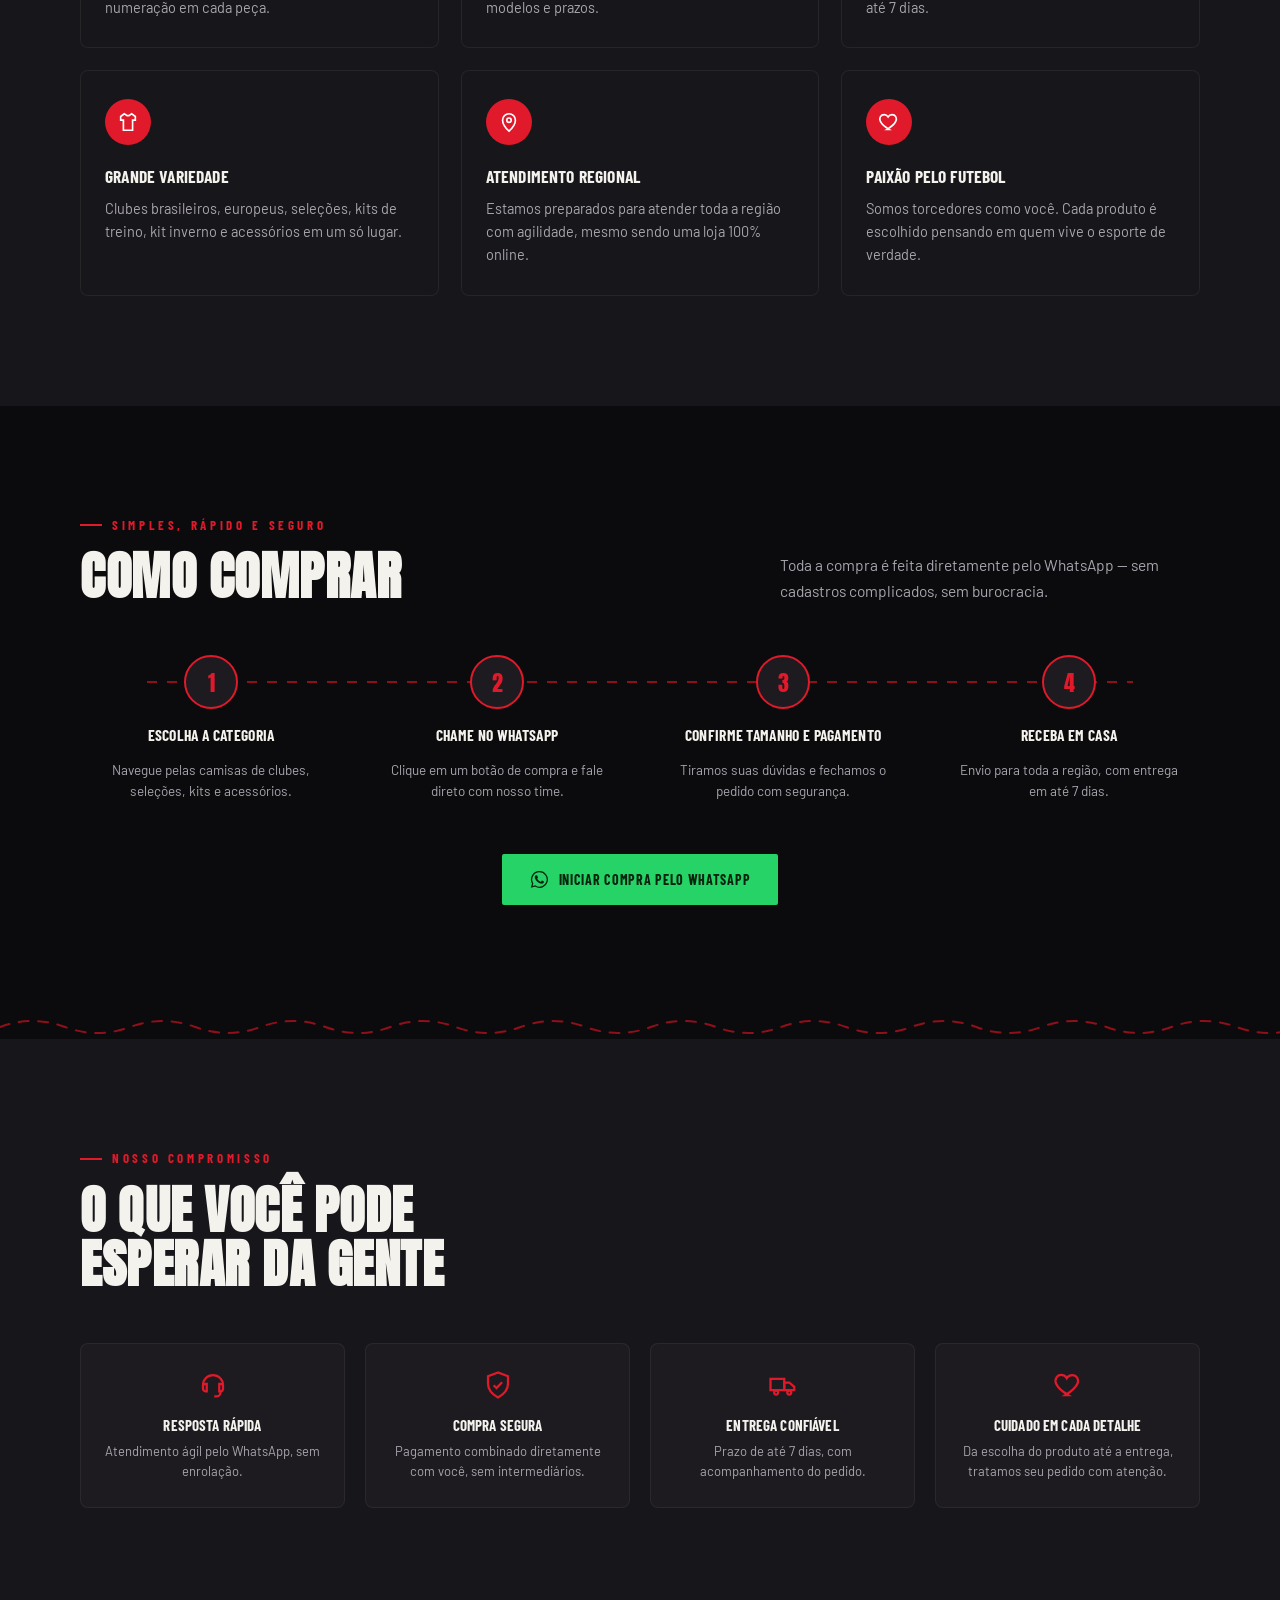
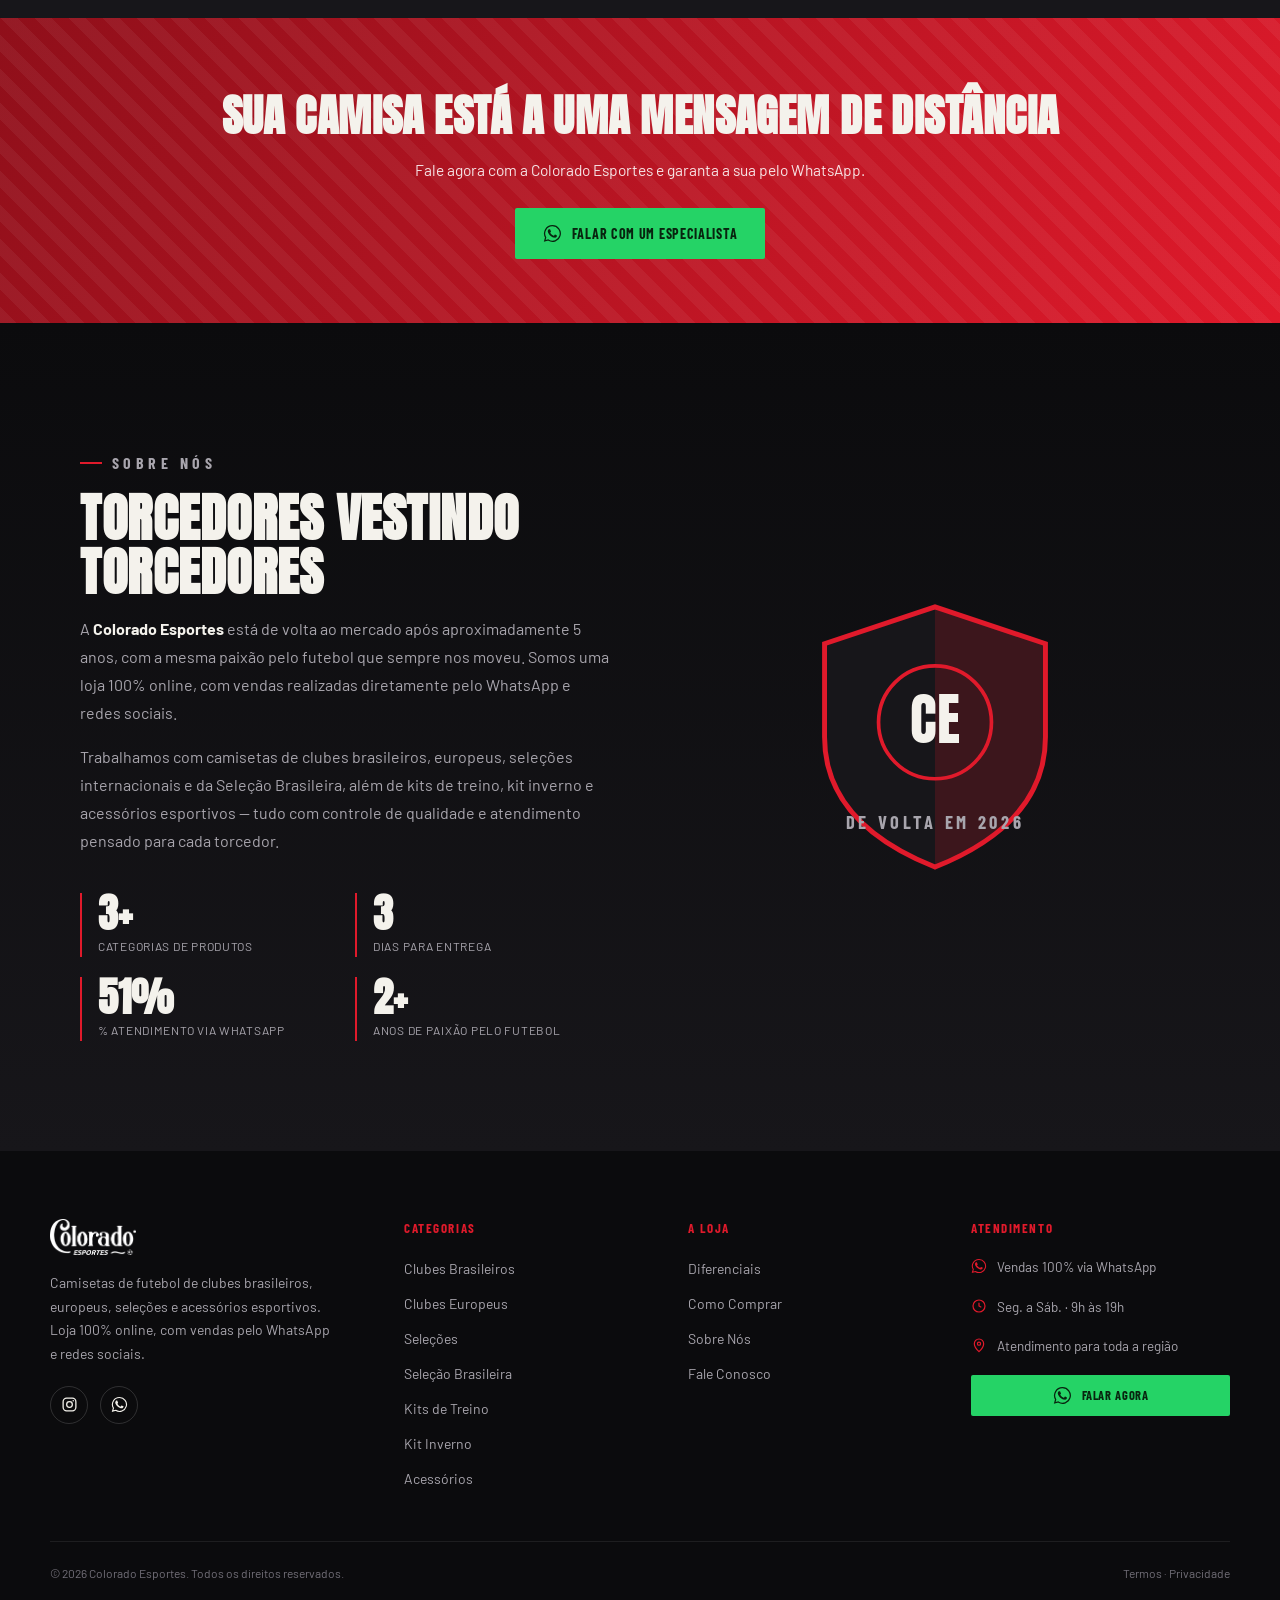
==== commit 3c42ec60: "Add files via upload" ====
--- a/index.html
+++ b/index.html
@@ -25,19 +25,19 @@
 <link href="https://fonts.googleapis.com/css2?family=Anton&family=Barlow:wght@400;500;600;700&family=Barlow+Condensed:wght@500;600;700&display=swap" rel="stylesheet">
 
 <!-- ============ SCHEMA.ORG (SEO) ============ -->
-<!-- Substitua telefone, endereço e redes sociais pelos dados reais da loja -->
+<!-- Telefone e redes sociais da loja -->
 <script type="application/ld+json">
 {
   "@context": "https://schema.org",
   "@type": "SportingGoodsStore",
   "name": "Colorado Esportes",
   "description": "Loja online de camisetas de futebol de clubes brasileiros, europeus, seleções e acessórios esportivos.",
-  "telephone": "+55-11-99999-9999",
+  "telephone": "+55-15-99699-0733",
   "priceRange": "$$",
   "areaServed": "BR",
   "sameAs": [
     "https://www.instagram.com/coloradoesportes",
-    "https://wa.me/5511999999999"
+    "https://wa.me/5515996990733"
   ]
 }
 </script>
@@ -424,8 +424,9 @@
     .wa-fab .icon{width:26px;height:26px;}
   }
 </style>
+<link rel="stylesheet" href="assets/vitrine.css">
 </head>
-<body>
+<body data-page="home">
 
 <a href="#conteudo" class="skip-link">Pular para o conteúdo</a>
 
@@ -466,7 +467,7 @@
       <li><a href="#contato">Contato</a></li>
     </ul>
     <div class="nav-right">
-      <a href="https://wa.me/5511999999999?text=Ol%C3%A1%2C%20vim%20pelo%20site%20da%20Colorado%20Esportes%21" class="btn btn-solid btn-sm" target="_blank" rel="noopener">
+      <a href="https://wa.me/5515996990733?text=Ol%C3%A1%2C%20vim%20pelo%20site%20da%20Colorado%20Esportes%21" class="btn btn-solid btn-sm" target="_blank" rel="noopener">
         <svg class="icon" aria-hidden="true"><use href="#ico-whatsapp"></use></svg>
         WhatsApp
       </a>
@@ -488,7 +489,7 @@
         <h1>A PAIXÃO PELO FUTEBOL<br>ESTÁ <span class="hl">DE VOLTA.</span></h1>
         <p class="lead">Camisetas de clubes brasileiros, europeus, seleções e da Seleção Brasileira, kits de treino, kit inverno e acessórios esportivos. Compra 100% pelo WhatsApp, com atendimento personalizado e entrega em até 7 dias.</p>
         <div class="hero-actions">
-          <a href="https://wa.me/5511999999999?text=Ol%C3%A1%2C%20quero%20ver%20as%20camisetas%20dispon%C3%ADveis%21" class="btn btn-whatsapp" target="_blank" rel="noopener">
+          <a href="https://wa.me/5515996990733?text=Ol%C3%A1%2C%20quero%20ver%20as%20camisetas%20dispon%C3%ADveis%21" class="btn btn-whatsapp" target="_blank" rel="noopener">
             <svg class="icon" aria-hidden="true"><use href="#ico-whatsapp"></use></svg>
             Comprar pelo WhatsApp
           </a>
@@ -533,6 +534,20 @@
 
   <svg class="seam" viewBox="0 0 1180 24" preserveAspectRatio="none" aria-hidden="true"><path d="M0,12 Q 30,0 60,12 T 120,12 T 180,12 T 240,12 T 300,12 T 360,12 T 420,12 T 480,12 T 540,12 T 600,12 T 660,12 T 720,12 T 780,12 T 840,12 T 900,12 T 960,12 T 1020,12 T 1080,12 T 1140,12 T 1200,12"/></svg>
 
+  <!-- ============ DESTAQUES (vitrine) ============ -->
+  <section id="destaques" aria-labelledby="destaques-title" style="padding-bottom:40px">
+    <div class="wrap">
+      <div class="section-head reveal">
+        <div>
+          <p class="eyebrow">Vitrine</p>
+          <h2 class="section-title" id="destaques-title">Em destaque</h2>
+        </div>
+        <a href="categoria.html?c=todos" class="btn btn-outline btn-sm">Ver todas as camisas</a>
+      </div>
+      <div class="prod-grid" id="destaquesGrid"></div>
+    </div>
+  </section>
+
   <!-- ============ CATEGORIAS ============ -->
   <section id="categorias" aria-labelledby="categorias-title">
     <div class="wrap">
@@ -550,8 +565,8 @@
           <div class="cat-icon"><svg class="icon" aria-hidden="true"><use href="#ico-shirt"></use></svg></div>
           <h3>Clubes Brasileiros</h3>
           <p>Os principais times do futebol brasileiro, com numeração oficial e tecido de alta performance.</p>
-          <a href="https://wa.me/5511999999999?text=Ol%C3%A1%2C%20quero%20ver%20camisas%20de%20clubes%20brasileiros" class="btn btn-outline btn-sm" target="_blank" rel="noopener">
-            <svg class="icon" aria-hidden="true"><use href="#ico-whatsapp"></use></svg>Comprar
+          <a href="categoria.html?c=clubes-brasileiros" class="btn btn-outline btn-sm">
+            <svg class="icon" aria-hidden="true"><use href="#ico-shirt"></use></svg>Ver camisas
           </a>
         </article>
 
@@ -559,8 +574,8 @@
           <div class="cat-icon"><svg class="icon" aria-hidden="true"><use href="#ico-globe"></use></svg></div>
           <h3>Clubes Europeus</h3>
           <p>Premier League, La Liga, Serie A, Bundesliga e mais, sempre atualizados com os lançamentos da temporada.</p>
-          <a href="https://wa.me/5511999999999?text=Ol%C3%A1%2C%20quero%20ver%20camisas%20de%20clubes%20europeus" class="btn btn-outline btn-sm" target="_blank" rel="noopener">
-            <svg class="icon" aria-hidden="true"><use href="#ico-whatsapp"></use></svg>Comprar
+          <a href="categoria.html?c=clubes-europeus" class="btn btn-outline btn-sm">
+            <svg class="icon" aria-hidden="true"><use href="#ico-shirt"></use></svg>Ver camisas
           </a>
         </article>
 
@@ -568,8 +583,8 @@
           <div class="cat-icon"><svg class="icon" aria-hidden="true"><use href="#ico-trophy"></use></svg></div>
           <h3>Seleções</h3>
           <p>Camisas das principais seleções do mundo, para você torcer com estilo em qualquer competição.</p>
-          <a href="https://wa.me/5511999999999?text=Ol%C3%A1%2C%20quero%20ver%20camisas%20de%20sele%C3%A7%C3%B5es" class="btn btn-outline btn-sm" target="_blank" rel="noopener">
-            <svg class="icon" aria-hidden="true"><use href="#ico-whatsapp"></use></svg>Comprar
+          <a href="categoria.html?c=selecoes" class="btn btn-outline btn-sm">
+            <svg class="icon" aria-hidden="true"><use href="#ico-shirt"></use></svg>Ver camisas
           </a>
         </article>
 
@@ -577,8 +592,8 @@
           <div class="cat-icon"><svg class="icon" aria-hidden="true"><use href="#ico-flag"></use></svg></div>
           <h3>Seleção Brasileira</h3>
           <p>Camisa oficial e retrô do Brasil, para vestir a nossa maior paixão em qualquer ocasião.</p>
-          <a href="https://wa.me/5511999999999?text=Ol%C3%A1%2C%20quero%20ver%20camisas%20da%20Sele%C3%A7%C3%A3o%20Brasileira" class="btn btn-outline btn-sm" target="_blank" rel="noopener">
-            <svg class="icon" aria-hidden="true"><use href="#ico-whatsapp"></use></svg>Comprar
+          <a href="categoria.html?c=selecao-brasileira" class="btn btn-outline btn-sm">
+            <svg class="icon" aria-hidden="true"><use href="#ico-shirt"></use></svg>Ver camisas
           </a>
         </article>
 
@@ -586,8 +601,8 @@
           <div class="cat-icon"><svg class="icon" aria-hidden="true"><use href="#ico-dumbbell"></use></svg></div>
           <h3>Kits para Treino</h3>
           <p>Conjuntos completos de treino — camisa, shorts e meião — com conforto e respirabilidade.</p>
-          <a href="https://wa.me/5511999999999?text=Ol%C3%A1%2C%20quero%20ver%20kits%20de%20treino" class="btn btn-outline btn-sm" target="_blank" rel="noopener">
-            <svg class="icon" aria-hidden="true"><use href="#ico-whatsapp"></use></svg>Comprar
+          <a href="categoria.html?c=kits-treino" class="btn btn-outline btn-sm">
+            <svg class="icon" aria-hidden="true"><use href="#ico-shirt"></use></svg>Ver camisas
           </a>
         </article>
 
@@ -595,8 +610,8 @@
           <div class="cat-icon"><svg class="icon" aria-hidden="true"><use href="#ico-snow"></use></svg></div>
           <h3>Kit Inverno</h3>
           <p>Agasalhos, jaquetas corta-vento e blusas térmicas dos seus times do coração.</p>
-          <a href="https://wa.me/5511999999999?text=Ol%C3%A1%2C%20quero%20ver%20o%20kit%20inverno" class="btn btn-outline btn-sm" target="_blank" rel="noopener">
-            <svg class="icon" aria-hidden="true"><use href="#ico-whatsapp"></use></svg>Comprar
+          <a href="categoria.html?c=kit-inverno" class="btn btn-outline btn-sm">
+            <svg class="icon" aria-hidden="true"><use href="#ico-shirt"></use></svg>Ver camisas
           </a>
         </article>
 
@@ -604,8 +619,8 @@
           <div class="cat-icon"><svg class="icon" aria-hidden="true"><use href="#ico-box"></use></svg></div>
           <h3>Acessórios Esportivos</h3>
           <p>Bonés, meiões, chuteiras, bolas e muito mais para completar o visual do torcedor.</p>
-          <a href="https://wa.me/5511999999999?text=Ol%C3%A1%2C%20quero%20ver%20os%20acess%C3%B3rios%20esportivos" class="btn btn-outline btn-sm" target="_blank" rel="noopener">
-            <svg class="icon" aria-hidden="true"><use href="#ico-whatsapp"></use></svg>Comprar
+          <a href="categoria.html?c=acessorios" class="btn btn-outline btn-sm">
+            <svg class="icon" aria-hidden="true"><use href="#ico-shirt"></use></svg>Ver camisas
           </a>
         </article>
 
@@ -698,7 +713,7 @@
       </div>
 
       <div class="products-more reveal" style="text-align:center;margin-top:52px;">
-        <a href="https://wa.me/5511999999999?text=Ol%C3%A1%2C%20quero%20iniciar%20minha%20compra%21" class="btn btn-whatsapp" target="_blank" rel="noopener">
+        <a href="https://wa.me/5515996990733?text=Ol%C3%A1%2C%20quero%20iniciar%20minha%20compra%21" class="btn btn-whatsapp" target="_blank" rel="noopener">
           <svg class="icon" aria-hidden="true"><use href="#ico-whatsapp"></use></svg>
           Iniciar Compra pelo WhatsApp
         </a>
@@ -747,7 +762,7 @@
     <div class="wrap reveal">
       <h2 id="cta-title">Sua camisa está a uma mensagem de distância</h2>
       <p>Fale agora com a Colorado Esportes e garanta a sua pelo WhatsApp.</p>
-      <a href="https://wa.me/5511999999999?text=Ol%C3%A1%2C%20quero%20falar%20com%20um%20especialista%20da%20Colorado%20Esportes%21" class="btn btn-whatsapp" target="_blank" rel="noopener">
+      <a href="https://wa.me/5515996990733?text=Ol%C3%A1%2C%20quero%20falar%20com%20um%20especialista%20da%20Colorado%20Esportes%21" class="btn btn-whatsapp" target="_blank" rel="noopener">
         <svg class="icon" aria-hidden="true"><use href="#ico-whatsapp"></use></svg>
         Falar com um Especialista
       </a>
@@ -793,20 +808,20 @@
       <p>Camisetas de futebol de clubes brasileiros, europeus, seleções e acessórios esportivos. Loja 100% online, com vendas pelo WhatsApp e redes sociais.</p>
       <div class="socials">
         <a href="https://www.instagram.com/coloradoesportes" target="_blank" rel="noopener" aria-label="Instagram da Colorado Esportes"><svg class="icon" aria-hidden="true"><use href="#ico-instagram"></use></svg></a>
-        <a href="https://wa.me/5511999999999" target="_blank" rel="noopener" aria-label="WhatsApp da Colorado Esportes"><svg class="icon" aria-hidden="true"><use href="#ico-whatsapp"></use></svg></a>
+        <a href="https://wa.me/5515996990733" target="_blank" rel="noopener" aria-label="WhatsApp da Colorado Esportes"><svg class="icon" aria-hidden="true"><use href="#ico-whatsapp"></use></svg></a>
       </div>
     </div>
 
     <nav class="footer-col" aria-label="Categorias">
       <h4>Categorias</h4>
       <ul>
-        <li><a href="#clubes-brasileiros">Clubes Brasileiros</a></li>
-        <li><a href="#clubes-europeus">Clubes Europeus</a></li>
-        <li><a href="#selecoes">Seleções</a></li>
-        <li><a href="#selecao-brasileira">Seleção Brasileira</a></li>
-        <li><a href="#kits-treino">Kits de Treino</a></li>
-        <li><a href="#kit-inverno">Kit Inverno</a></li>
-        <li><a href="#acessorios">Acessórios</a></li>
+        <li><a href="categoria.html?c=clubes-brasileiros">Clubes Brasileiros</a></li>
+        <li><a href="categoria.html?c=clubes-europeus">Clubes Europeus</a></li>
+        <li><a href="categoria.html?c=selecoes">Seleções</a></li>
+        <li><a href="categoria.html?c=selecao-brasileira">Seleção Brasileira</a></li>
+        <li><a href="categoria.html?c=kits-treino">Kits de Treino</a></li>
+        <li><a href="categoria.html?c=kit-inverno">Kit Inverno</a></li>
+        <li><a href="categoria.html?c=acessorios">Acessórios</a></li>
       </ul>
     </nav>
 
@@ -816,7 +831,7 @@
         <li><a href="#diferenciais">Diferenciais</a></li>
         <li><a href="#como-comprar">Como Comprar</a></li>
         <li><a href="#sobre">Sobre Nós</a></li>
-        <li><a href="https://wa.me/5511999999999" target="_blank" rel="noopener">Fale Conosco</a></li>
+        <li><a href="https://wa.me/5515996990733" target="_blank" rel="noopener">Fale Conosco</a></li>
       </ul>
     </nav>
 
@@ -825,7 +840,7 @@
       <p><svg class="icon" aria-hidden="true"><use href="#ico-whatsapp"></use></svg>Vendas 100% via WhatsApp</p>
       <p><svg class="icon" aria-hidden="true"><use href="#ico-clock"></use></svg>Seg. a Sáb. · 9h às 19h</p>
       <p><svg class="icon" aria-hidden="true"><use href="#ico-pin"></use></svg>Atendimento para toda a região</p>
-      <a href="https://wa.me/5511999999999?text=Ol%C3%A1%2C%20vim%20pelo%20site%20da%20Colorado%20Esportes%21" class="btn btn-whatsapp btn-sm btn-block" target="_blank" rel="noopener">
+      <a href="https://wa.me/5515996990733?text=Ol%C3%A1%2C%20vim%20pelo%20site%20da%20Colorado%20Esportes%21" class="btn btn-whatsapp btn-sm btn-block" target="_blank" rel="noopener">
         <svg class="icon" aria-hidden="true"><use href="#ico-whatsapp"></use></svg>Falar Agora
       </a>
     </div>
@@ -837,10 +852,12 @@
 </footer>
 
 <!-- ============ BOTÃO FLUTUANTE DE WHATSAPP ============ -->
-<a class="wa-fab" href="https://wa.me/5511999999999?text=Ol%C3%A1%2C%20vim%20pelo%20site%20da%20Colorado%20Esportes%21" target="_blank" rel="noopener" aria-label="Fale com a Colorado Esportes pelo WhatsApp">
+<a class="wa-fab" href="https://wa.me/5515996990733?text=Ol%C3%A1%2C%20vim%20pelo%20site%20da%20Colorado%20Esportes%21" target="_blank" rel="noopener" aria-label="Fale com a Colorado Esportes pelo WhatsApp">
   <svg class="icon" aria-hidden="true"><use href="#ico-whatsapp"></use></svg>
 </a>
 
+<script src="assets/produtos.js"></script>
+<script src="assets/loja.js"></script>
 <script>
 (function () {
   'use strict';
